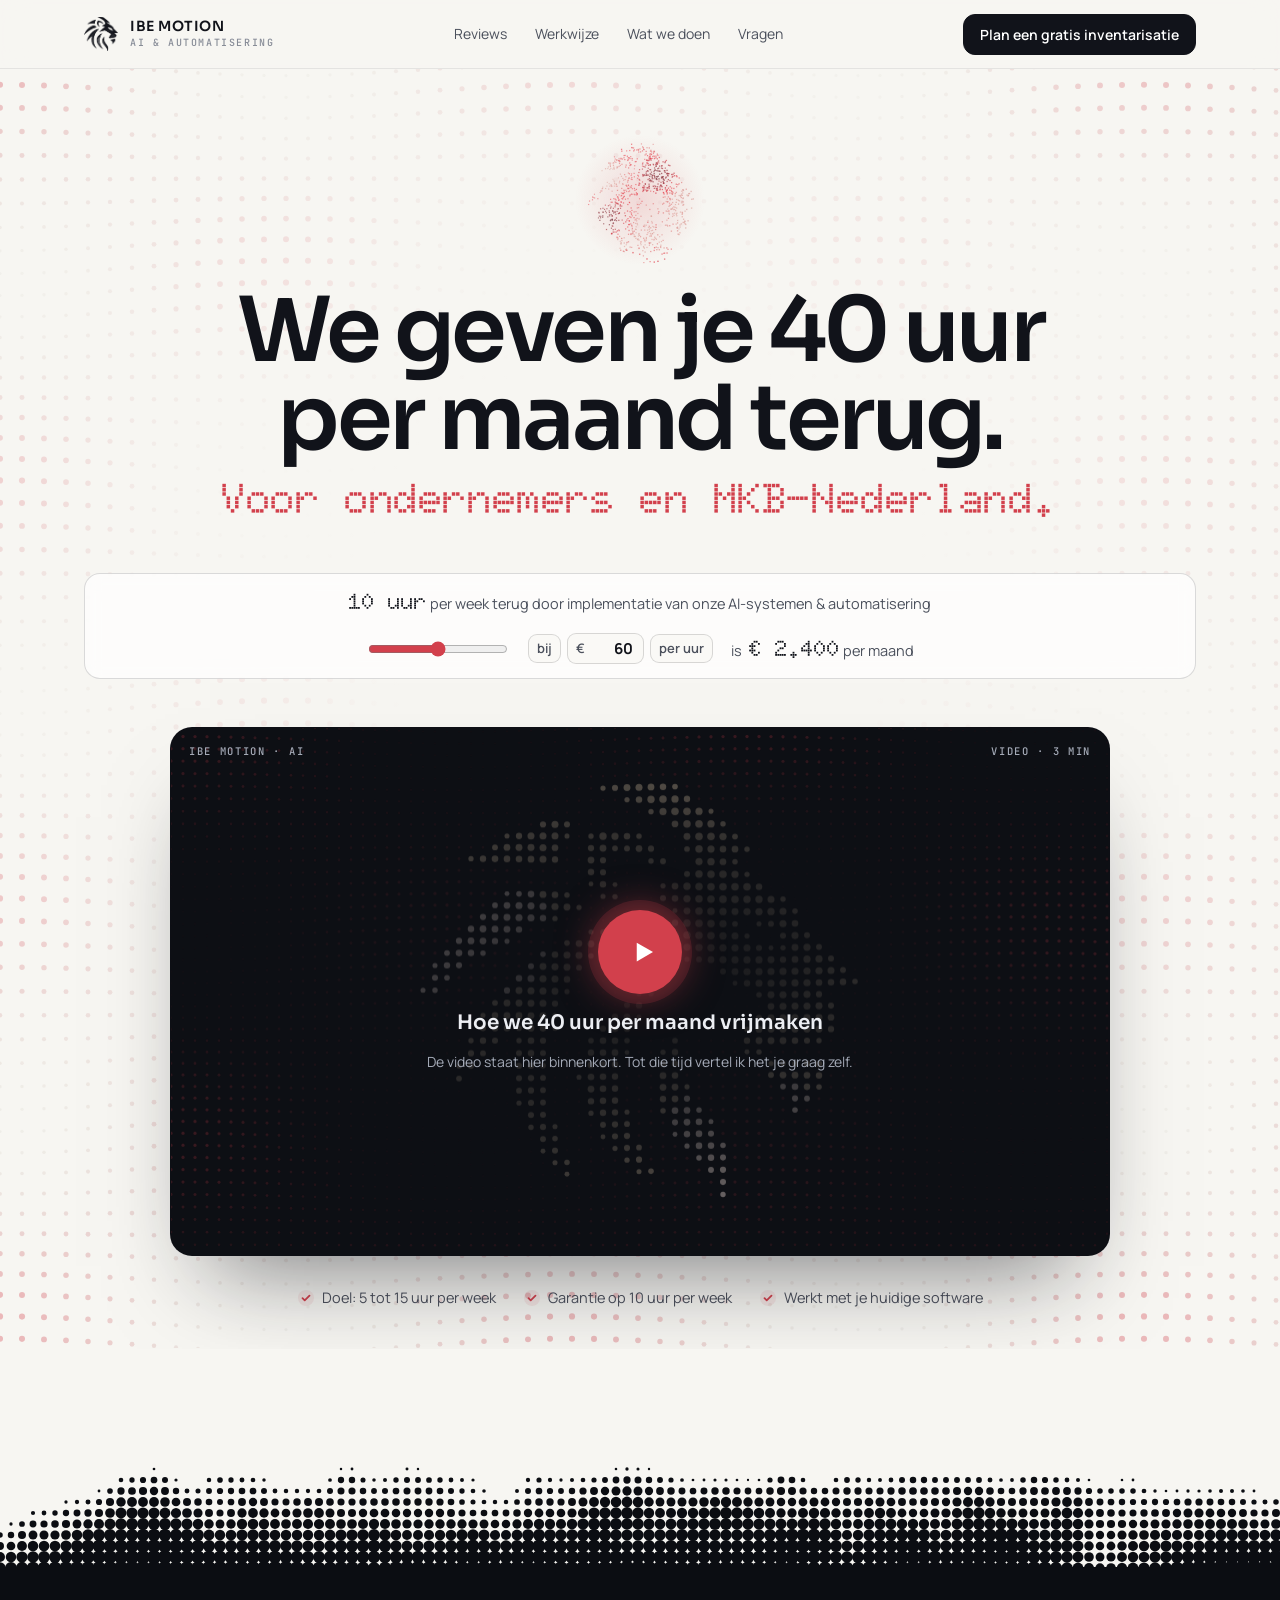
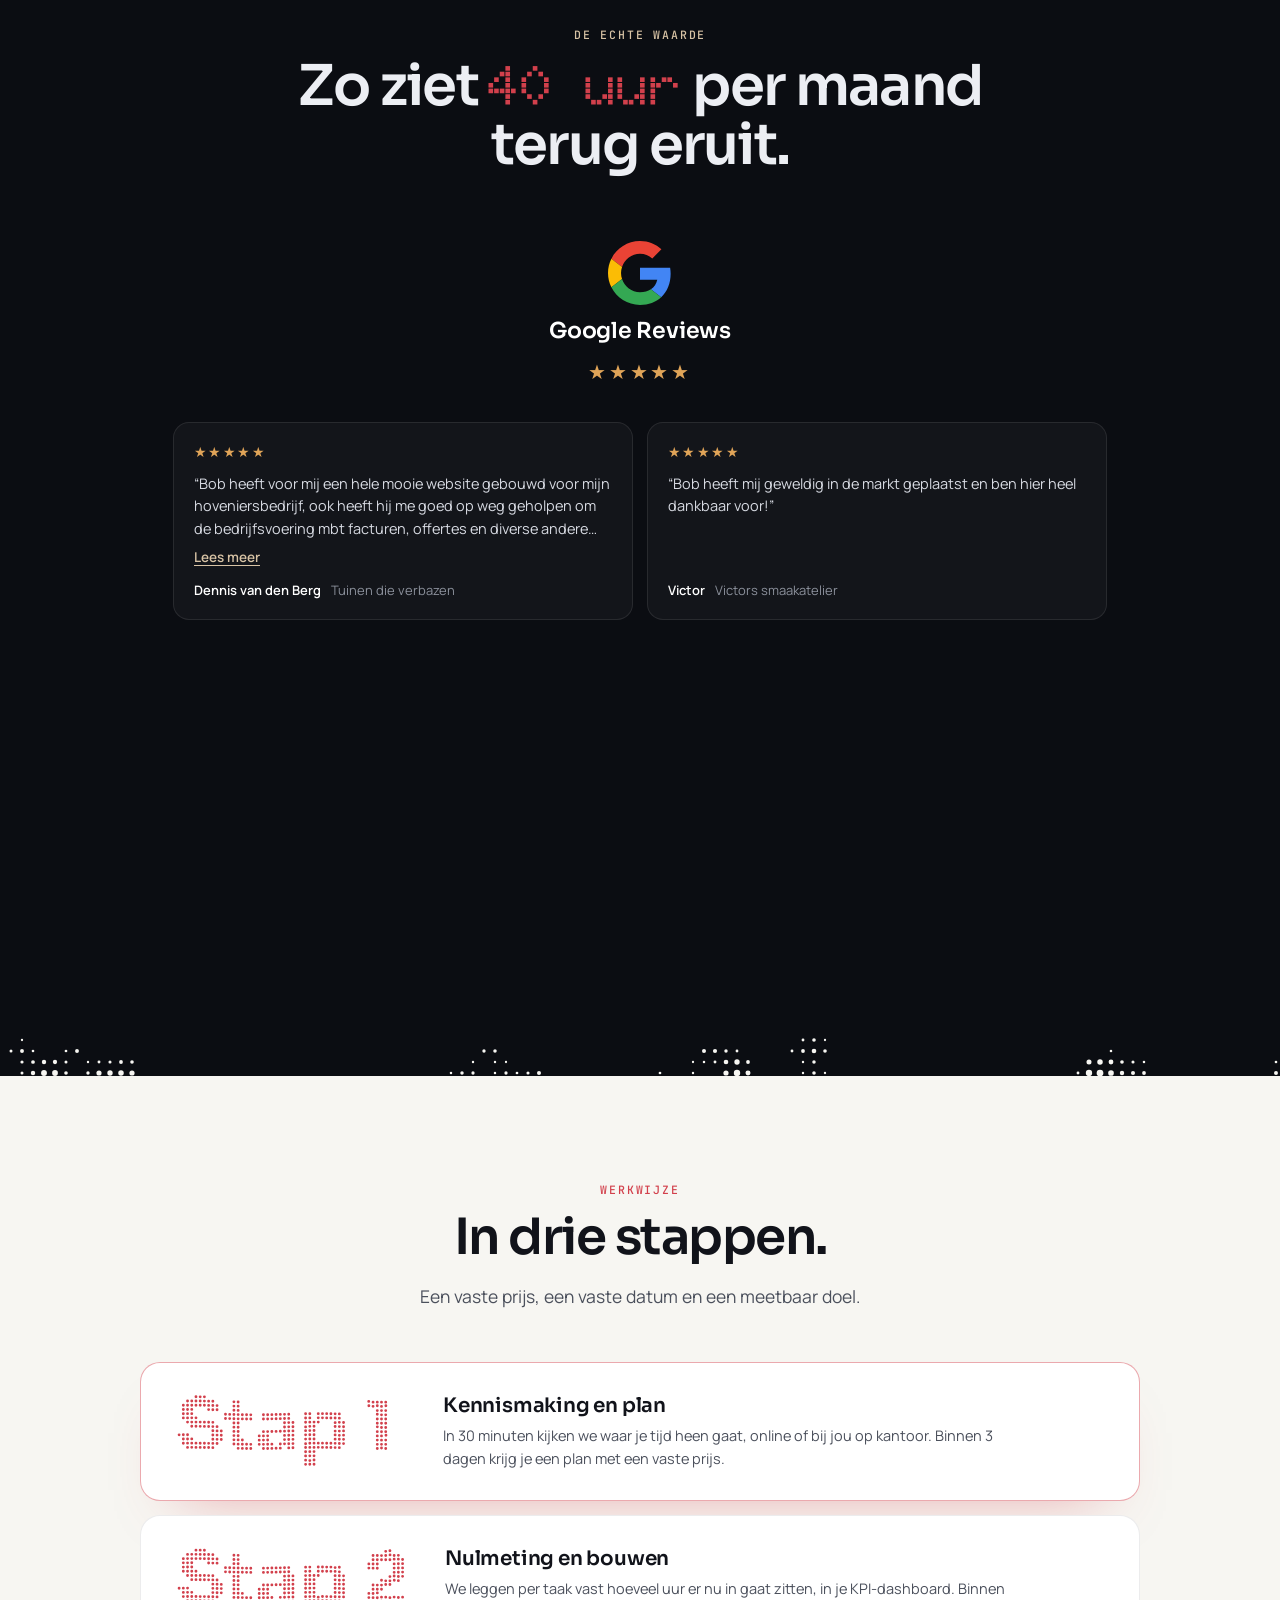
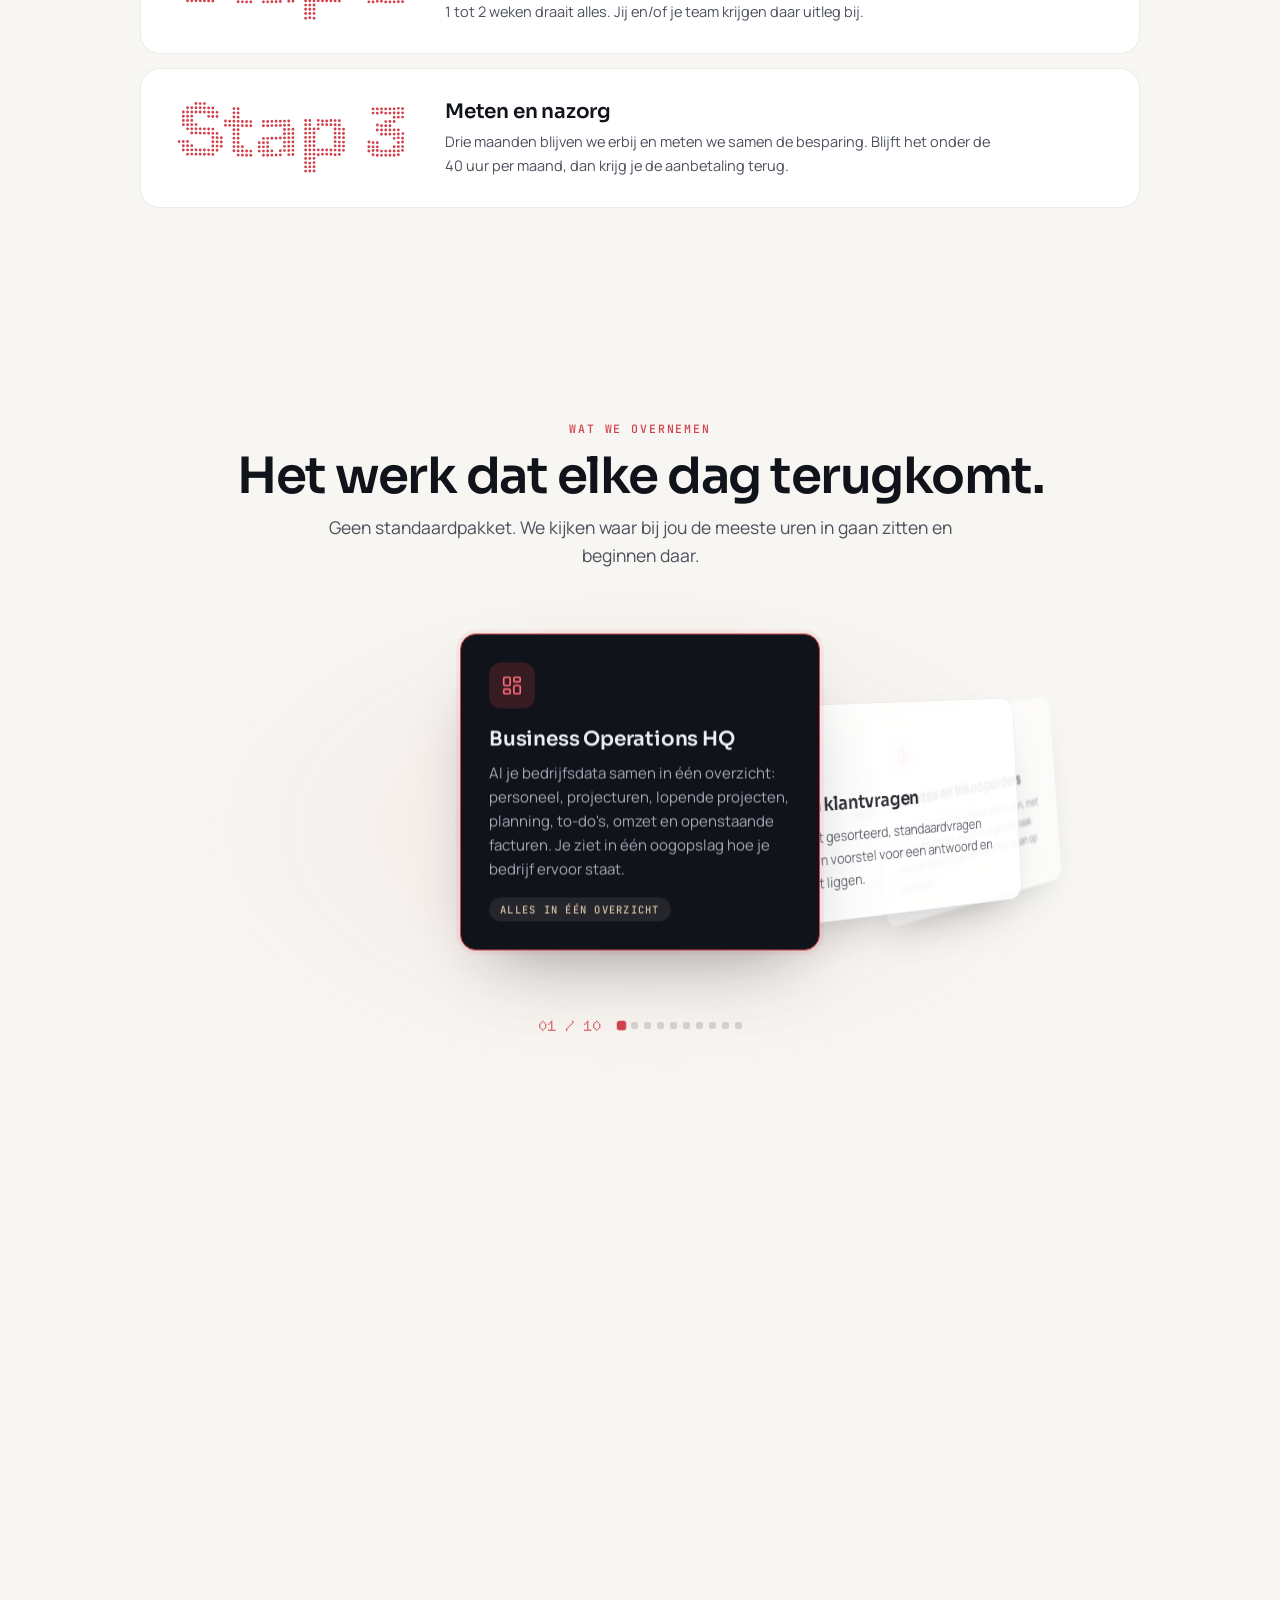
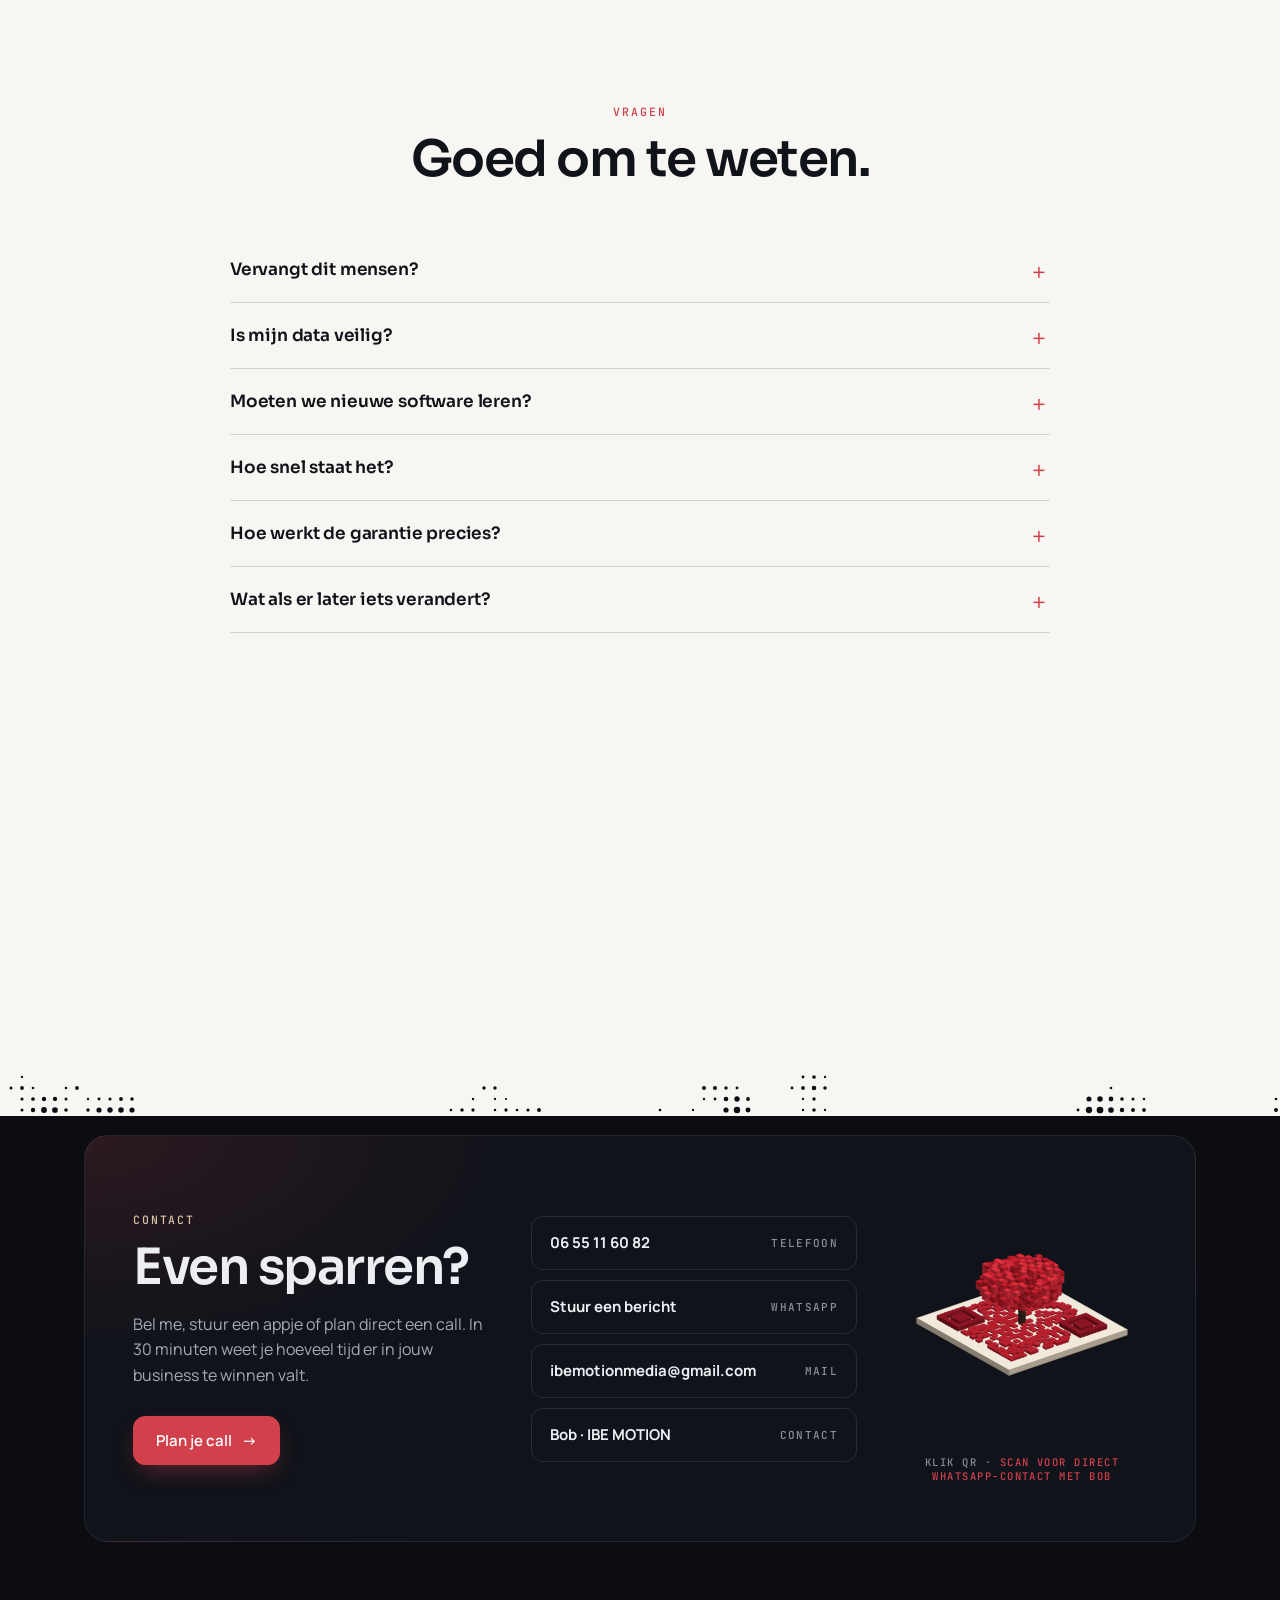
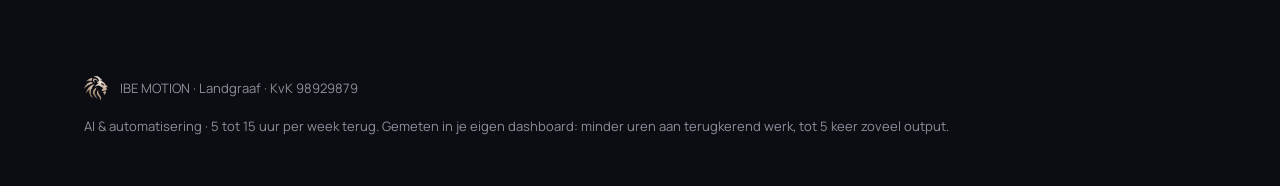
==== ai-implementatie/index.html @ 6519a3da "AI-site: uurtarief kan niet meer negatief, verouderde uitleg in de code bijgewerkt" ====
<!doctype html>
<html lang="nl">
<head>
  <meta charset="utf-8">
  <meta name="viewport" content="width=device-width, initial-scale=1">
  <title data-i="t.title">AI &amp; automatisering · IBE MOTION</title>
  <meta name="description" data-i-attr="content:t.desc" content="We geven je 5 tot 15 uur per week terug, anders betaal je ons niks. IBE MOTION neemt het terugkerende werk op de computer over voor ondernemers en MKB-Nederland.">
  <link rel="icon" type="image/png" href="assets/favicon.png">
  <link rel="apple-touch-icon" href="assets/apple-touch-icon.png">
  <link rel="preconnect" href="https://fonts.googleapis.com">
  <link rel="preconnect" href="https://fonts.gstatic.com" crossorigin>
  <link href="https://fonts.googleapis.com/css2?family=Sora:wght@400;500;600;700&family=Manrope:wght@400;500;600;700&family=Doto:wght@600;800;900&family=JetBrains+Mono:wght@500;600&display=swap" rel="stylesheet">
  <link rel="stylesheet" href="css/ai.css?v=20261108f">
  <link rel="stylesheet" href="css/ibe-form.css?v=20261108f">
  <link rel="stylesheet" href="css/ibe-fx.css?v=20261108f">
</head>
<body>

<nav class="nav">
  <div class="wrap">
    <a class="brand" href="#top" data-land><img src="assets/lion-ink.png" alt=""><span><b>IBE MOTION</b><small data-i="nav.sub">AI &amp; automatisering</small></span></a>
    <div class="nav-links">
      <a href="#waarde">Reviews</a><a href="#werkwijze">Werkwijze</a><a href="#wat">Wat we doen</a><a href="#faq">Vragen</a>
    </div>
    <div class="nav-r">
      <a class="btn primary cta-pulse" href="#contact" id="nav-cta" data-land data-i="nav.cta">Plan een gratis inventarisatie</a>
    </div>
  </div>
</nav>

<header class="hero" id="top">
  <canvas id="hero-dots" aria-hidden="true"></canvas>
  <div class="wrap">
    <div class="ibe-morph hero-morph" id="hero-morph" title="Klik voor de volgende vorm" data-i-attr="title:hero.morph" aria-hidden="true"></div>
    <h1 data-i="hero.h1">We geven je <span class="hl">40 uur</span> per maand terug.</h1>
    <span class="h1b" data-i="hero.h1b">Voor ondernemers en <span style="white-space:nowrap">MKB-Nederland.</span></span>
    <div class="worth" data-land>
      <span class="w-l" data-i="hero.worthL"><b id="w-h">10 uur</b> per week terug door implementatie van onze AI-systemen &amp; automatisering</span>
      <input type="range" min="5" max="15" value="10" id="w-r" aria-label="Uren per week" data-i-attr="aria-label:hero.worthAria" autocomplete="off">
      <label class="w-rate"><span data-i="hero.at">bij</span> <span>€ <input type="number" id="w-rate" value="60" min="0" step="1" inputmode="decimal" autocomplete="off" aria-label="Uurloon in euro" data-i-attr="aria-label:hero.rateAria"></span> <span data-i="hero.perHour">per uur</span></label>
      <span class="w-v" data-i="hero.worthV">is <b id="w-v">€ 2.400</b> per maand</span>
    </div>
    <div class="vsl" id="vsl" data-land>
      <canvas id="vsl-dots" aria-hidden="true"></canvas>
      <span class="corner">IBE MOTION · AI</span><span class="corner r" id="vsl-len">Video · 3 min</span>
      <div class="vsl-in">
        <button class="play" id="vsl-play" aria-label="Video afspelen" data-i-attr="aria-label:vsl.aria"><svg width="30" height="30" viewBox="0 0 24 24" fill="#fff"><path d="M7 4.5v15l13-7.5z"/></svg></button>
        <b data-i="vsl.title">Hoe we 40 uur per maand vrijmaken</b>
        <small id="vsl-sub" data-i="vsl.sub">De video staat hier binnenkort. Tot die tijd vertel ik het je graag zelf.</small>
      </div>
    </div>
    <div class="trust">
      <span data-i="trust.1">Doel: 5 tot 15 uur per week</span><span data-i="trust.2">Garantie op 10 uur per week</span><span data-i="trust.3">Werkt met je huidige software</span>
    </div>
  </div>
</header>

<canvas class="fx-dither" data-top="#f7f6f2" data-bottom="#0b0d12" aria-hidden="true"></canvas>
<section class="dark reviews-sec" id="waarde">
  <div class="wrap">
    <div class="head center rv">
      <p class="kicker" data-i="wk.kicker">De echte waarde</p>
      <h2 class="wk-title" data-i="wk.title">Zo ziet <span class="hl"><em>40 uur</em></span> per maand terug eruit.</h2>
    </div>
  </div>
  <!-- Drie rijen reviews die langzaam langsschuiven (links, rechts, links). Inhoud uit js/config.js (reviews), anders voorbeelden. -->
  <div class="reviews" id="reviews" aria-label="Reviews van klanten" data-i-attr="aria-label:rv.aria"></div>
</section>
<canvas class="fx-dither rise" data-mode="rise" data-top="#0b0d12" data-bottom="#f7f6f2" aria-hidden="true"></canvas>

<!-- Variant 2: drie stappen. "Stap 1/2/3" staat als tekst in de HTML en wordt met beweging aan door rode dots gevormd -->
<section id="werkwijze">
  <div class="wrap">
    <div class="head center rv">
      <p class="kicker">Werkwijze</p>
      <h2>In drie stappen.</h2>
      <p class="sub">Een vaste prijs, een vaste datum en een meetbaar doel.</p>
    </div>
    <div class="tiers simple" id="tiers">
      <canvas class="tiers-cv" aria-hidden="true"></canvas>
      <div class="tiers-rail" aria-hidden="true"><i></i></div>
      <div class="tier now">
        <span class="t-node" aria-hidden="true">1</span>
        <div class="t-price"><b class="t-amt">Stap 1</b></div>
        <div class="t-info">
          <h3>Kennismaking en plan</h3>
          <p class="t-d">In 30 minuten kijken we waar je tijd heen gaat, online of bij jou op kantoor. Binnen 3 dagen krijg je een plan met een vaste prijs.</p>
        </div>
      </div>
      <div class="tier">
        <span class="t-node" aria-hidden="true">2</span>
        <div class="t-price"><b class="t-amt">Stap 2</b></div>
        <div class="t-info">
          <h3>Nulmeting en bouwen</h3>
          <p class="t-d">We leggen per taak vast hoeveel uur er nu in gaat zitten, in je KPI-dashboard. Binnen 1 tot 2 weken draait alles. Jij en/of je team krijgen daar uitleg bij.</p>
        </div>
      </div>
      <div class="tier">
        <span class="t-node" aria-hidden="true">3</span>
        <div class="t-price"><b class="t-amt">Stap 3</b></div>
        <div class="t-info">
          <h3>Meten en nazorg</h3>
          <p class="t-d">Drie maanden blijven we erbij en meten we samen de besparing. Blijft het onder de 40 uur per maand, dan krijg je de aanbetaling terug.</p>
        </div>
      </div>
    </div>
  </div>
</section>

<!-- Wat we overnemen: zonder JS (of met minder beweging) een gewoon raster, anders een draaiende ring die met het scrollen meedraait -->
<section id="wat" class="ring-sec">
  <div class="ring-pin">
    <div class="wrap">
      <div class="head center rv">
        <p class="kicker" data-i="wat.kicker">Wat we overnemen</p>
        <h2 data-i="wat.title">Het werk dat elke dag terugkomt.</h2>
        <p class="sub" data-i="wat.sub">Geen standaardpakket. We kijken waar bij jou de meeste uren in gaan zitten en beginnen daar.</p>
      </div>
      <div class="ring" id="ring">
        <div class="grid g3 ring-cards">
          <div class="card hq rv"><div class="ico"><svg viewBox="0 0 24 24" fill="none" stroke="currentColor" stroke-width="1.8"><rect x="3" y="3" width="7" height="9" rx="1.5"/><rect x="14" y="3" width="7" height="5" rx="1.5"/><rect x="14" y="12" width="7" height="9" rx="1.5"/><rect x="3" y="16" width="7" height="5" rx="1.5"/></svg></div><h3>Business Operations HQ</h3><p data-i="wat.hq">Al je bedrijfsdata samen in één overzicht: personeel, projecturen, lopende projecten, planning, to-do's, omzet en openstaande facturen. Je ziet in één oogopslag hoe je bedrijf ervoor staat.</p><span class="tag" data-i="wat.hqTag">Alles in één overzicht</span></div>
          <div class="card rv"><div class="ico"><svg viewBox="0 0 24 24" fill="none" stroke="currentColor" stroke-width="1.8"><rect x="3" y="5" width="18" height="14" rx="2"/><path d="m3 7 9 6 9-6"/></svg></div><h3 data-i="wat.mailT">Mail en klantvragen</h3><p data-i="wat.mail">Mail wordt gesorteerd, standaardvragen krijgen een voorstel voor een antwoord en niets blijft liggen.</p></div>
          <div class="card rv"><div class="ico"><svg viewBox="0 0 24 24" fill="none" stroke="currentColor" stroke-width="1.8"><path d="M14 3H6a2 2 0 0 0-2 2v14a2 2 0 0 0 2 2h12a2 2 0 0 0 2-2V9z"/><path d="M14 3v6h6M8 13h8M8 17h5"/></svg></div><h3 data-i="wat.offT">Offertes en inkooporders</h3><p data-i="wat.off">Van aanvraag naar offerte in minuten, met de juiste prijzen en jullie eigen opmaak. Inkooporders bij je leveranciers staan op tijd klaar.</p></div>
          <div class="card rv"><div class="ico"><svg viewBox="0 0 24 24" fill="none" stroke="currentColor" stroke-width="1.8"><path d="M4 19V5M4 19h16M8 15l3-4 3 2 5-6"/></svg></div><h3 data-i="wat.admT">Administratie en facturen</h3><p data-i="wat.adm">Bonnetjes, facturen en betalingen worden verwerkt en klaargezet in je boekhouding.</p></div>
          <div class="card rv"><div class="ico"><svg viewBox="0 0 24 24" fill="none" stroke="currentColor" stroke-width="1.8"><rect x="3" y="4" width="18" height="17" rx="2"/><path d="M3 9h18M8 2v4M16 2v4"/></svg></div><h3 data-i="wat.planT">Planning en afspraken</h3><p data-i="wat.plan">Afspraken, herinneringen en roosters die zichzelf bijwerken, zonder heen en weer mailen.</p></div>
          <div class="card rv"><div class="ico"><svg viewBox="0 0 24 24" fill="none" stroke="currentColor" stroke-width="1.8"><path d="M3 3v18h18"/><rect x="7" y="11" width="3" height="6"/><rect x="12" y="7" width="3" height="10"/><rect x="17" y="13" width="3" height="4"/></svg></div><h3 data-i="wat.repT">Rapportages en overzichten</h3><p data-i="wat.rep">De cijfers die je elke week bij elkaar zoekt, staan elke maandag vanzelf klaar.</p></div>
          <div class="card rv"><div class="ico"><svg viewBox="0 0 24 24" fill="none" stroke="currentColor" stroke-width="1.8"><circle cx="6" cy="12" r="3"/><circle cx="18" cy="6" r="3"/><circle cx="18" cy="18" r="3"/><path d="m8.6 10.6 6.8-3.2M8.6 13.4l6.8 3.2"/></svg></div><h3 data-i="wat.kopT">Koppelingen</h3><p data-i="wat.kop">Je systemen praten met elkaar. Geen overtypen meer van het ene programma in het andere.</p><span class="tag" data-i="wat.kopTag">Werkt met wat je al hebt</span></div>
          <div class="card rv"><div class="ico"><svg viewBox="0 0 24 24" fill="none" stroke="currentColor" stroke-width="1.8"><path d="M12 3l2.4 4.9 5.4.8-3.9 3.8.9 5.4-4.8-2.5-4.8 2.5.9-5.4L4.2 8.7l5.4-.8z"/></svg></div><h3 data-i="wat.cusT">Maatwerk</h3><p data-i="wat.cus">We kijken wat voor jouw bedrijf het meeste waard is en bouwen precies dat. Een eigen klantportaal, een tool voor je werkvloer of iets wat nog niemand heeft.</p><span class="tag" data-i="wat.cusTag">Custom werk</span></div>
          <div class="card rv"><div class="ico"><svg viewBox="0 0 24 24" fill="none" stroke="currentColor" stroke-width="1.8"><rect x="3" y="4" width="18" height="13" rx="2"/><path d="M8 21h8M12 17v4M9 9.5h6M9 12.5h4"/></svg></div><h3 data-i="wat.swT">Eigen software in plaats van abonnementen</h3><p data-i="wat.sw">Betaal je elke maand voor software waar je maar een deel van gebruikt? Wij bouwen het na, precies zoals jullie werken. Zo bespaar je op de abonnementskosten.</p><span class="tag" data-i="wat.swTag">Bespaart abonnementskosten</span></div>
          <div class="card rv"><div class="ico"><svg viewBox="0 0 24 24" fill="none" stroke="currentColor" stroke-width="1.8"><rect x="5" y="8" width="14" height="11" rx="3"/><path d="M12 8V4M9.5 13h.01M14.5 13h.01M9.5 16h5M3 12v3M21 12v3"/><circle cx="12" cy="3.5" r="1"/></svg></div><h3 data-i="wat.agT">AI-agents die zelf werken</h3><p data-i="wat.ag">Digitale collega's die taken echt uit handen nemen. Ze lezen mee, beslissen binnen jouw regels en voeren het werk zelf uit, ook buiten kantooruren.</p><span class="tag" data-i="wat.agTag">Werkt autonoom</span></div>
        </div>
      </div>
      <div class="ring-meta" aria-hidden="true"><span class="ring-n" id="ring-n">01 / 09</span><div class="ring-dots" id="ring-dots"></div></div>
    </div>
  </div>
</section>

<section id="faq" style="padding-top:20px">
  <div class="wrap">
    <div class="head center rv"><p class="kicker" data-i="fq.kicker">Vragen</p><h2 data-i="fq.title">Goed om te weten.</h2></div>
    <div class="faq rv">
      <details><summary data-i="fq.1q">Vervangt dit mensen?</summary><p data-i="fq.1a">Het werk verschuift. We nemen taken over, geen banen: je team houdt tijd over voor werk waar ze echt verschil maken, zoals klanten, kwaliteit en nieuwe ideeën. Hoe je die uren inzet, bepaal jij. Dat bespreken we eerlijk in de kennismaking.</p></details>
      <details><summary data-i="fq.2q">Is mijn data veilig?</summary><p data-i="fq.2a">We werken in jullie eigen accounts en systemen, met alleen de toegang die nodig is. Na de oplevering kun je die toegang intrekken. Gevoelige gegevens bespreken we vooraf in de onboarding.</p></details>
      <details><summary data-i="fq.3q">Moeten we nieuwe software leren?</summary><p data-i="fq.3a">Een beetje, en dat gaat sneller dan je denkt. We bouwen op wat jullie al gebruiken, zoals je mail, je boekhouding en je planning. Wel leren we je team werken met de AI-systemen die we neerzetten. Dat doen we heel interactief, samen achter de computer, en met mijn hulp heb je het snel onder de knie.</p></details>
      <details><summary data-i="fq.4q">Hoe snel staat het?</summary><p data-i="fq.4a">Na de onboarding prikken we een vaste datum. Alle systemen lopen binnen een tot twee weken. Daarna lopen nazorg en client success nog 3 maanden door, zodat alles blijft werken zoals bedoeld en je team er echt mee uit de voeten kan.</p></details>
      <details><summary data-i="fq.5q">Hoe werkt de garantie precies?</summary><p data-i="fq.5a">We leggen vooraf een nulmeting vast per taak. Na de oplevering meten we samen in je KPI-dashboard. Blijft de besparing onder de 40 uur per maand, dan krijg je je aanbetaling terug.</p></details>
      <details><summary data-i="fq.6q">Wat als er later iets verandert?</summary><p data-i="fq.6a">Dan passen we het aan. Je kunt me altijd bereiken voor vragen en kleine wijzigingen, en grotere uitbreidingen spreken we vooraf met een vaste prijs af. De ontwikkelingen rond deze technologie gaan hard. We houden contact en houden jullie op de hoogte van wat er nieuw is. Verandert er iets wat invloed heeft op de systemen die we voor jullie gebouwd hebben, dan hoor je dat van ons.</p></details>
    </div>
  </div>
</section>

<canvas class="fx-dither rise" data-mode="rise" data-top="#f7f6f2" data-bottom="#0b0d12" aria-hidden="true"></canvas>
<div class="end-band dark">
<section id="contact" style="padding-top:20px">
  <div class="wrap">
    <div class="contact has-qr rv" data-land>
      <div>
        <p class="kicker">Contact</p>
        <h2 data-i="ct.title">Even sparren?</h2>
        <p class="dim" data-i="ct.sub">Bel me, stuur een appje of plan direct een call. In 30 minuten weet je hoeveel tijd er in jouw business te winnen valt.</p>
        <a class="btn red" href="#" data-call style="margin-top:12px"><span data-i="ct.call">Plan je call</span> <span class="arr">→</span></a>
      </div>
      <div class="contact-list">
        <a data-c="tel" href="#"><b></b><span data-i="ct.tel">Telefoon</span></a>
        <a data-c="wa" href="#" target="_blank" rel="noopener"><b data-i="ct.wa">Stuur een bericht</b><span>WhatsApp</span></a>
        <a data-c="mail" href="#"><b></b><span>Mail</span></a>
        <div><b>Bob · IBE MOTION</b><span>Contact</span></div>
      </div>
      <div class="qr-tree" id="qr-tree" data-hint="kort"><canvas aria-label="QR-code naar WhatsApp"></canvas><p class="qr-hint" data-i="ct.qr">Klik QR · <b>scan voor direct WhatsApp-contact met Bob</b></p></div>
    </div>
  </div>
</section>

<footer>
  <div class="wrap">
    <span style="display:flex;align-items:center;gap:12px"><img src="assets/lion-gold.png" alt="">IBE MOTION · Landgraaf · KvK 98929879</span>
    <span data-i="ft.line">AI &amp; automatisering · 5 tot 15 uur per week terug. Gemeten in je eigen dashboard: minder uren aan terugkerend werk, tot 5 keer zoveel output.</span>
  </div>
</footer>
</div>

<script src="js/config.js?v=20261108f"></script>
<script src="js/en.js?v=20261108f"></script>
<script src="js/i18n.js?v=20261108f"></script>
<script src="js/lion-mask.js?v=20261108f"></script>
<script src="js/ibe-dots.js?v=20261108f"></script>
<script src="js/ibe-fx.js?v=20261108f"></script>
<script src="js/ibe-qr.js?v=20261108f"></script>
<script src="js/jspdf.umd.min.js?v=20261108f"></script>
<script src="js/ibe-form.js?v=20261108f"></script>
<script>
const T = IBEI18n.t; // T('Nederlands', 'English')


window.__formData = null; // de intake staat niet meer op deze pagina; onboarding.html heeft zijn eigen formulier
</script>
<script src="js/ai.js?v=20261108f"></script>
</body>
</html>
---- ai-implementatie/css/ai.css ----
/* IBE MOTION · AI-implementatie (licht: papier, inkt, leeuwrood en zand) */
:root {
  --bg: #f7f6f2;
  --bg-2: #efede6;
  --paper: #ffffff;
  --panel: #ffffff;
  --panel-2: #f3f1eb;
  --field: #faf9f6;
  --line: rgba(17, 19, 26, 0.08);
  --line-2: rgba(17, 19, 26, 0.15);
  --text: #11131a;
  --text-2: #4b505c;
  --muted: #868b96;
  --ink: #11131a;
  --accent: #d2404c;
  --accent-rgb: 210, 64, 76;
  --accent-2: #9c7c55;
  --sand: #d8c3a5;
  --accent-soft: rgba(210, 64, 76, 0.09);
  --green: #1f9d5c;
  --radius: 16px;
  --font: 'Manrope', -apple-system, BlinkMacSystemFont, 'Segoe UI', sans-serif;
  --font-display: 'Sora', 'Manrope', sans-serif;
  --font-mono: 'JetBrains Mono', ui-monospace, 'SF Mono', Menlo, monospace;
  --font-num: 'Doto', 'JetBrains Mono', monospace; /* letters van dots, net als de leeuw: alleen voor grote cijfers en het accentwoord */
  --max: 1160px;
  --shadow: 0 30px 60px -36px rgba(17, 19, 26, 0.28);
}
* { box-sizing: border-box; }
html { scroll-behavior: smooth; }
body { margin: 0; background: var(--bg); color: var(--text); font: 16px/1.6 var(--font); -webkit-font-smoothing: antialiased; }
::selection { background: rgba(var(--accent-rgb), 0.2); }
img, video { max-width: 100%; display: block; }
a { color: inherit; }
.wrap { max-width: var(--max); margin: 0 auto; padding: 0 24px; }

.btn { display: inline-flex; align-items: center; justify-content: center; gap: 10px; padding: 13px 22px; border-radius: 12px; border: 1px solid var(--line-2); background: var(--paper); color: var(--text); font: 600 15px var(--font); text-decoration: none; cursor: pointer; transition: transform .15s, background .2s, border-color .2s, box-shadow .2s; }
.btn:hover { border-color: rgba(17,19,26,0.3); transform: translateY(-1px); }
.btn.primary { background: var(--ink); border-color: var(--ink); color: #fff; }
.btn.primary:hover { background: #262a35; }
.btn.red { background: var(--accent); border-color: var(--accent); color: #fff; box-shadow: 0 10px 26px -10px rgba(var(--accent-rgb), 0.6); }
.btn.red:hover { background: #bd3542; }
.btn.ghost { background: none; border-color: transparent; color: var(--text-2); }
.btn.ghost:hover { color: var(--text); background: var(--panel-2); }
.btn .arr { transition: transform .2s; }
.btn:hover .arr { transform: translateX(3px); }

.nav { position: sticky; top: 0; z-index: 50; background: rgba(247,246,242,0.82); backdrop-filter: blur(14px); -webkit-backdrop-filter: blur(14px); border-bottom: 1px solid var(--line); }
.nav .wrap { display: flex; align-items: center; justify-content: space-between; height: 68px; gap: 20px; }
.brand { display: flex; align-items: center; gap: 12px; text-decoration: none; }
.brand img { width: 34px; height: 34px; object-fit: contain; }
.brand b { display: block; font: 600 14px/1.1 var(--font-display); letter-spacing: .04em; }
.brand small { display: block; font: 500 10px/1.2 var(--font-mono); color: var(--muted); letter-spacing: .16em; text-transform: uppercase; margin-top: 3px; }
.nav-links { display: flex; gap: 4px; }
.nav-links a { color: var(--text-2); text-decoration: none; font-size: 14px; padding: 8px 12px; border-radius: 9px; }
.nav-links a:hover { color: var(--text); background: var(--panel-2); }
.nav .btn { padding: 10px 16px; font-size: 14px; }

.hero { position: relative; overflow: hidden; padding: 70px 0 40px; }
.hero canvas { position: absolute; inset: 0; width: 100%; height: 100%; opacity: .9; }
.hero::after { content: ""; position: absolute; inset: 0; pointer-events: none; background: radial-gradient(70% 60% at 50% 40%, var(--bg) 30%, rgba(247,246,242,0.6) 60%, rgba(247,246,242,0) 100%); }
.hero .wrap { position: relative; z-index: 2; text-align: center; }
.eyebrow { display: inline-flex; align-items: center; gap: 10px; font: 500 11.5px var(--font-mono); letter-spacing: .16em; text-transform: uppercase; color: var(--accent-2); margin-bottom: 22px; border: 1px solid var(--line-2); border-radius: 99px; padding: 7px 14px; background: rgba(255,255,255,0.7); }
.eyebrow::before { content: ""; width: 7px; height: 7px; border-radius: 50%; background: var(--accent); }
.hero h1 { font: 600 clamp(44px, 7vw, 92px)/0.98 var(--font-display); letter-spacing: -.04em; margin: 0 auto 12px; max-width: 900px; }
.hero .h1b { display: block; font: 800 clamp(24px, 3.3vw, 44px)/1.15 var(--font-num); letter-spacing: -.01em; color: var(--accent); margin-bottom: 24px; }
.hero .hero-morph { width: 170px; margin: -24px auto 2px; }
.worth { display: inline-flex; align-items: center; gap: 18px; flex-wrap: wrap; justify-content: center; margin: 26px auto 0; padding: 14px 20px; border: 1px solid var(--line-2); border-radius: 16px; background: rgba(255,255,255,.7); backdrop-filter: blur(8px); -webkit-backdrop-filter: blur(8px); font-size: 14.5px; color: var(--text-2); }
.worth b { font: 800 22px var(--font-num); color: var(--text); }
.w-rate { display: inline-flex; align-items: center; gap: 6px; color: var(--muted); font-size: 13px; }
.w-rate span { display: inline-flex; align-items: center; gap: 4px; border: 1px solid var(--line-2); border-radius: 9px; padding: 3px 8px; background: var(--field); color: var(--text-2); font-weight: 600; }
.w-rate input { width: 46px; border: 0; background: none; outline: none; font: 700 15px var(--font); color: var(--text); text-align: right; -moz-appearance: textfield; }
.w-rate input::-webkit-inner-spin-button, .w-rate input::-webkit-outer-spin-button { -webkit-appearance: none; margin: 0; }
.w-rate span:focus-within { border-color: var(--accent); }
.hero .eyebrow { font: 800 14px/1.2 var(--font-num); letter-spacing: .04em; color: var(--accent); }
.hero .eyebrow::before { display: none; }
.worth input[type=range] { width: 140px; }
.worth .w-l { flex-basis: 100%; text-align: center; } /* zin bovenaan, schuif + uurloon + waarde eronder */
.worth .w-v b { margin-left: 4px; }
.worth a { color: var(--accent); font-weight: 700; text-decoration: none; white-space: nowrap; }
.worth a:hover { text-decoration: underline; }
.hero .lead { font-size: clamp(17px, 1.6vw, 19.5px); color: var(--text-2); max-width: 640px; margin: 0 auto 12px; }
.hero .lead-note { margin: 0 auto 30px; max-width: 640px; font-size: clamp(17px, 1.6vw, 19.5px); color: var(--text-2); } /* zelfde opmaak als de tekst erboven */
.hero .cta { display: flex; gap: 12px; flex-wrap: wrap; justify-content: center; }

/* VSL */
.vsl { position: relative; max-width: 940px; margin: 48px auto 0; aspect-ratio: 16 / 9; border-radius: 22px; overflow: hidden; background: #0d0f14; box-shadow: 0 50px 90px -40px rgba(17,19,26,0.55); border: 1px solid rgba(17,19,26,0.2); }
.vsl canvas { position: absolute; inset: 0; width: 100%; height: 100%; opacity: .55; }
.vsl .vsl-in { position: absolute; inset: 0; background: radial-gradient(closest-side, rgba(13,15,20,0.88), rgba(13,15,20,0.55) 60%, rgba(13,15,20,0)); display: flex; flex-direction: column; align-items: center; justify-content: center; gap: 16px; color: #eceef3; text-align: center; padding: 20px; }
.vsl .play { width: 84px; height: 84px; border-radius: 50%; border: 0; background: var(--accent); display: grid; place-items: center; cursor: pointer; box-shadow: 0 0 0 10px rgba(var(--accent-rgb), 0.18), 0 0 40px rgba(var(--accent-rgb), 0.6); transition: transform .2s; }
.vsl .play:hover { transform: scale(1.06); }
.vsl .play svg { margin-left: 5px; }
.vsl b { font: 600 20px var(--font-display); }
.vsl small { color: #a4aab7; font-size: 14px; }
.vsl .corner { position: absolute; top: 16px; left: 18px; font: 500 10.5px var(--font-mono); letter-spacing: .16em; color: #a4aab7; text-transform: uppercase; }
.vsl .corner.r { left: auto; right: 18px; }
.vsl video, .vsl iframe { position: absolute; inset: 0; width: 100%; height: 100%; border: 0; background: #000; }
.trust { display: flex; justify-content: center; gap: 28px; flex-wrap: wrap; margin-top: 30px; color: var(--text-2); font-size: 14.5px; }
.trust span { display: flex; align-items: center; gap: 8px; }
.trust span::before { content: ""; width: 16px; height: 16px; border-radius: 50%; background: var(--accent-soft) url("data:image/svg+xml,%3Csvg xmlns='http://www.w3.org/2000/svg' viewBox='0 0 16 16'%3E%3Cpath d='M4.5 8.2l2.2 2.2 4.8-4.8' fill='none' stroke='%23d2404c' stroke-width='1.8' stroke-linecap='round' stroke-linejoin='round'/%3E%3C/svg%3E") center/16px no-repeat; }

section { padding: 104px 0; position: relative; }
.kicker { font: 500 11.5px var(--font-mono); letter-spacing: .16em; text-transform: uppercase; color: var(--accent); margin: 0 0 14px; }
h2 { font: 600 clamp(30px, 4vw, 50px)/1.05 var(--font-display); letter-spacing: -.03em; margin: 0 0 18px; }
h3 { font: 600 20px/1.25 var(--font-display); letter-spacing: -.01em; margin: 0 0 10px; }
.sub { color: var(--text-2); font-size: 17.5px; max-width: 640px; margin: 0; }
.head { margin-bottom: 52px; }
.head.center { text-align: center; }
.head.center .sub { margin: 0 auto; }
.dim { color: var(--text-2); }
.muted { color: var(--muted); }
.dark { background: #0b0d12; color: #eceef3; }
.dark .sub, .dark .dim { color: #a4aab7; }
.dark .kicker { color: var(--sand); }

/* tijd is vormbaar */
.shape { display: grid; grid-template-columns: 1fr 1.15fr; gap: 64px; align-items: center; }
.shape .big { font: 600 clamp(34px, 4.6vw, 60px)/1.02 var(--font-display); letter-spacing: -.035em; margin: 0 0 22px; }
.shape .big em { font-style: normal; color: var(--sand); }
.mold { background: rgba(255,255,255,0.03); border: 1px solid rgba(255,255,255,0.08); border-radius: 22px; padding: 28px; }
.mold-top { display: flex; justify-content: space-between; align-items: baseline; margin-bottom: 18px; }
.mold-top b { font: 600 42px/1 var(--font-display); letter-spacing: -.03em; }
.mold-top span { color: #a4aab7; font-size: 14px; }
.mold-bar { display: flex; height: 54px; border-radius: 12px; overflow: hidden; gap: 3px; margin-bottom: 22px; }
.mold-bar i { display: flex; align-items: center; justify-content: center; font: 600 12px var(--font-mono); color: #fff; transition: flex-grow .35s ease; min-width: 0; overflow: hidden; white-space: nowrap; }
.mold-row { display: grid; grid-template-columns: 14px 120px 1fr 52px; gap: 12px; align-items: center; padding: 8px 0; color: #d7dae2; font-size: 14.5px; }
.mold-row .dot { width: 12px; height: 12px; border-radius: 4px; }
.mold-row input { width: 100%; }
.mold-row b { font: 600 14px var(--font-mono); text-align: right; color: #fff; }
.mold-out { margin-top: 18px; padding-top: 16px; border-top: 1px solid rgba(255,255,255,0.08); color: #a4aab7; font-size: 14.5px; min-height: 48px; }
.mold-out b { color: #fff; }
.c-groei { background: #d2404c; } .c-fam { background: #c49a6c; } .c-zelf { background: #5f7a6b; }
input[type=range] { accent-color: var(--accent); }

/* rekensom */
.calc { background: var(--paper); border: 1px solid var(--line); border-radius: 24px; padding: 40px; box-shadow: var(--shadow); display: grid; grid-template-columns: 1fr 1fr; gap: 44px; }
.calc label.l { display: block; font-weight: 600; margin-bottom: 10px; }
.calc .ctrl { margin-bottom: 28px; }
.stepper { display: inline-flex; align-items: center; border: 1px solid var(--line-2); border-radius: 12px; overflow: hidden; }
.stepper button { width: 44px; height: 44px; border: 0; background: var(--field); font-size: 20px; cursor: pointer; color: var(--text); }
.stepper button:hover { background: var(--panel-2); }
.stepper output { min-width: 120px; text-align: center; font: 600 16px var(--font-display); }
.money { display: inline-flex; align-items: center; gap: 6px; border: 1px solid var(--line-2); border-radius: 12px; padding: 0 14px; height: 44px; background: var(--field); font-weight: 600; color: var(--muted); }
.money input { width: 64px; border: 0; background: none; font: 600 17px var(--font-display); color: var(--text); outline: none; text-align: right; }
.calc .rng { display: flex; justify-content: space-between; align-items: baseline; }
.calc .rng b { font: 600 18px var(--font-display); }
.calc input[type=range] { width: 100%; margin: 10px 0 2px; }
.calc .scale { display: flex; justify-content: space-between; color: var(--muted); font-size: 12px; }
.result { background: #0b0d12; color: #eceef3; border-radius: 18px; padding: 30px; display: flex; flex-direction: column; justify-content: center; position: relative; overflow: hidden; }
.result .rl { font: 500 11px var(--font-mono); letter-spacing: .16em; text-transform: uppercase; color: var(--sand); }
.result .rbig { font: 800 clamp(58px, 7.6vw, 100px)/1 var(--font-num); letter-spacing: -.02em; margin: 10px 0 6px; }
.result .rsub { color: #a4aab7; font-size: 15px; }
.result .chips { display: grid; grid-template-columns: repeat(3, 1fr); gap: 10px; margin-top: 26px; position: relative; }
.result .chip { border: 1px solid rgba(255,255,255,0.1); border-radius: 12px; padding: 12px 14px; }
.result .chip small { display: block; font: 500 10px var(--font-mono); letter-spacing: .12em; text-transform: uppercase; color: #8b909b; }
.result .chip b { font: 600 19px var(--font-display); }
.result .means { margin-top: 18px; font-size: 14.5px; color: #d7dae2; position: relative; }
.calc-note { grid-column: 1 / -1; display: block; background: none; border: 1.5px dashed rgba(var(--accent-rgb), .45); border-radius: 14px; padding: 16px 18px; font-size: 14.5px; color: var(--text-2); margin-top: -10px; }
.calc-note b { color: var(--text); }

/* rekensom groter uitgelicht */
.calc-band { background: var(--bg-2); border-bottom: 1px solid var(--line); } /* geen lijn bovenaan: daar loopt de overgang in */
h2.xl { font-size: clamp(38px, 6vw, 76px); letter-spacing: -.04em; }
@media (max-width: 440px) { h2.xl { font-size: 32px; } }
.calc-band .calc { grid-template-columns: 0.85fr 1.15fr; }
.payback { position: relative; display: grid; grid-template-columns: auto 1fr; gap: 22px; align-items: center; margin-top: 22px; padding: 18px; border-radius: 14px; background: rgba(var(--accent-rgb), .14); border: 1px solid rgba(var(--accent-rgb), .35); }
.payback small { display: block; font: 500 10px var(--font-mono); letter-spacing: .14em; text-transform: uppercase; color: var(--sand); }
.payback > div > b { font: 800 34px/1.1 var(--font-num); color: #fff; white-space: nowrap; }
.pb-bars { display: grid; gap: 8px; }
.pb-bars div { display: grid; grid-template-columns: 118px 1fr auto; gap: 10px; align-items: center; font-size: 12.5px; color: #a4aab7; }
.pb-bars i { height: 8px; border-radius: 99px; transition: width .5s cubic-bezier(.2,.7,.2,1); min-width: 3px; }
.pb-bars .pb-in { background: #8b909b; }
.pb-bars .pb-out { background: linear-gradient(90deg, var(--accent), #ff7d86); box-shadow: 0 0 14px rgba(var(--accent-rgb), .5); }
.pb-bars em { font: 600 12.5px var(--font-mono); font-style: normal; color: #eceef3; }

/* je week, voor en na */
.week-head { display: grid; grid-template-columns: 1.1fr 1fr; gap: 40px; align-items: end; margin-bottom: 30px; }
.wk-title { font-size: clamp(32px, 4.4vw, 58px); margin: 0; }
.wk-title em { font-style: normal; font-family: var(--font-num); font-weight: 800; color: var(--accent); }
.week { --use: #c49a6c; border: 1px solid rgba(255,255,255,.08); border-radius: 22px; padding: 24px; background: rgba(255,255,255,.025); }
.wk-ctrl { display: grid; grid-template-columns: auto 1fr auto auto; gap: 14px; align-items: center; margin-bottom: 22px; }
.wk-lbl { font: 500 11px var(--font-mono); letter-spacing: .14em; text-transform: uppercase; color: #8b909b; }
.wk-ctrl input { width: 100%; }
.wk-out { text-align: right; min-width: 210px; }
.wk-out b { display: block; font: 800 30px/1 var(--font-num); color: #fff; }
.wk-out span { font-size: 13px; color: #a4aab7; }
.wk-grid { display: grid; grid-template-columns: repeat(5, 1fr) 44px; gap: 8px; }
.wk-day { display: flex; flex-direction: column; gap: 6px; min-width: 0; }
.wk-d { font: 600 11px var(--font-mono); letter-spacing: .14em; color: #8b909b; text-transform: uppercase; }
.wk-col { display: flex; flex-direction: column; gap: 3px; height: 400px; }
.wk-b { display: flex; flex-direction: column; gap: 3px; min-height: 0; border-radius: 8px; }
.wk-b.k { background: rgba(255,255,255,.045); border: 1px solid rgba(255,255,255,.06); padding: 6px 8px; font-size: 11.5px; color: #6c7280; overflow: hidden; }
.wk-b.a { transition: flex-grow .25s ease, opacity .25s; }
.wk-b.a i { display: flex; flex: 1; align-items: flex-start; min-height: 0; overflow: hidden; border-radius: 8px; font-style: normal; font-size: 11.5px; line-height: 1.25; }
.wk-b.a .wk-red { background: linear-gradient(180deg, rgba(var(--accent-rgb), .92), rgba(var(--accent-rgb), .7)); color: #fff; padding: 0 8px; }
.wk-b.a .wk-red span { padding-top: 6px; }
.wk-b.a.gone { opacity: .35; }
/* de vrijgekomen uren van een dag, samen in één blok onderaan */
.wk-b.sum { align-items: center; justify-content: center; gap: 2px; overflow: hidden; background: color-mix(in srgb, var(--use) 20%, transparent); border: 1.5px dashed var(--use); color: var(--use); transition: flex-grow .25s ease, border-color .3s, background .3s; }
.wk-b.sum > * { opacity: 0; transition: opacity .3s; }
.wk-b.sum.on > * { opacity: 1; }
.wk-b.sum b { font: 800 clamp(16px, 1.8vw, 24px)/1 var(--font-num); color: #fff; white-space: nowrap; }
.wk-b.sum .sum-l { font: 600 11px var(--font); letter-spacing: .04em; text-transform: uppercase; }
.wk-hours { display: flex; flex-direction: column; justify-content: space-between; padding: 22px 0 0; font: 500 10px var(--font-mono); color: #6c7280; }
.wk-auto, .wk-use { display: flex; gap: 14px; align-items: center; flex-wrap: wrap; margin-top: 18px; padding-top: 16px; border-top: 1px solid rgba(255,255,255,.08); }
.wk-auto-t { font: 500 10.5px var(--font-mono); letter-spacing: .14em; text-transform: uppercase; color: var(--sand); min-width: 150px; }
#wk-auto { display: flex; gap: 8px; flex-wrap: wrap; }
.wk-a { font-size: 12.5px; padding: 6px 11px; border-radius: 99px; border: 1px solid rgba(255,255,255,.1); color: #6c7280; transition: color .3s, border-color .3s, background .3s; }
.wk-a::before { content: "○ "; }
.wk-a.on { color: #eceef3; border-color: rgba(111,227,161,.5); background: rgba(111,227,161,.08); }
.wk-a.on::before { content: "✓ "; color: #6fe3a1; }
.wk-chips { display: flex; gap: 8px; flex-wrap: wrap; }
.wk-chips button { all: unset; cursor: pointer; font: 600 13px var(--font); padding: 7px 13px; border-radius: 99px; border: 1px solid rgba(255,255,255,.14); color: #a4aab7; }
.wk-chips button::before { content: ""; display: inline-block; width: 8px; height: 8px; border-radius: 50%; background: var(--c); margin-right: 8px; }
.wk-chips button.on { color: #fff; border-color: var(--c); background: color-mix(in srgb, var(--c) 18%, transparent); }
/* pixelmannetjes aan het werk in de blokken met klantwerk */
.wk-b.k { position: relative; }
.wk-b.k canvas.wk-px { position: absolute; left: 50%; bottom: 6px; transform: translateX(-50%); width: min(44px, calc(100% - 8px)); aspect-ratio: 4 / 3; image-rendering: pixelated; image-rendering: crisp-edges; pointer-events: none; }
.wk-quote { margin: 68px auto 4px; max-width: 720px; text-align: center; font: 500 clamp(17px, 1.9vw, 21px)/1.55 var(--font); color: #fff; }
#wk-year { margin: 0; color: #a4aab7; font-size: 14.5px; flex: 1 1 260px; }
#wk-year b { color: #fff; }

/* branches */
.br-tabs { display: flex; gap: 8px; flex-wrap: wrap; justify-content: center; margin-bottom: 26px; }
.br-tabs button { all: unset; cursor: pointer; font: 600 14.5px var(--font); padding: 11px 18px; border-radius: 99px; border: 1px solid var(--line-2); background: var(--paper); color: var(--text-2); transition: background .2s, color .2s, border-color .2s, transform .2s; }
.br-tabs button:hover { transform: translateY(-1px); border-color: rgba(17,19,26,.3); }
.br-tabs button.on { background: var(--ink); border-color: var(--ink); color: #fff; }
.br-body { display: grid; grid-template-columns: 1fr 1.08fr; gap: 26px; align-items: start; }
.br-info { background: var(--paper); border: 1px solid var(--line); border-radius: 22px; padding: 28px; }
.br-intro { margin: 0 0 18px; color: var(--text-2); font-size: 15.5px; }
.br-table { border: 1px solid var(--line); border-radius: 14px; overflow: hidden; }
.br-row { display: grid; grid-template-columns: 1fr 64px 86px; gap: 10px; padding: 10px 14px; font-size: 14px; border-top: 1px solid var(--line); }
.br-row:first-child { border-top: 0; }
.br-row span:nth-child(n+2) { text-align: right; font: 600 13px var(--font-mono); color: var(--text-2); }
.br-row .z { color: var(--green) !important; }
.br-row.h { background: var(--panel-2); font: 500 10px var(--font-mono); letter-spacing: .1em; text-transform: uppercase; color: var(--muted); }
.br-row.h span { font: inherit !important; color: inherit !important; }
.br-row.t { background: var(--accent-soft); font-weight: 700; }
.br-row.t span:last-child { font: 800 18px var(--font-num) !important; color: var(--accent) !important; white-space: nowrap; }
.br-k { font: 500 10.5px var(--font-mono); letter-spacing: .14em; text-transform: uppercase; color: var(--accent); margin: 22px 0 10px; }
.br-build { list-style: none; margin: 0; padding: 0; display: grid; gap: 8px; }
.br-build li { display: grid; grid-template-columns: 16px 1fr; gap: 10px; font-size: 14.5px; color: var(--text-2); }
.br-build li::before { content: ""; width: 7px; height: 7px; border-radius: 2px; background: var(--accent); margin-top: 8px; }
.br-sys { display: flex; gap: 6px; flex-wrap: wrap; }
.br-sys span { font-size: 12.5px; padding: 5px 10px; border-radius: 8px; background: var(--panel-2); color: var(--text); border: 1px solid var(--line); }
#br-dash { position: sticky; top: 96px; }
.kd-chart i { height: 0; transition: height .7s cubic-bezier(.2,.7,.2,1) var(--d, 0ms); }
#br-dash.grow .kd-chart i { height: var(--h); }
.kd-chart .goal.g5 { border-top-color: rgba(111,227,161,.55); }
.kd-chart .goal.g5 span { color: #6fe3a1; left: 0; right: auto; }
.kd-list { display: grid; gap: 6px; margin-top: 18px; }
.kd-list div { display: flex; justify-content: space-between; gap: 12px; padding: 9px 12px; border-radius: 10px; background: rgba(255,255,255,.03); border: 1px solid rgba(255,255,255,.06); font-size: 13px; color: #d7dae2; }
.kd-list b { font: 600 12.5px var(--font-mono); color: #6fe3a1; white-space: nowrap; }
.contact.has-qr { grid-template-columns: 1.1fr 1fr 250px; }

/* kaarten */
.grid { display: grid; gap: 16px; }
.g3 { grid-template-columns: repeat(3, 1fr); }
.g2 { grid-template-columns: repeat(2, 1fr); }
.card { background: var(--paper); border: 1px solid var(--line); border-radius: var(--radius); padding: 28px; transition: transform .2s, box-shadow .2s; }
.card:hover { transform: translateY(-3px); box-shadow: var(--shadow); }
.card .ico { width: 46px; height: 46px; border-radius: 12px; display: grid; place-items: center; background: var(--accent-soft); color: var(--accent); margin-bottom: 18px; }
.card .ico svg { width: 22px; height: 22px; }
.card p { color: var(--text-2); margin: 0; font-size: 15px; }
.card .tag { display: inline-block; margin-top: 16px; font: 500 10.5px var(--font-mono); letter-spacing: .12em; text-transform: uppercase; color: var(--accent-2); background: var(--panel-2); border-radius: 99px; padding: 5px 11px; }

/* garantie */
.guarantee { display: grid; grid-template-columns: auto 1fr auto; gap: 30px; align-items: center; background: var(--ink); color: #eceef3; border-radius: 24px; padding: 36px 40px; position: relative; overflow: hidden; }
.guarantee .seal { width: 96px; height: 96px; border-radius: 50%; border: 1px solid rgba(255,255,255,0.45); display: grid; place-items: center; text-align: center; font: 600 11px/1.2 var(--font-mono); letter-spacing: .1em; color: #fff; }
.guarantee .seal b { display: block; font: 800 34px/1 var(--font-num); color: #fff; }
.guarantee h3 { font-size: clamp(22px, 2.6vw, 30px); margin: 0 0 8px; }
.guarantee p { margin: 0; color: #a4aab7; }

/* route */
.route { display: grid; gap: 0; counter-reset: r; max-width: 920px; margin: 0 auto; }
.rs { display: grid; grid-template-columns: 64px 1fr auto; gap: 22px; padding: 24px 0; border-top: 1px solid var(--line); align-items: start; position: relative; }
.rs:last-child { border-bottom: 1px solid var(--line); }
.rs::before { counter-increment: r; content: counter(r, decimal-leading-zero); width: 52px; height: 52px; border-radius: 50%; border: 1px solid var(--line-2); display: grid; place-items: center; font: 600 13px var(--font-mono); background: var(--paper); }
.rs.pay::before { background: var(--ink); color: #fff; border-color: var(--ink); }
.rs h3 { margin: 4px 0 6px; font-size: 19px; }
.rs p { margin: 0; color: var(--text-2); font-size: 15px; max-width: 560px; }
.rs .when { font: 500 10.5px var(--font-mono); letter-spacing: .12em; text-transform: uppercase; color: var(--accent-2); padding-top: 10px; white-space: nowrap; }
.rs .pill { display: inline-block; margin-top: 10px; font: 500 10.5px var(--font-mono); letter-spacing: .1em; text-transform: uppercase; border-radius: 99px; padding: 4px 10px; background: var(--accent-soft); color: var(--accent); }

/* KPI-voorbeeld */
.kpi-demo { background: #0b0d12; border-radius: 24px; padding: 28px; color: #eceef3; border: 1px solid rgba(255,255,255,0.08); box-shadow: 0 50px 90px -50px rgba(17,19,26,0.6); }
.kd-head { display: flex; justify-content: space-between; align-items: center; margin-bottom: 20px; gap: 12px; flex-wrap: wrap; }
.kd-head b { font: 600 16px var(--font-display); }
.kd-head span { font: 500 10.5px var(--font-mono); letter-spacing: .14em; color: #8b909b; text-transform: uppercase; }
.kd-tiles { display: grid; grid-template-columns: repeat(4, 1fr); gap: 10px; }
.kd-tile { border: 1px solid rgba(255,255,255,0.08); border-radius: 14px; padding: 14px 16px; background: rgba(255,255,255,0.02); }
.kd-tile small { display: block; font: 500 10px var(--font-mono); letter-spacing: .12em; text-transform: uppercase; color: #8b909b; }
.kd-tile b { font: 600 clamp(19px, 1.9vw, 26px)/1.2 var(--font-display); letter-spacing: -.02em; white-space: nowrap; }
.kd-tile b i { font-style: normal; font-size: 14px; color: #8b909b; margin-left: 3px; }
.kd-tile.hl b { color: #6fe3a1; }
.kd-chart { display: flex; align-items: flex-end; gap: 8px; height: 150px; margin-top: 22px; padding: 0 4px; border-bottom: 1px solid rgba(255,255,255,0.1); position: relative; }
.kd-chart i { flex: 1; border-radius: 6px 6px 0 0; background: linear-gradient(180deg, #d2404c, rgba(210,64,76,0.4)); }
.kd-chart .goal { position: absolute; left: 0; right: 0; border-top: 1px dashed rgba(216,195,165,0.7); }
.kd-chart .goal span { position: absolute; right: 0; top: -20px; font: 500 10px var(--font-mono); color: var(--sand); letter-spacing: .1em; }
.kd-x { display: flex; gap: 8px; padding: 6px 4px 0; font: 500 10px var(--font-mono); color: #6c7280; }
.kd-x span { flex: 1; text-align: center; }
.kpi-split { display: grid; grid-template-columns: 1fr 1.25fr; gap: 56px; align-items: center; }
.ticks { list-style: none; padding: 0; margin: 24px 0 0; display: grid; gap: 12px; }
.ticks li { display: grid; grid-template-columns: 24px 1fr; gap: 10px; color: var(--text-2); }
.ticks li::before { content: ""; width: 20px; height: 20px; margin-top: 2px; border-radius: 50%; background: var(--accent-soft) url("data:image/svg+xml,%3Csvg xmlns='http://www.w3.org/2000/svg' viewBox='0 0 16 16'%3E%3Cpath d='M4.5 8.2l2.2 2.2 4.8-4.8' fill='none' stroke='%23d2404c' stroke-width='1.8' stroke-linecap='round' stroke-linejoin='round'/%3E%3C/svg%3E") center/18px no-repeat; }
.ticks b { color: var(--text); }

/* prijs */
.price { display: grid; grid-template-columns: 1fr auto; gap: 30px; align-items: center; border: 1px solid var(--line-2); border-radius: 22px; padding: 34px 38px; background: var(--paper); }
.price .p-big { font: 600 clamp(36px, 4.4vw, 52px)/1 var(--font-display); letter-spacing: -.03em; }
.price .p-big span { color: var(--muted); font-size: .45em; letter-spacing: 0; font-weight: 500; }

/* intake */
.start-grid { display: grid; grid-template-columns: 330px 1fr; gap: 40px; align-items: start; }
.start-side { position: sticky; top: 96px; }
.start-side ol { list-style: none; padding: 0; margin: 26px 0 0; display: grid; gap: 14px; }
.start-side li { display: grid; grid-template-columns: 30px 1fr; gap: 12px; color: var(--text-2); font-size: 14.5px; }
.start-side li b { color: var(--text); display: block; }
.start-side li span.num { width: 30px; height: 30px; border-radius: 50%; border: 1px solid var(--line-2); display: grid; place-items: center; font: 600 11px var(--font-mono); color: var(--accent); background: var(--paper); }
.start-side .alt { margin-top: 26px; padding: 16px 18px; border: 1px solid var(--line); border-radius: 14px; font-size: 14px; color: var(--text-2); background: var(--paper); }
.wizard { box-shadow: var(--shadow); }

/* faq */
.faq { max-width: 820px; margin: 0 auto; }
.faq details { border-bottom: 1px solid var(--line-2); padding: 4px 0; }
.faq summary { list-style: none; cursor: pointer; padding: 18px 40px 18px 0; position: relative; font: 600 17px var(--font-display); letter-spacing: -.01em; }
.faq summary::-webkit-details-marker { display: none; }
.faq summary::after { content: "+"; position: absolute; right: 4px; top: 14px; font: 400 24px var(--font); color: var(--accent); transition: transform .2s; }
.faq details[open] summary::after { transform: rotate(45deg); }
.faq details p { color: var(--text-2); margin: 0 0 20px; max-width: 700px; }

.contact { display: grid; grid-template-columns: 1.1fr 1fr; gap: 40px; align-items: center; border-radius: 24px; padding: 48px; background: var(--ink); color: #eceef3; }
.contact .dim { color: #a4aab7; }
.contact .kicker { color: var(--sand); }
.contact-list { display: grid; gap: 10px; }
.contact-list a, .contact-list div { display: flex; justify-content: space-between; gap: 16px; padding: 14px 18px; border: 1px solid rgba(255,255,255,0.1); border-radius: 12px; text-decoration: none; color: #eceef3; font-size: 15px; transition: border-color .2s; }
.contact-list a:hover { border-color: var(--accent); }
.contact-list span { color: #8b909b; font: 500 11px var(--font-mono); letter-spacing: .12em; text-transform: uppercase; align-self: center; }
footer { border-top: 1px solid var(--line); padding: 30px 0 40px; color: var(--muted); font-size: 13px; }
footer .wrap { display: flex; justify-content: space-between; gap: 16px; flex-wrap: wrap; align-items: center; }
footer img { width: 24px; }

.rv { opacity: 0; transform: translateY(18px); transition: opacity .7s ease, transform .7s cubic-bezier(.2,.7,.2,1); }
.rv.in { opacity: 1; transform: none; }
@media (prefers-reduced-motion: reduce) { .rv { opacity: 1; transform: none; transition: none; } html { scroll-behavior: auto; } }

@media (max-width: 1000px) {
  .start-grid, .kpi-split, .br-body, .calc-band .calc { grid-template-columns: 1fr; }
  #br-dash { position: static; }
  .contact.has-qr { grid-template-columns: 1fr 1fr; }
  .contact.has-qr .qr-tree { grid-column: 1 / -1; }
  .start-side { position: static; }
  .nav-links { display: none; }
  .kd-tiles { grid-template-columns: 1fr 1fr; }
}
@media (max-width: 820px) {
  section { padding: 76px 0; }
  .shape, .calc, .contact, .contact.has-qr, .week-head { grid-template-columns: 1fr; gap: 28px; }
  .week-head { gap: 14px; }
  .week { padding: 16px; }
  .wk-ctrl { grid-template-columns: auto 1fr auto; }
  .wk-out { grid-column: 1 / -1; text-align: left; }
  .wk-grid { grid-template-columns: repeat(5, 1fr); gap: 4px; }
  .wk-hours { display: none; }
  .wk-col { height: 330px; }
  .wk-b.k, .wk-b.a i { font-size: 9.5px; padding-left: 4px; padding-right: 4px; }
  .wk-b.sum b { font-size: 11px; } /* telefoon: het aantal uren past in de smalle kolom */
  .wk-b.sum .sum-l { font-size: 9px; }
  .payback { grid-template-columns: 1fr; }
  .pb-bars div { grid-template-columns: 96px 1fr auto; }
  .worth { gap: 10px; }
  .calc, .contact { padding: 26px; }
  .g3, .g2 { grid-template-columns: 1fr; }
  .guarantee { grid-template-columns: 1fr; padding: 28px; }
  .price { grid-template-columns: 1fr; padding: 26px; }
  .rs { grid-template-columns: 52px 1fr; }
  .rs .when { grid-column: 2; padding-top: 0; }
}
@media (max-width: 560px) {
  .wrap { padding: 0 16px; }
  .nav .btn { padding: 9px 12px; font-size: 13px; }
  .brand small { display: none; }
  .hero { padding-top: 44px; }
  .result .chips { grid-template-columns: 1fr; }
  .mold-row { grid-template-columns: 12px 90px 1fr 44px; font-size: 13.5px; }
  .vsl { border-radius: 14px; }
}

/* einde van de pagina: donker vlak dat van onder opkomt */
.end-band.dark { background: #0b0d12; color: #eceef3; }
.end-band.dark .contact { background: radial-gradient(600px 300px at 0% 0%, rgba(var(--accent-rgb), 0.14), transparent 70%), #11131a; border: 1px solid rgba(255,255,255,.08); }
.end-band.dark footer { border-top: 0; color: #8b909b; } /* geen lichte streep boven de footer op het donkere vlak */

/* telefoon: niets breder dan het scherm */
.br-body > *, .calc > *, .kpi-split > *, .contact > * { min-width: 0; }
@media (max-width: 560px) {
  .br-info { padding: 20px; }
  .kpi-demo { padding: 18px; }
  .kd-tile b { font-size: 18px; }
  .br-row { grid-template-columns: 1fr 58px 64px; font-size: 13px; padding: 9px 10px; }
  .br-row span:nth-child(n+2) { white-space: nowrap; }
  .wk-b.k, .wk-b.a i { hyphens: auto; -webkit-hyphens: auto; overflow-wrap: anywhere; }
  .wk-b.k:has(.wk-px) > span { display: none; }
  .wk-b.k canvas.wk-px { bottom: 50%; transform: translate(-50%, 50%); }
  .worth { padding: 12px 14px; }
  .worth input[type=range] { width: 100%; }
  .wk-quote { font-size: 16px; }
}

/* ---------- 27 okt: taalknop, ring, HQ, prijsopbouw ---------- */
.nav-r { display: flex; align-items: center; gap: 10px; }

/* wat we overnemen: Business Operations HQ als donkere kaart */
.card.hq { background: var(--ink); border-color: var(--ink); color: #eceef3; }
.card.hq p { color: #a4aab7; }
.card.hq .ico { background: rgba(var(--accent-rgb), .2); color: #ff6b76; }
.card.hq .tag { background: rgba(255,255,255,.08); color: var(--sand); }

/* de ring: de sectie blijft staan en de kaarten draaien mee met het scrollen (JS zet de hoogte) */
.ring-meta { display: none; }
.ring-sec.ring-on { padding: 0; }
.ring-on .ring-pin { position: sticky; top: 68px; height: calc(100svh - 68px); display: flex; flex-direction: column; justify-content: center; overflow: hidden;
  background: radial-gradient(640px 360px at 50% 62%, rgba(var(--accent-rgb), .07), transparent 70%); }
.ring-on .ring-pin > .wrap { width: 100%; }
.ring-on .head { margin-bottom: 8px; }
.ring-on .head h2 { margin-bottom: 10px; }
.ring-on .ring { height: clamp(290px, calc(100svh - 68px - 290px), 430px); }
.ring-on .ring-cards { display: block; position: relative; height: 100%; perspective: 1100px; }
.ring-on .ring-cards .card { position: absolute; left: 50%; top: 50%; width: min(360px, 82vw); transition: none; will-change: transform, opacity, filter; box-shadow: 0 24px 50px -30px rgba(17,19,26,.35); }
.ring-on .ring-cards .card.front { border-color: rgba(var(--accent-rgb), .45); box-shadow: 0 34px 70px -34px rgba(17,19,26,.45), 0 0 0 4px rgba(var(--accent-rgb), .06); }
.ring-on .ring-cards .card.hq.front { border-color: var(--accent); }
.ring-on .ring-cards .card:hover { transform: none; }
.ring-on .ring-meta { display: flex; align-items: center; justify-content: center; gap: 16px; margin-top: 10px; }
.ring-n { font: 800 15px var(--font-num); color: var(--accent); min-width: 64px; text-align: right; }
.ring-dots { display: flex; gap: 6px; }
.ring-dots i { width: 7px; height: 7px; border-radius: 2px; background: var(--line-2); cursor: pointer; transition: background .25s, transform .25s; }
.ring-dots i.on { background: var(--accent); transform: scale(1.35); }

/* branches: HQ-blok */
.br-hq { display: grid; grid-template-columns: 38px 1fr; gap: 14px; margin-top: 18px; padding: 16px 18px; border-radius: 14px; background: var(--ink); color: #eceef3; }
.br-hq b { display: block; font: 600 15px var(--font-display); margin-bottom: 4px; }
.br-hq p { margin: 0; font-size: 13.5px; color: #a4aab7; line-height: 1.55; }
.br-hq-ico { display: grid; grid-template-columns: 1fr 1fr; gap: 3px; width: 38px; height: 38px; padding: 7px; border-radius: 10px; background: rgba(var(--accent-rgb), .2); }
.br-hq-ico i { border-radius: 2px; background: #ff6b76; }
.br-hq-ico i:nth-child(2), .br-hq-ico i:nth-child(3) { opacity: .5; }

/* prijsopbouw: vier treden onder elkaar, de prijzen gevormd door dots */
.tiers-wrap { margin-top: 90px; }
.tiers-head { text-align: center; margin-bottom: 30px; }
.tiers-head .sub { margin: 0 auto; }
.tiers-val { display: flex; flex-direction: column; align-items: center; gap: 6px; text-align: center; margin: 0 auto 44px; max-width: 640px; color: var(--text-2); }
.tiers-val b { font: 900 clamp(44px, 7vw, 84px)/1 var(--font-num); color: var(--ink); letter-spacing: -.01em; }
.tiers-val b i { font: 600 .3em var(--font); font-style: normal; color: var(--text-2); letter-spacing: 0; }
.tiers-val small { font-size: 14px; color: var(--muted); }
.tiers { position: relative; display: grid; gap: 14px; max-width: 1000px; margin: 0 auto; }
.tiers-cv { position: absolute; left: 0; top: 0; pointer-events: none; z-index: 3; }
.tiers-rail { position: absolute; left: 49px; top: 40px; bottom: 40px; width: 2px; background: var(--line-2); z-index: 1; }
.tiers-rail i { display: block; width: 100%; height: 0; background: var(--accent); box-shadow: 0 0 10px rgba(var(--accent-rgb), .5); }
.tier { position: relative; display: grid; grid-template-columns: 52px 1fr auto; gap: 24px; align-items: center; padding: 26px 32px 26px 24px; border-radius: 20px; background: var(--paper); border: 1px solid var(--line); }
.tier.now { border-color: rgba(var(--accent-rgb), .45); box-shadow: 0 30px 60px -40px rgba(var(--accent-rgb), .5); }
.tier.ent { background: var(--ink); border-color: var(--ink); color: #eceef3; }
.t-node { position: relative; z-index: 2; width: 52px; height: 52px; border-radius: 50%; display: grid; place-items: center; font: 600 13px var(--font-mono); border: 1px solid var(--line-2); background: var(--paper); color: var(--muted); transition: background .4s, color .4s, border-color .4s; }
.tier.lit .t-node { background: var(--accent); border-color: var(--accent); color: #fff; }
.tier.ent .t-node { background: #1b1e27; border-color: rgba(255,255,255,.12); }
.tier.ent.lit .t-node { background: var(--accent); border-color: var(--accent); }
.t-k { margin: 0 0 6px; font: 500 10.5px var(--font-mono); letter-spacing: .14em; text-transform: uppercase; color: var(--accent); }
.tier.ent .t-k { color: var(--sand); }
.tier h3 { margin: 0 0 6px; }
.t-d { margin: 0; color: var(--text-2); font-size: 14.5px; max-width: 420px; }
.tier.ent .t-d { color: #a4aab7; }
.t-price { text-align: right; display: flex; flex-direction: column; align-items: flex-end; gap: 6px; }
.t-amt { display: inline-block; font: 700 clamp(40px, 5.6vw, 72px)/1.05 var(--font-display); letter-spacing: 0; color: var(--ink); white-space: nowrap; transition: color .3s; }
.tier.ent .t-amt { color: #fff; }
.tiers.dots-on .t-amt { color: transparent; }
.t-x { font: 500 11px var(--font-mono); letter-spacing: .08em; text-transform: uppercase; color: var(--muted); }
.tier.ent .t-x { color: #8b909b; }
.t-spots { display: flex; align-items: center; gap: 12px; flex-wrap: wrap; font-size: 14px; color: var(--text-2); }
.t-spots b { color: var(--accent); }
.t-spots .sq { display: inline-flex; gap: 5px; }
.t-spots .sq i { width: 14px; height: 14px; border-radius: 3px; border: 1.5px solid rgba(var(--accent-rgb), .55); }
.t-spots .sq i.on { background: var(--accent); border-color: var(--accent); }

@media (max-width: 820px) {
  .nav-r { gap: 8px; }
  .tier { grid-template-columns: 40px 1fr; gap: 14px 16px; padding: 22px 20px 22px 16px; }
  .t-node { width: 40px; height: 40px; font-size: 12px; }
  .tiers-rail { left: 36px; }
  .t-price { grid-column: 2; align-items: flex-start; text-align: left; }
}
@media (max-width: 560px) {
    .nav-r .btn { display: none; } /* past niet naast de taalknop; de hero heeft zelf knoppen */
  .ring-on .head .sub { display: none; }
}

/* branches: contentdistributie */
.br-hq { margin-top: 12px; }
.tiers-val .hl { color: var(--ink); font-weight: 700; }
.br-build li b { color: var(--text); }
.br-sys span.more { background: none; border-style: dashed; color: var(--accent); }

/* telefoon: laatste afwerking */
@media (max-width: 560px) {
  .hero .eyebrow { font-size: 12px; letter-spacing: .02em; padding: 0 6px; border: 0; background: none; line-height: 1.5; }
  .vsl .corner { display: none; }
  .vsl .vsl-in { gap: 10px; padding: 14px; }
  .vsl .play { width: 58px; height: 58px; box-shadow: 0 0 0 7px rgba(var(--accent-rgb), 0.18), 0 0 30px rgba(var(--accent-rgb), 0.6); }
  .vsl .play svg { width: 22px; height: 22px; margin-left: 3px; }
  .vsl b { font-size: 16px; }
  .vsl small { font-size: 12.5px; }
  .calc, .contact { padding: 20px; }
  .calc .rng { gap: 12px; }
  .calc .rng b { white-space: nowrap; }
  .result { padding: 22px 18px; }
  .payback { padding: 14px; }
  .pb-bars div { grid-template-columns: 82px 1fr auto; }
  .br-row.t span:nth-child(2) { display: none; }
  .br-row.t span:last-child { grid-column: 2 / -1; font-size: 16px !important; }
}

/* 3 nov: de knop in de nav vraagt elke 6,7 seconden even aandacht met een rode rand die naar buiten wegvloeit */
.btn.cta-pulse { animation: cta-ring 6.67s ease-out infinite; }
@keyframes cta-ring {
  0% { box-shadow: 0 0 0 0 rgba(var(--accent-rgb), .9); }
  7% { box-shadow: 0 0 0 4px rgba(var(--accent-rgb), .75); }
  18% { box-shadow: 0 0 0 12px rgba(var(--accent-rgb), 0); }
  100% { box-shadow: 0 0 0 12px rgba(var(--accent-rgb), 0); }
}
@media (prefers-reduced-motion: reduce) { .btn.cta-pulse { animation: none; } }



/* 3 nov: reviews in drie rijen die langzaam langsschuiven (de tweede rij de andere kant op) */
.reviews-sec { padding: 60px 0 70px; overflow: hidden; }
.reviews-sec .head { margin-bottom: 36px; }
.reviews-sec .wk-title { margin: 0 auto; max-width: 820px; }
.reviews { display: grid; gap: 14px; mask-image: linear-gradient(90deg, transparent, #000 8%, #000 92%, transparent); -webkit-mask-image: linear-gradient(90deg, transparent, #000 8%, #000 92%, transparent); }
.rv-row { overflow: hidden; }
.rv-track { display: flex; gap: 14px; width: max-content; animation: rv-slide calc(var(--n) * 14s) linear infinite; }
.rv-row.rev .rv-track { animation-direction: reverse; }
.rv-row:nth-child(3) .rv-track { animation-duration: calc(var(--n) * 16s); }
.rv-row:hover .rv-track { animation-play-state: paused; }
@keyframes rv-slide { to { transform: translateX(-50%); } }
.rv-card { width: 340px; flex: 0 0 auto; background: rgba(255,255,255,.035); border: 1px solid rgba(255,255,255,.09); border-radius: 16px; padding: 18px 20px; color: #d7dae2; }
.rv-top { display: flex; justify-content: space-between; align-items: center; margin-bottom: 10px; }
.rv-stars { color: #e0a458; letter-spacing: .1em; font-size: 14px; }
.rv-card p { margin: 0 0 14px; font-size: 14.5px; line-height: 1.55; }
.rv-card footer { display: flex; gap: 10px; align-items: baseline; flex-wrap: wrap; font-size: 13px; color: #8b909b; }
.rv-card footer b { color: #fff; font-weight: 600; }
.rv-card footer i { margin-left: auto; font: 500 10px var(--font-mono); letter-spacing: .14em; text-transform: uppercase; color: var(--sand); font-style: normal; }
.rv-card.ex { border-style: dashed; }
@media (prefers-reduced-motion: reduce) { .rv-track { animation: none; } }
@media (max-width: 560px) { .rv-card { width: 270px; padding: 14px 16px; } .rv-card p { font-size: 13.5px; } .reviews { gap: 10px; } }

/* reviews: alleen het Google-logo zolang er geen reviews zijn */
.reviews.empty { display: flex; flex-direction: column; align-items: center; gap: 34px; justify-content: center; mask-image: none; -webkit-mask-image: none; padding: 30px 0 10px; }
.rv-logo { display: flex; flex-direction: column; align-items: center; gap: 12px; }
.rv-logo svg { width: 64px; height: 64px; }
.rv-logo b { font: 600 22px var(--font-display); color: #fff; letter-spacing: -.01em; }
.rv-logo .rv-stars { font-size: 20px; letter-spacing: .14em; }

/* kennismaking: tekst links, donkere kaart met de Calendly-knop rechts (variant A) */
.kn-grid { display: grid; grid-template-columns: 1fr 1fr; gap: 48px; align-items: center; }
.kn-text { font-size: 17px; max-width: 460px; margin: 0; }
.kn-card { background: var(--ink); color: #eceef3; border-radius: 24px; padding: 40px; }
.kn-card ul { list-style: none; padding: 0; margin: 0 0 26px; display: grid; gap: 12px; }
.kn-card li { display: flex; gap: 12px; align-items: center; color: #d7dae2; font-size: 15px; }
.kn-card li::before { content: ""; width: 18px; height: 18px; border-radius: 50%; flex: none; background: rgba(var(--accent-rgb), .25) url("data:image/svg+xml,%3Csvg xmlns='http://www.w3.org/2000/svg' viewBox='0 0 16 16'%3E%3Cpath d='M4.5 8.2l2.2 2.2 4.8-4.8' fill='none' stroke='%23ff6b76' stroke-width='1.8' stroke-linecap='round' stroke-linejoin='round'/%3E%3C/svg%3E") center/16px no-repeat; }
.kn-card .btn { width: 100%; font-size: 16px; padding: 16px 22px; }
.kn-card small { display: block; margin-top: 16px; color: #8b909b; font-size: 13.5px; }
.kn-card small a { color: #fff; }
@media (max-width: 820px) { .kn-grid { grid-template-columns: 1fr; gap: 24px; } .kn-card { padding: 26px 22px; } }

/* Variant 2: drie stappen, zonder bolletjes en lijn. Links "Stap 1" in dots, rechts de uitleg */
.tiers.simple .t-node, .tiers.simple .tiers-rail { display: none; }
.tiers.simple .tier { grid-template-columns: minmax(230px, auto) 1fr; gap: 36px; padding: 30px 36px; }
.tiers.simple .t-price { align-items: flex-start; text-align: left; }
.tiers.simple .t-d { margin: 0; max-width: 560px; }
@media (max-width: 760px) {
  .tiers.simple .tier { grid-template-columns: 1fr; gap: 8px; padding: 22px 20px; }
  .tiers.simple .t-price { grid-column: 1; }
}

/* Telefoon: grotere tikvlakken voor de duim en geen inzoomen bij het typen van het uurtarief */
@media (pointer: coarse) {
  .worth input[type=range] { height: 40px; }
  .w-rate span { padding: 8px 10px; }
  .w-rate input { font-size: 16px; width: 52px; }
  .nav .brand { min-height: 44px; }
}
/* Kleine telefoon (320 breed): contactregels passen binnen het blok, het mailadres mag afbreken */
@media (max-width: 380px) {
  .contact { padding-left: 16px; padding-right: 16px; }
  .contact-list a, .contact-list div { min-width: 0; padding: 12px 14px; gap: 10px; }
  .contact-list b { min-width: 0; overflow-wrap: anywhere; }
}

/* Vaste reviewkaartjes onder het Google-logo: naast elkaar op desktop, onder elkaar op telefoon */
.rv-static { display: flex; justify-content: center; gap: 14px; width: 100%; max-width: 982px; margin: 0 auto; padding: 0 24px; }
.rv-static .rv-card { flex: 1 1 0; min-width: 0; width: auto; max-width: 460px; display: flex; flex-direction: column; }
.rv-static .rv-card footer { margin-top: auto; }
.rv-text { display: -webkit-box; -webkit-box-orient: vertical; -webkit-line-clamp: 3; line-clamp: 3; overflow: hidden; }
.rv-card.open .rv-text { display: block; overflow: visible; }
.rv-more { align-self: flex-start; margin: -6px 0 14px; padding: 0; background: none; border: 0; color: var(--sand); font: 600 13.5px var(--font); cursor: pointer; text-decoration: underline; text-underline-offset: 3px; }
.rv-more:hover { color: #fff; }
@media (pointer: coarse) { .rv-more { min-height: 40px; margin: -10px 0 6px; } }
.rv-card footer { padding: 0; margin: 0; border: 0; background: none; text-align: left; }
@media (max-width: 760px) { .rv-static { flex-direction: column; padding: 0 16px; } .rv-static .rv-card { flex: none; max-width: none; } }
---- ai-implementatie/css/ibe-form.css ----
/* IBE MOTION · vragenlijst (werkt op donker en licht via de kleurvariabelen van de site) */
.wizard { background: var(--panel); border: 1px solid var(--line); border-radius: 20px; overflow: hidden; }
.w-top { padding: 18px 22px 0; border-bottom: 1px solid var(--line); }
.w-steps { display: flex; gap: 6px; overflow-x: auto; padding-bottom: 14px; scrollbar-width: none; }
.w-steps::-webkit-scrollbar { display: none; }
.w-dot { display: flex; align-items: center; gap: 8px; flex: none; background: none; border: 1px solid transparent; border-radius: 999px; padding: 5px 12px 5px 5px; color: var(--muted); font: 500 12.5px var(--font); cursor: pointer; }
.w-dot span { width: 24px; height: 24px; border-radius: 50%; display: grid; place-items: center; font: 600 11px var(--font-mono); border: 1px solid var(--line-2); color: var(--text-2); }
.w-dot.done span { background: var(--accent-soft); border-color: transparent; color: var(--accent); }
.w-dot.on { border-color: var(--line-2); color: var(--text); background: var(--panel-2); }
.w-dot.on span { background: var(--accent); border-color: var(--accent); color: #fff; }
.w-dot em { font-style: normal; white-space: nowrap; }
.w-bar { height: 2px; background: var(--line); margin: 0 -22px; }
.w-bar i { display: block; height: 100%; background: var(--accent); transition: width .4s ease; }
.w-body { padding: 30px 30px 26px; }
.w-kicker { font: 500 11px var(--font-mono); letter-spacing: .16em; text-transform: uppercase; color: var(--accent-2); margin: 0 0 8px; }
.w-title { font: 600 clamp(22px, 2.6vw, 28px)/1.15 var(--font-display); letter-spacing: -.02em; margin: 0 0 8px; color: var(--text); }
.w-intro { color: var(--text-2); margin: 0 0 24px; max-width: 640px; }
.w-fields { display: grid; grid-template-columns: 1fr 1fr; gap: 22px 16px; }
.w-fields .f { grid-column: 1 / -1; min-width: 0; }
.w-fields .f.half { grid-column: auto; }
.f-label { display: block; font-weight: 600; color: var(--text); margin-bottom: 4px; font-size: 15px; }
.f-label i { color: var(--accent); font-style: normal; }
.f-help { color: var(--muted); font-size: 13px; margin: 0 0 10px; }
.f-in { width: 100%; background: var(--field); border: 1px solid var(--line-2); border-radius: 10px; color: var(--text); font: 15px/1.45 var(--font); padding: 12px 14px; transition: border-color .2s, background .2s; }
.f-in:focus { outline: none; border-color: var(--accent); }
.f-in::placeholder { color: var(--muted); opacity: .8; }
textarea.f-in { resize: vertical; min-height: 84px; }
.f-other { margin-top: 10px; }
.f-opts { display: flex; flex-wrap: wrap; gap: 8px; }
.f-opt { text-align: left; background: var(--field); border: 1px solid var(--line-2); border-radius: 999px; padding: 9px 15px; color: var(--text-2); font: 500 14px var(--font); cursor: pointer; transition: all .15s; }
.f-opt small { display: block; color: var(--muted); font-size: 12.5px; font-weight: 400; margin-top: 3px; }
.f-opt:hover { border-color: var(--accent); color: var(--text); }
.f-opt.on { background: var(--accent-soft); border-color: var(--accent); color: var(--text); }
.f-opts.cards { display: grid; grid-template-columns: repeat(auto-fill, minmax(190px, 1fr)); }
.f-opts.cards .f-opt { border-radius: 14px; padding: 14px 16px; }
.f-styles { display: grid; grid-template-columns: repeat(auto-fill, minmax(160px, 1fr)); gap: 10px; }
.f-style { text-align: left; background: var(--field); border: 1px solid var(--line-2); border-radius: 14px; padding: 12px; color: var(--text); font: 600 14px var(--font); cursor: pointer; transition: all .15s; }
.f-style .sw { display: flex; height: 46px; border-radius: 9px; overflow: hidden; margin-bottom: 10px; }
.f-style .sw i { flex: 1; }
.f-style small { display: block; color: var(--muted); font-weight: 400; font-size: 12.5px; margin-top: 3px; line-height: 1.4; }
.f-style:hover { border-color: var(--accent); }
.f-style.on { border-color: var(--accent); box-shadow: 0 0 0 1px var(--accent); background: var(--accent-soft); }
.f-range { display: flex; align-items: center; gap: 16px; }
.f-range input { flex: 1; accent-color: var(--accent); }
.f-range output { font: 600 18px var(--font-display); color: var(--text); min-width: 110px; text-align: right; }
.f-tasks { display: grid; gap: 8px; }
.t-head, .t-row { display: grid; grid-template-columns: 2.2fr 1.4fr 0.8fr 36px; gap: 8px; align-items: center; }
.t-head span { font: 500 10.5px var(--font-mono); letter-spacing: .12em; text-transform: uppercase; color: var(--muted); }
.t-del { width: 36px; height: 44px; border-radius: 10px; border: 1px solid var(--line-2); background: none; color: var(--muted); font-size: 18px; cursor: pointer; }
.t-del:hover { color: var(--accent); border-color: var(--accent); }
.t-foot { display: flex; justify-content: space-between; align-items: center; gap: 12px; flex-wrap: wrap; margin-top: 4px; color: var(--text-2); font-size: 14px; }
.t-foot b { color: var(--text); font: 600 16px var(--font-display); }
.f-add { background: none; border: 1px dashed var(--line-2); border-radius: 10px; color: var(--text-2); padding: 9px 14px; font: 500 13.5px var(--font); cursor: pointer; }
.f-add:hover { border-color: var(--accent); color: var(--text); }
.w-actions { display: flex; justify-content: space-between; gap: 10px; margin-top: 30px; flex-wrap: wrap; }
.w-actions.end { justify-content: flex-end; }
.w-err { color: var(--accent); font-size: 13.5px; margin: 12px 0 0; }
.w-note { color: var(--muted); font-size: 13px; margin: 16px 0 0; text-align: right; }
.w-note a { color: var(--text-2); }
.w-summary { display: grid; gap: 14px; }
.s-block { border: 1px solid var(--line); border-radius: 14px; padding: 16px 18px; background: var(--field); }
.s-block h4 { margin: 0 0 10px; font: 500 11px var(--font-mono); letter-spacing: .14em; text-transform: uppercase; color: var(--accent-2); }
.s-row { display: grid; grid-template-columns: minmax(140px, 1fr) 2fr; gap: 14px; padding: 7px 0; border-top: 1px solid var(--line); font-size: 14px; }
.s-row:first-of-type { border-top: 0; }
.s-row span { color: var(--muted); }
.s-row p { margin: 0; color: var(--text); }
@media (max-width: 640px) {
  .w-body { padding: 24px 18px 20px; }
  .w-top { padding: 14px 14px 0; }
  .w-bar { margin: 0 -14px; }
  .w-fields { grid-template-columns: 1fr; }
  .w-dot em { display: none; }
  .w-dot.on em { display: inline; }
  .t-head { display: none; }
  .t-row { grid-template-columns: 1fr 1fr; padding: 10px; border: 1px solid var(--line); border-radius: 12px; }
  .t-row [data-t=taak] { grid-column: 1 / -1; }
  .t-row .t-del { width: 100%; height: 40px; grid-column: 1 / -1; }
  .s-row { grid-template-columns: 1fr; gap: 2px; }
  .w-actions .btn { flex: 1 1 100%; }
  .w-note { text-align: left; }
}

/* openingsanimatie */
.ibe-intro { position: fixed; inset: 0; z-index: 1000; background-color: #06070a; cursor: pointer; transition: opacity .25s; }
.ibe-intro canvas { display: block; }
.ibe-intro.out { opacity: 0; }
html.ibe-intro-on { overflow: hidden; }
@keyframes ibeLandGlow {
  0% { box-shadow: 0 0 0 1px rgba(210,64,76,.6), 0 0 26px rgba(210,64,76,.22); }
  100% { box-shadow: 0 0 0 1px rgba(210,64,76,0), 0 0 26px rgba(210,64,76,0); }
}
body.ibe-intro-land [data-land] { animation: ibeLandGlow 1.1s ease-out; }
.wizard { scroll-margin-top: 90px; }

/* bedrag onder een schuif met uren (veld met worth) */
.f-worth { display: flex; flex-wrap: wrap; align-items: baseline; gap: 4px 10px; margin-top: 14px; }
.f-worth b { font: 900 clamp(30px, 4vw, 42px)/1 'Doto', 'JetBrains Mono', monospace; color: #11131a; letter-spacing: -.01em; }
.f-worth span { font-size: 14px; color: inherit; opacity: .75; }
.f-worth small { flex-basis: 100%; font-size: 12.5px; opacity: .6; }
---- ai-implementatie/css/ibe-fx.css ----
/* niets mag breder zijn dan het scherm: voorkomt zijwaarts schuiven op iPhone (ook bij de 3D-ring) */
html, body { overflow-x: clip; }

/* IBE MOTION · gedeelde effecten (zelfde bestand in beide mappen). Gebruikt de kleuren en fonts van de site. */

/* logo-morph */
.ibe-morph { position: relative; aspect-ratio: 1; width: 100%; cursor: pointer; -webkit-tap-highlight-color: transparent; }
.ibe-morph canvas { position: absolute; inset: 0; width: 100%; height: 100%; display: block; }
.ibe-morph::before { content: ""; position: absolute; inset: 12%; border-radius: 50%; background: radial-gradient(closest-side, rgba(var(--accent-rgb), .16), transparent); pointer-events: none; }
.ibe-morph-word { position: absolute; left: 50%; bottom: -6px; transform: translate(-50%, 6px); font: 500 11px var(--font-mono); letter-spacing: .2em; text-transform: uppercase; color: var(--accent); white-space: nowrap; opacity: 0; transition: opacity .35s ease, transform .45s cubic-bezier(.2,.7,.2,1); pointer-events: none; }
.ibe-morph-word.on { opacity: .9; transform: translate(-50%, 0); }
.ibe-morph-word::before, .ibe-morph-word::after { content: "·"; margin: 0 .7em; opacity: .5; }

/* loader */
.ibe-loader { display: block; flex: none; }
.fx-load { display: flex; align-items: center; justify-content: center; gap: 12px; min-height: 220px; color: var(--muted); font: 500 12px var(--font-mono); letter-spacing: .12em; text-transform: uppercase; }

/* dither-overgang */
.fx-dither { display: block; width: 100%; height: 220px; margin: 0; }
/* de div om de canvas heen geeft de donkere kleur (zie IBEDither) en overlapt 1px: geen naad met de secties erboven en eronder */
.fx-dither-wrap { margin: -1px 0; position: relative; } /* geen z-index: dan zet Safari de div met de canvas in een eigen laag en kleurt het zwart anders */
.fx-dither-wrap::after { content: ""; position: absolute; left: 0; right: 0; height: 3px; background-color: var(--edge); pointer-events: none; }
.fx-dither-wrap.edge-top::after { top: 0; }
.fx-dither-wrap.edge-bottom::after { bottom: 0; }
.fx-dither.rise { height: 380px; }
@media (max-width: 820px) { .fx-dither { height: 150px; } .fx-dither.rise { height: 260px; } }
.end-band { padding-bottom: 10px; }
.end-band > section:first-child { padding-top: 10px; }

/* koppen die woord voor woord binnenkomen */
.fx-words .fx-w { display: inline-block; opacity: 0; transform: translateY(.45em); filter: blur(6px); transition: opacity .6s ease, transform .7s cubic-bezier(.2,.7,.2,1), filter .6s ease; transition-delay: calc(var(--i) * 45ms); }
.fx-words.on .fx-w { opacity: 1; transform: none; filter: none; }

/* vaste knop op mobiel */
.fx-sticky { position: fixed; left: 16px; right: 16px; bottom: 14px; z-index: 60; display: none; align-items: center; justify-content: space-between; gap: 12px; padding: 15px 20px; border-radius: 14px; background: var(--accent); color: #fff; text-decoration: none; font: 600 15px var(--font); box-shadow: 0 18px 40px -14px rgba(var(--accent-rgb), .7); transform: translateY(140%); transition: transform .35s cubic-bezier(.2,.7,.2,1); }
.fx-sticky.on { transform: none; }
@media (max-width: 820px) { .fx-sticky { display: flex; } }

/* highlight van belangrijke woorden: canvas met dots achter de tekst */
.hl { position: relative; display: inline-block; isolation: isolate; white-space: nowrap; }
.hl > .hl-canvas { position: absolute; z-index: -1; pointer-events: none; opacity: 0; transition: opacity .9s ease; }
.hl > .hl-canvas.on { opacity: 1; }
.hl.wrap { white-space: normal; }

/* bronlabel bij een feit */
.src-tag { display: inline-flex; align-items: center; gap: 6px; font: 500 10.5px var(--font-mono); letter-spacing: .1em; text-transform: uppercase; color: var(--muted); text-decoration: none; border: 1px solid var(--line-2); border-radius: 99px; padding: 4px 10px; transition: color .2s, border-color .2s; }
.src-tag:hover { color: var(--accent); border-color: var(--accent); }
.src-tag::before { content: ""; width: 6px; height: 6px; border-radius: 50%; background: var(--accent); }

/* boom die een QR-code wordt */
.qr-tree { position: relative; display: flex; flex-direction: column; align-items: center; gap: 10px; }
.qr-tree canvas { width: 100%; max-width: 280px; aspect-ratio: 1; cursor: pointer; display: block; }
.qr-tree .qr-hint { font: 500 10.5px var(--font-mono); letter-spacing: .14em; text-transform: uppercase; color: var(--muted); text-align: center; }
.qr-tree .qr-hint b { color: var(--accent); font-weight: 500; }
.qr-note { position: absolute; top: -6px; right: 0; display: flex; flex-direction: column; align-items: flex-end; color: var(--accent); pointer-events: none; transition: opacity .5s, transform .5s; }
.qr-note span { font: 800 15px/1.2 var(--font-num); white-space: nowrap; }
.qr-note svg { width: 78px; height: 60px; margin-right: 18px; }
.qr-note { opacity: 0; transform: translateY(-6px); }
.qr-tree .qr-note.show { opacity: 1; transform: none; } /* alleen even na een klik op de boom */
@media (max-width: 820px) { .qr-note { right: 4%; } }

@media (prefers-reduced-motion: reduce) {
  .fx-words .fx-w { opacity: 1; transform: none; filter: none; transition: none; }
}
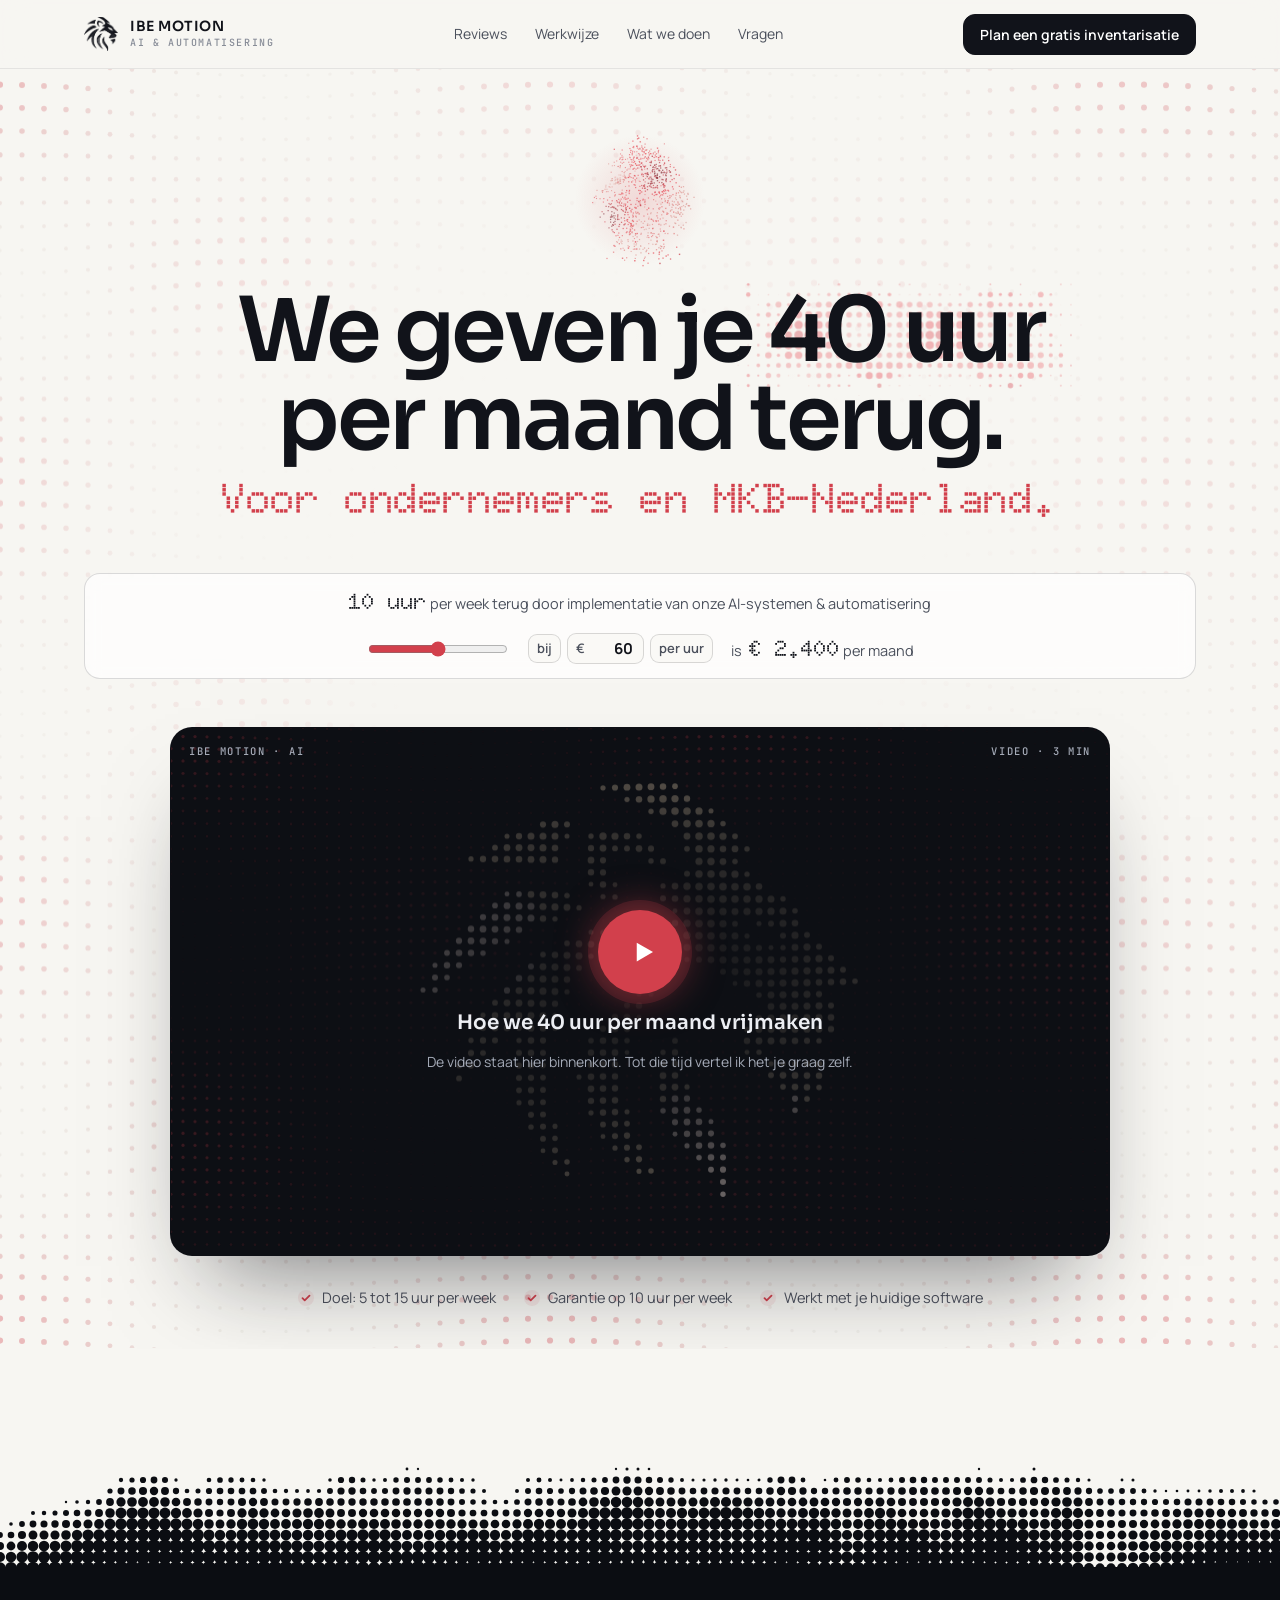
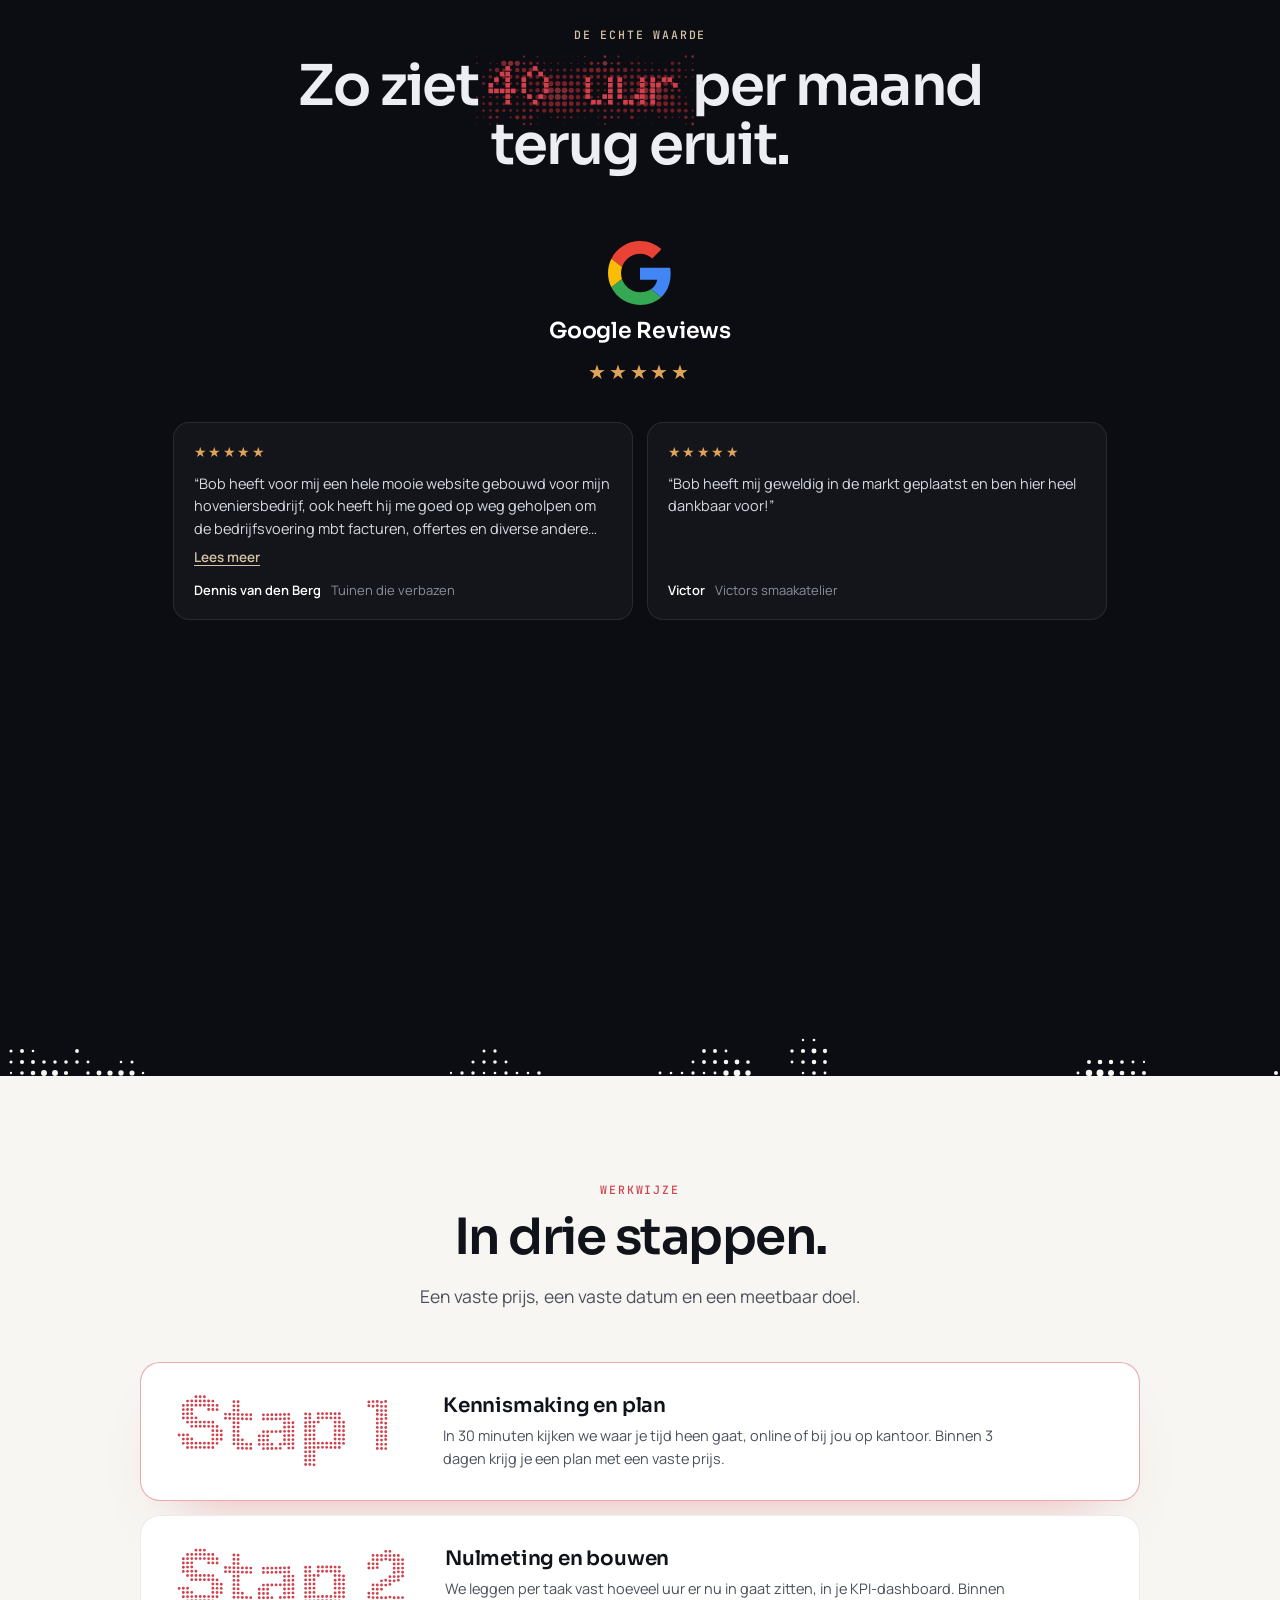
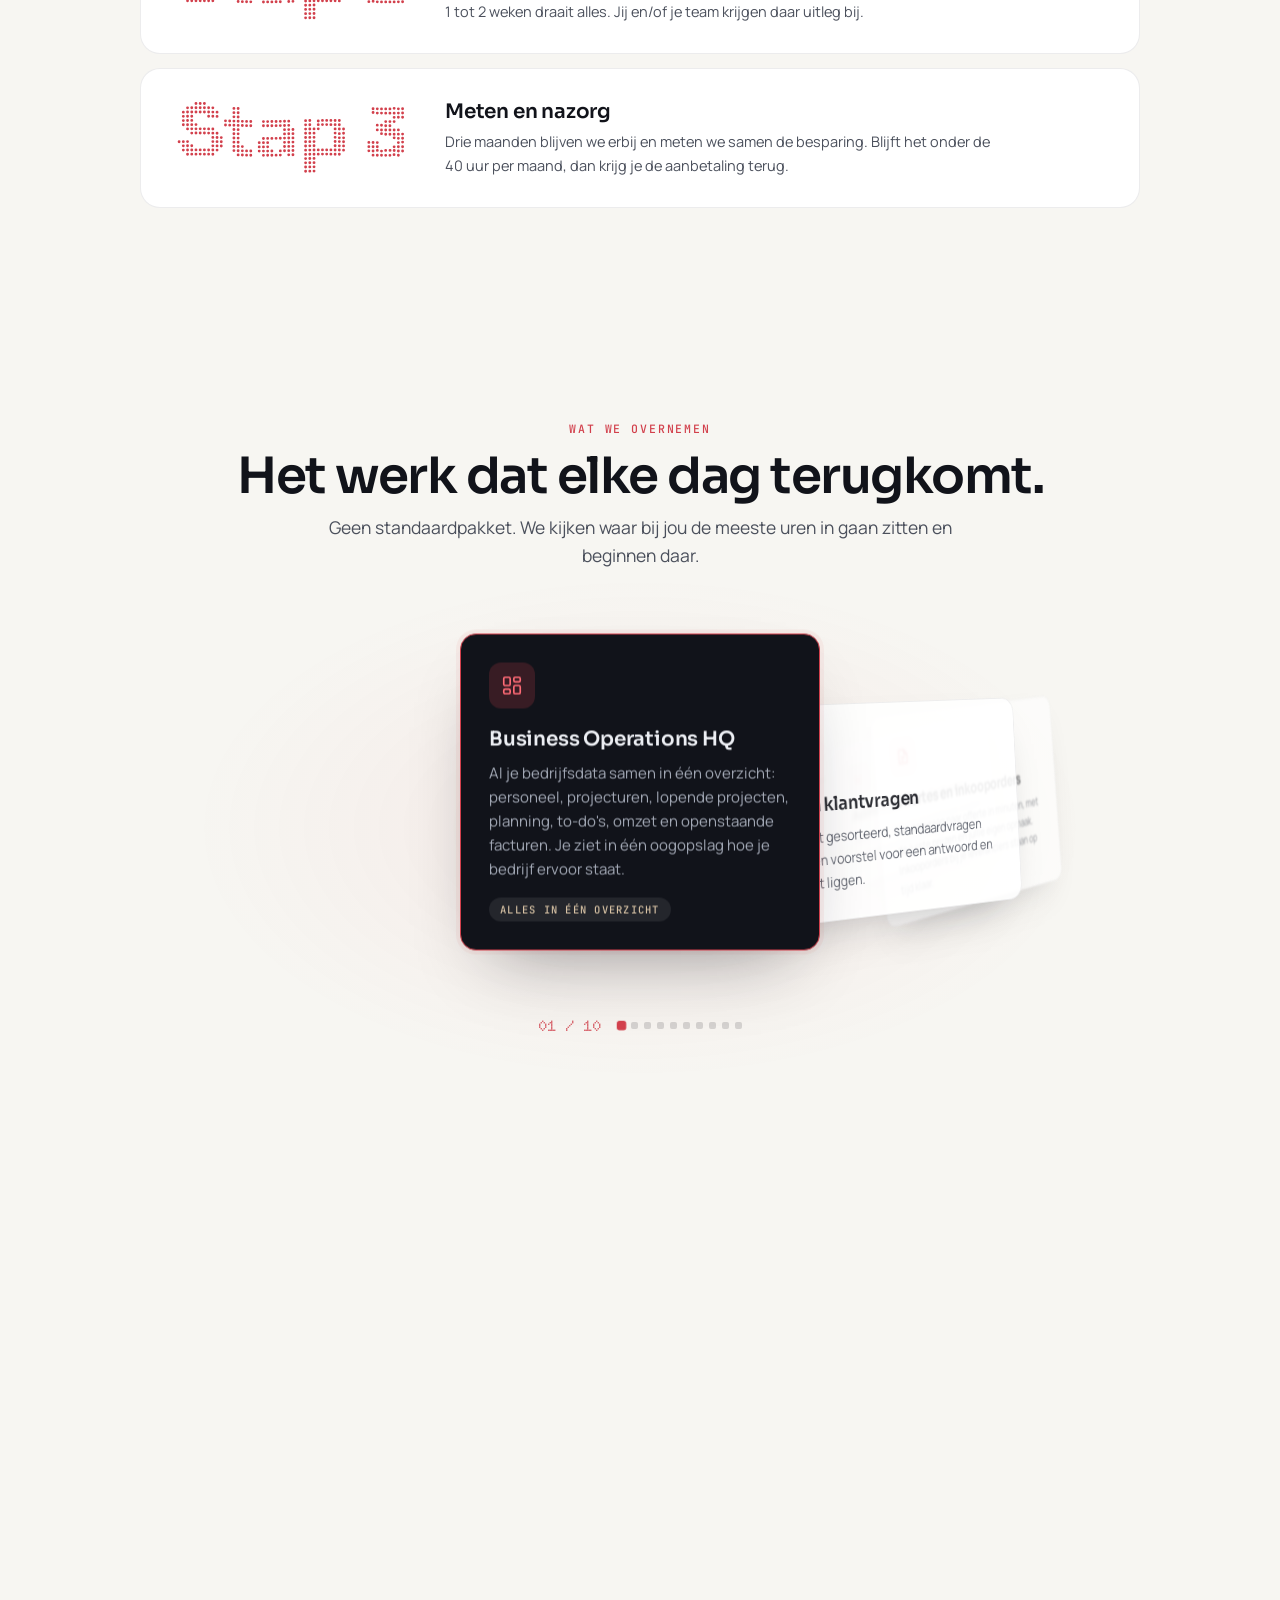
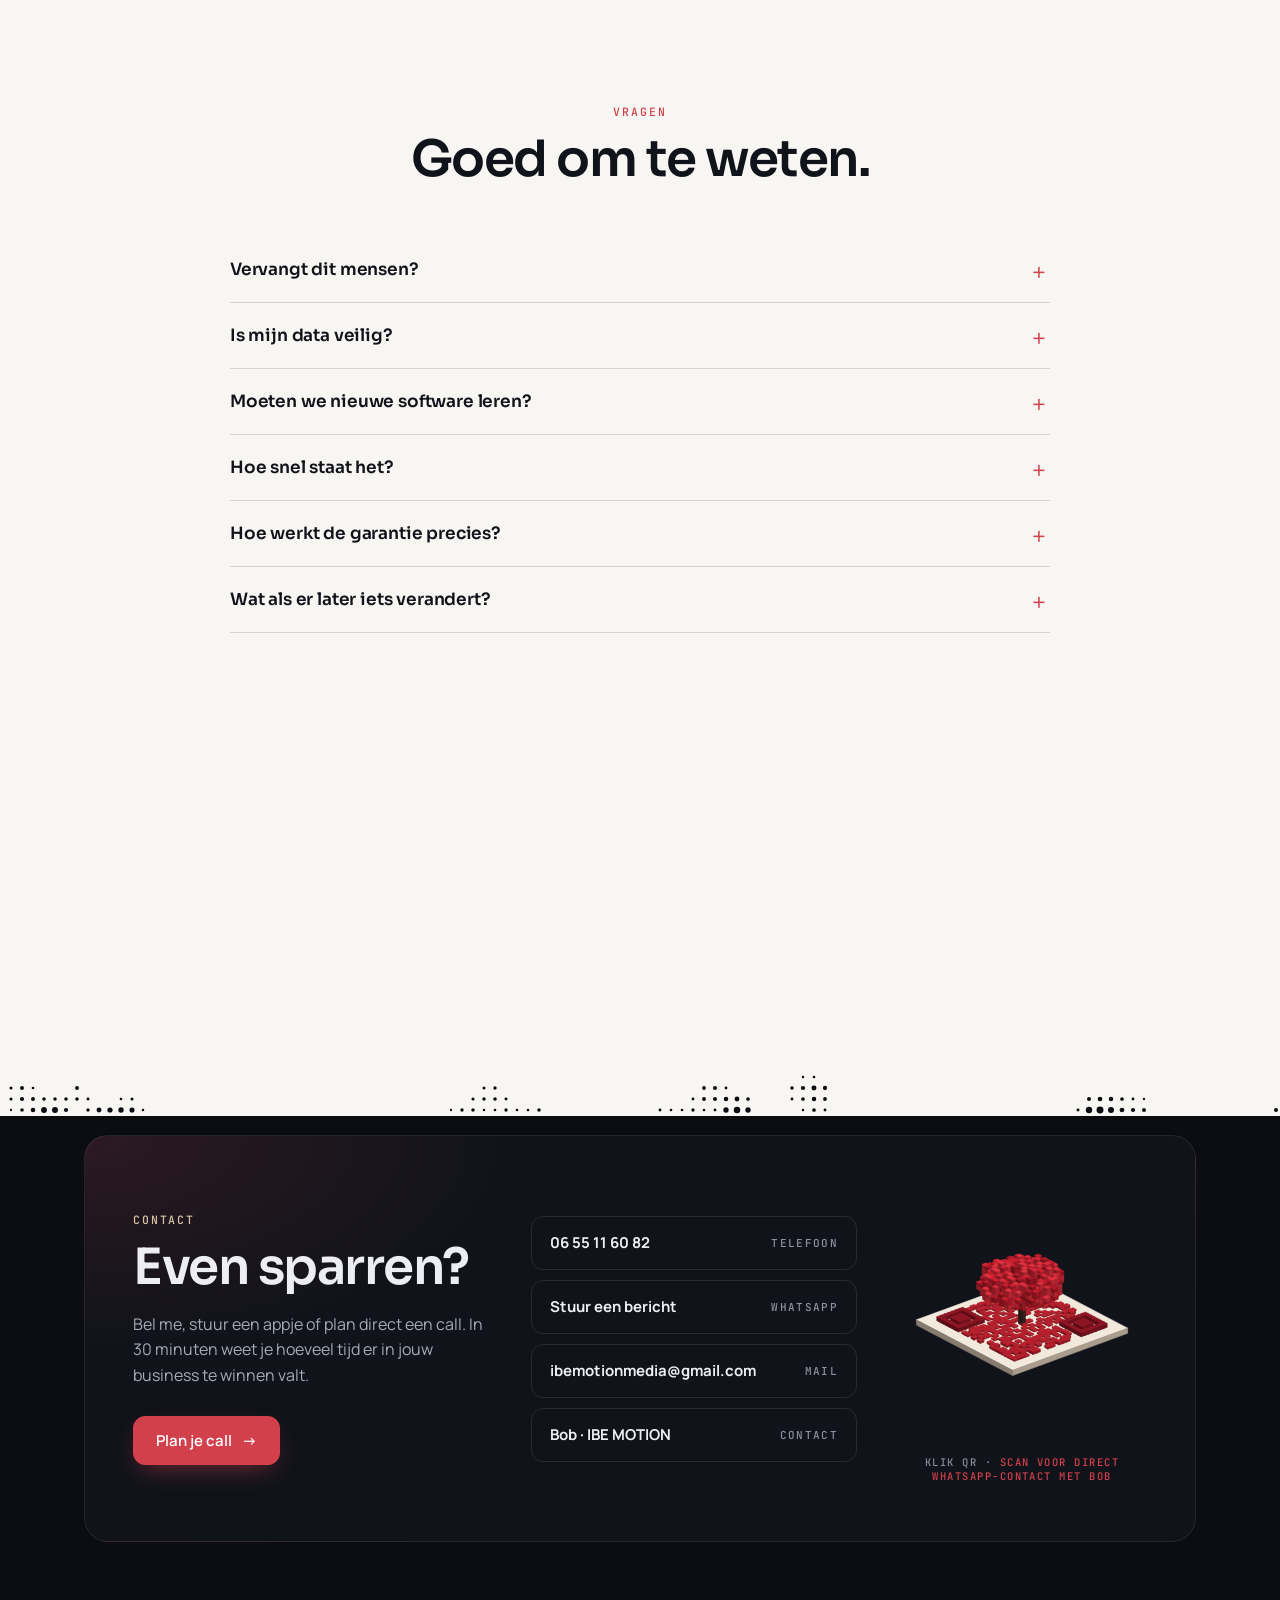
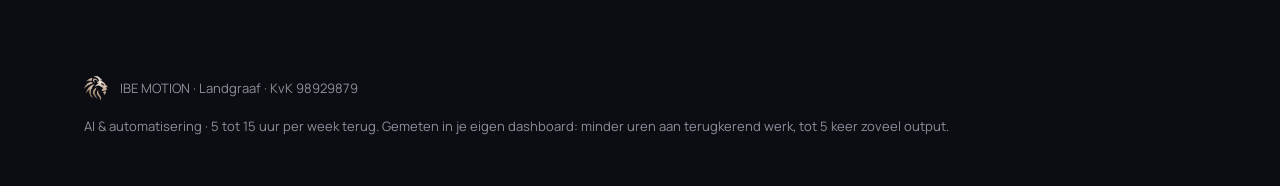
==== commit 87f573a5: "AI-site: vaste knop Inventarisatie rechtsonder op telefoon" ====
--- a/ai-implementatie/index.html
+++ b/ai-implementatie/index.html
@@ -10,9 +10,9 @@
   <link rel="preconnect" href="https://fonts.googleapis.com">
   <link rel="preconnect" href="https://fonts.gstatic.com" crossorigin>
   <link href="https://fonts.googleapis.com/css2?family=Sora:wght@400;500;600;700&family=Manrope:wght@400;500;600;700&family=Doto:wght@600;800;900&family=JetBrains+Mono:wght@500;600&display=swap" rel="stylesheet">
-  <link rel="stylesheet" href="css/ai.css?v=20261108f">
-  <link rel="stylesheet" href="css/ibe-form.css?v=20261108f">
-  <link rel="stylesheet" href="css/ibe-fx.css?v=20261108f">
+  <link rel="stylesheet" href="css/ai.css?v=20261108g">
+  <link rel="stylesheet" href="css/ibe-form.css?v=20261108g">
+  <link rel="stylesheet" href="css/ibe-fx.css?v=20261108g">
 </head>
 <body>
 
@@ -27,6 +27,7 @@
     </div>
   </div>
 </nav>
+<a class="btn primary cta-pulse cta-float" href="#contact" id="float-cta" data-i="nav.ctaShort">Inventarisatie</a>
 
 <header class="hero" id="top">
   <canvas id="hero-dots" aria-hidden="true"></canvas>
@@ -179,21 +180,21 @@
 </footer>
 </div>
 
-<script src="js/config.js?v=20261108f"></script>
-<script src="js/en.js?v=20261108f"></script>
-<script src="js/i18n.js?v=20261108f"></script>
-<script src="js/lion-mask.js?v=20261108f"></script>
-<script src="js/ibe-dots.js?v=20261108f"></script>
-<script src="js/ibe-fx.js?v=20261108f"></script>
-<script src="js/ibe-qr.js?v=20261108f"></script>
-<script src="js/jspdf.umd.min.js?v=20261108f"></script>
-<script src="js/ibe-form.js?v=20261108f"></script>
+<script src="js/config.js?v=20261108g"></script>
+<script src="js/en.js?v=20261108g"></script>
+<script src="js/i18n.js?v=20261108g"></script>
+<script src="js/lion-mask.js?v=20261108g"></script>
+<script src="js/ibe-dots.js?v=20261108g"></script>
+<script src="js/ibe-fx.js?v=20261108g"></script>
+<script src="js/ibe-qr.js?v=20261108g"></script>
+<script src="js/jspdf.umd.min.js?v=20261108g"></script>
+<script src="js/ibe-form.js?v=20261108g"></script>
 <script>
 const T = IBEI18n.t; // T('Nederlands', 'English')
 
 
 window.__formData = null; // de intake staat niet meer op deze pagina; onboarding.html heeft zijn eigen formulier
 </script>
-<script src="js/ai.js?v=20261108f"></script>
+<script src="js/ai.js?v=20261108g"></script>
 </body>
 </html>
--- a/ai-implementatie/css/ai.css
+++ b/ai-implementatie/css/ai.css
@@ -488,7 +488,7 @@
   .t-price { grid-column: 2; align-items: flex-start; text-align: left; }
 }
 @media (max-width: 560px) {
-    .nav-r .btn { display: none; } /* past niet naast de taalknop; de hero heeft zelf knoppen */
+    .nav-r .btn { display: none; } /* op telefoon staat de knop vast rechtsonder (.cta-float) */
   .ring-on .head .sub { display: none; }
 }
 
@@ -605,3 +605,10 @@
 @media (pointer: coarse) { .rv-more { min-height: 40px; margin: -10px 0 6px; } }
 .rv-card footer { padding: 0; margin: 0; border: 0; background: none; text-align: left; }
 @media (max-width: 760px) { .rv-static { flex-direction: column; padding: 0 16px; } .rv-static .rv-card { flex: none; max-width: none; } }
+
+/* Telefoon: de inventarisatie-knop staat vast rechtsonder, met dezelfde rode gloed als de knop in de nav */
+.cta-float { display: none; }
+@media (max-width: 560px) {
+  .btn.cta-float { display: inline-flex; position: fixed; right: 16px; bottom: calc(16px + env(safe-area-inset-bottom)); z-index: 200; border-color: rgba(255,255,255,.28); } /* lichte rand: blijft zichtbaar op de donkere vlakken */
+  footer { padding-bottom: calc(84px + env(safe-area-inset-bottom)); } /* de knop bedekt de laatste regels niet */
+}
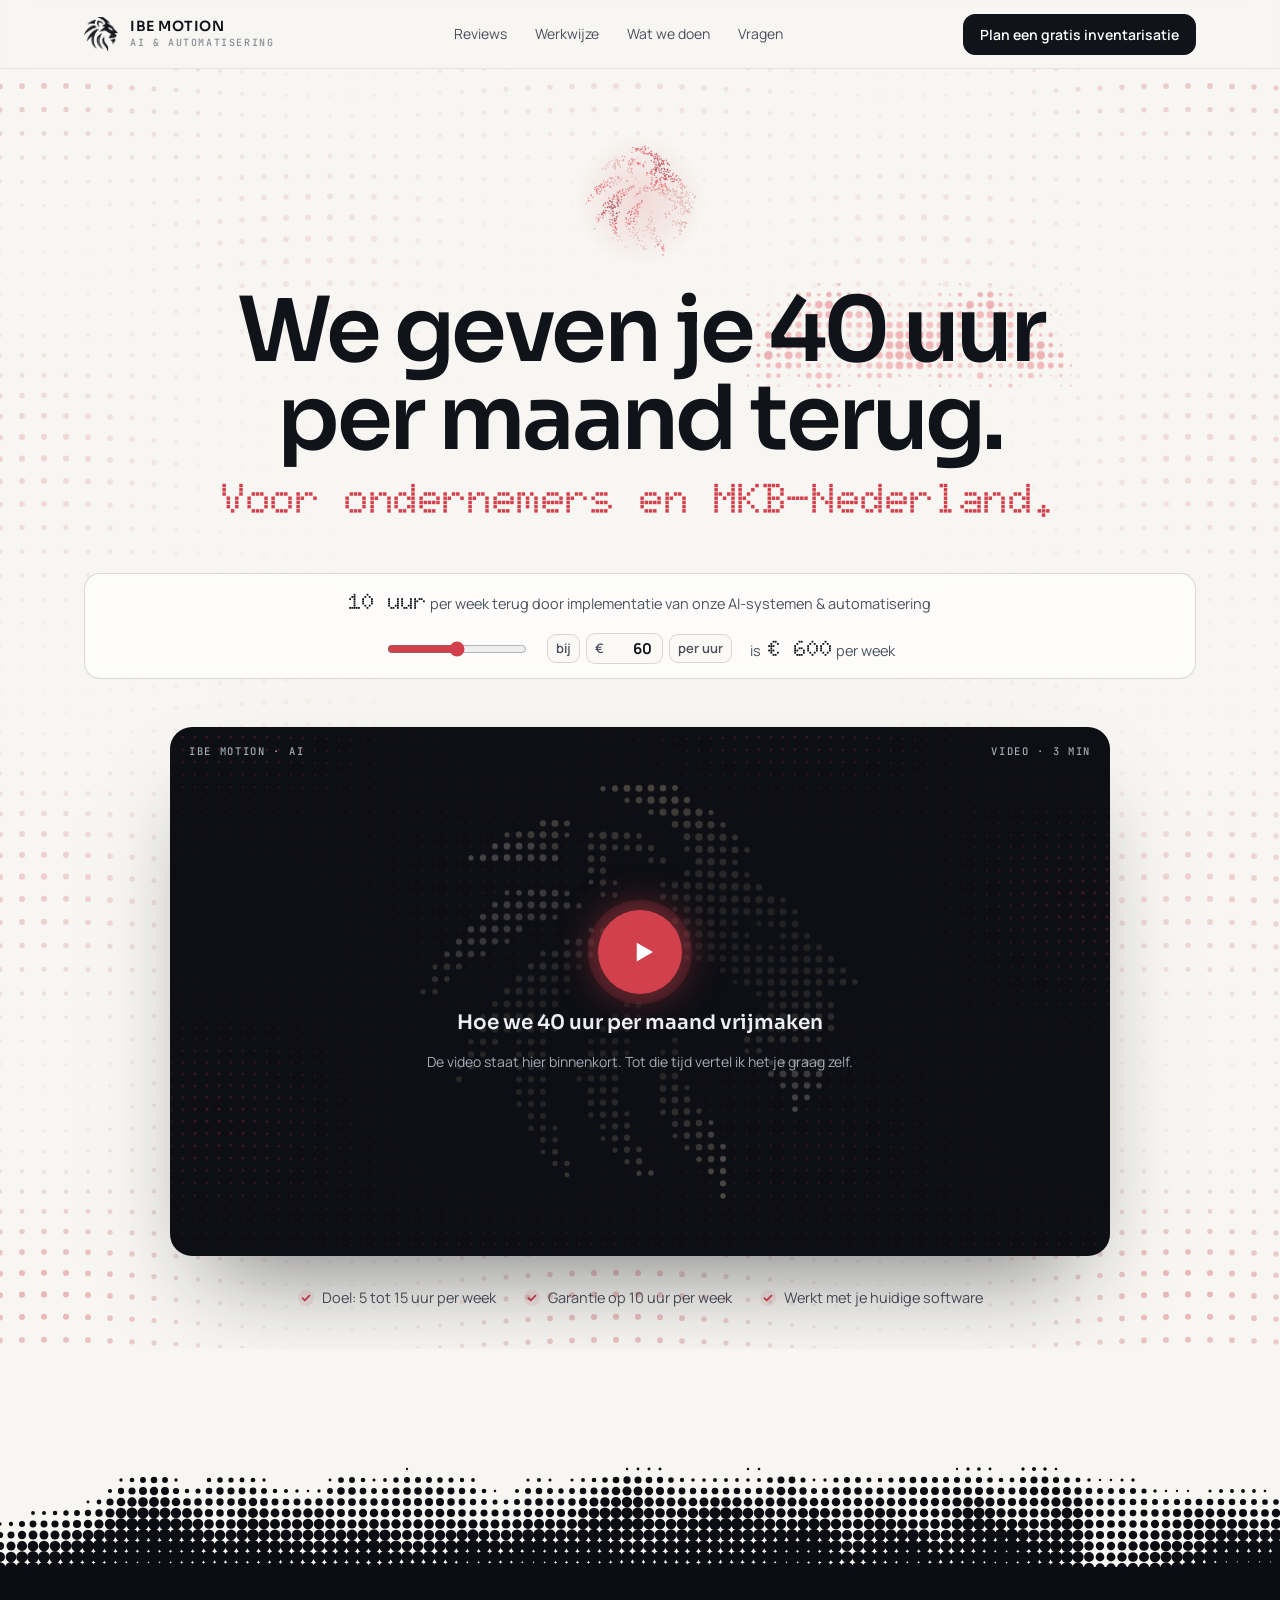
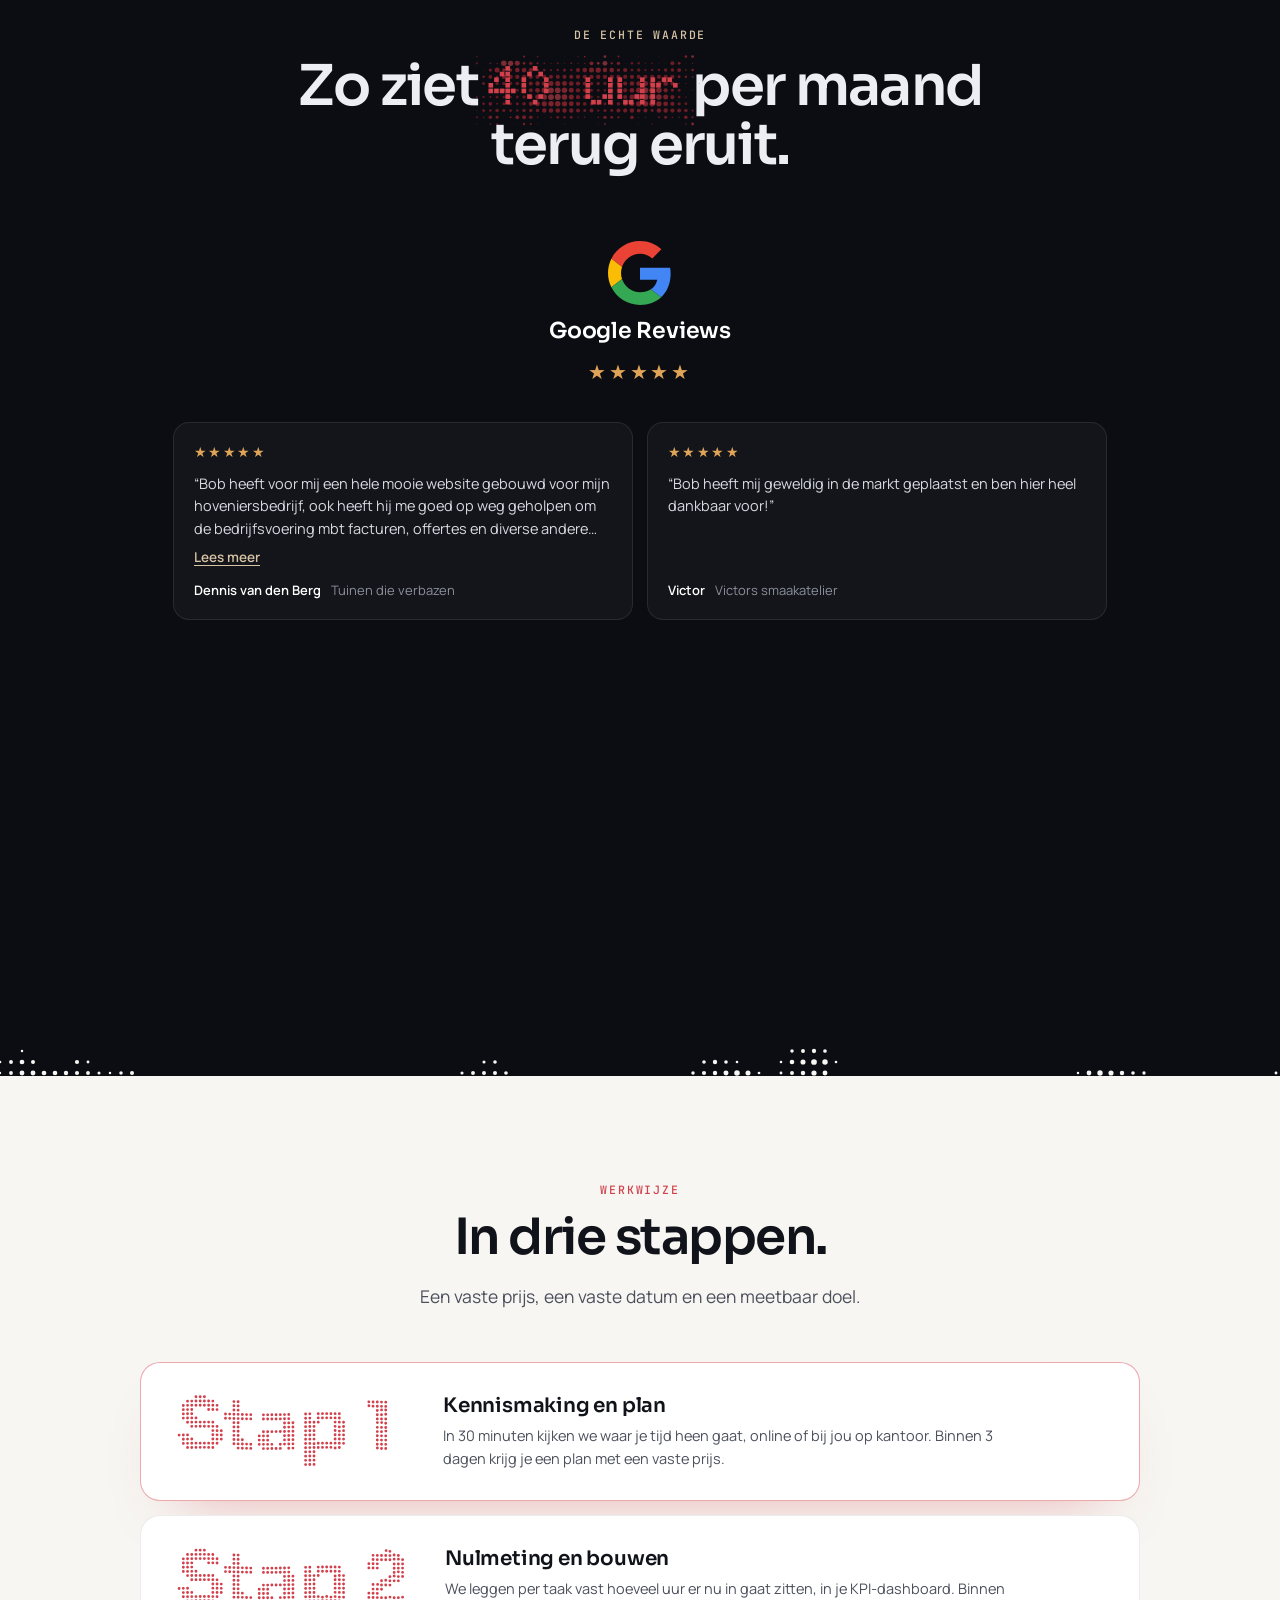
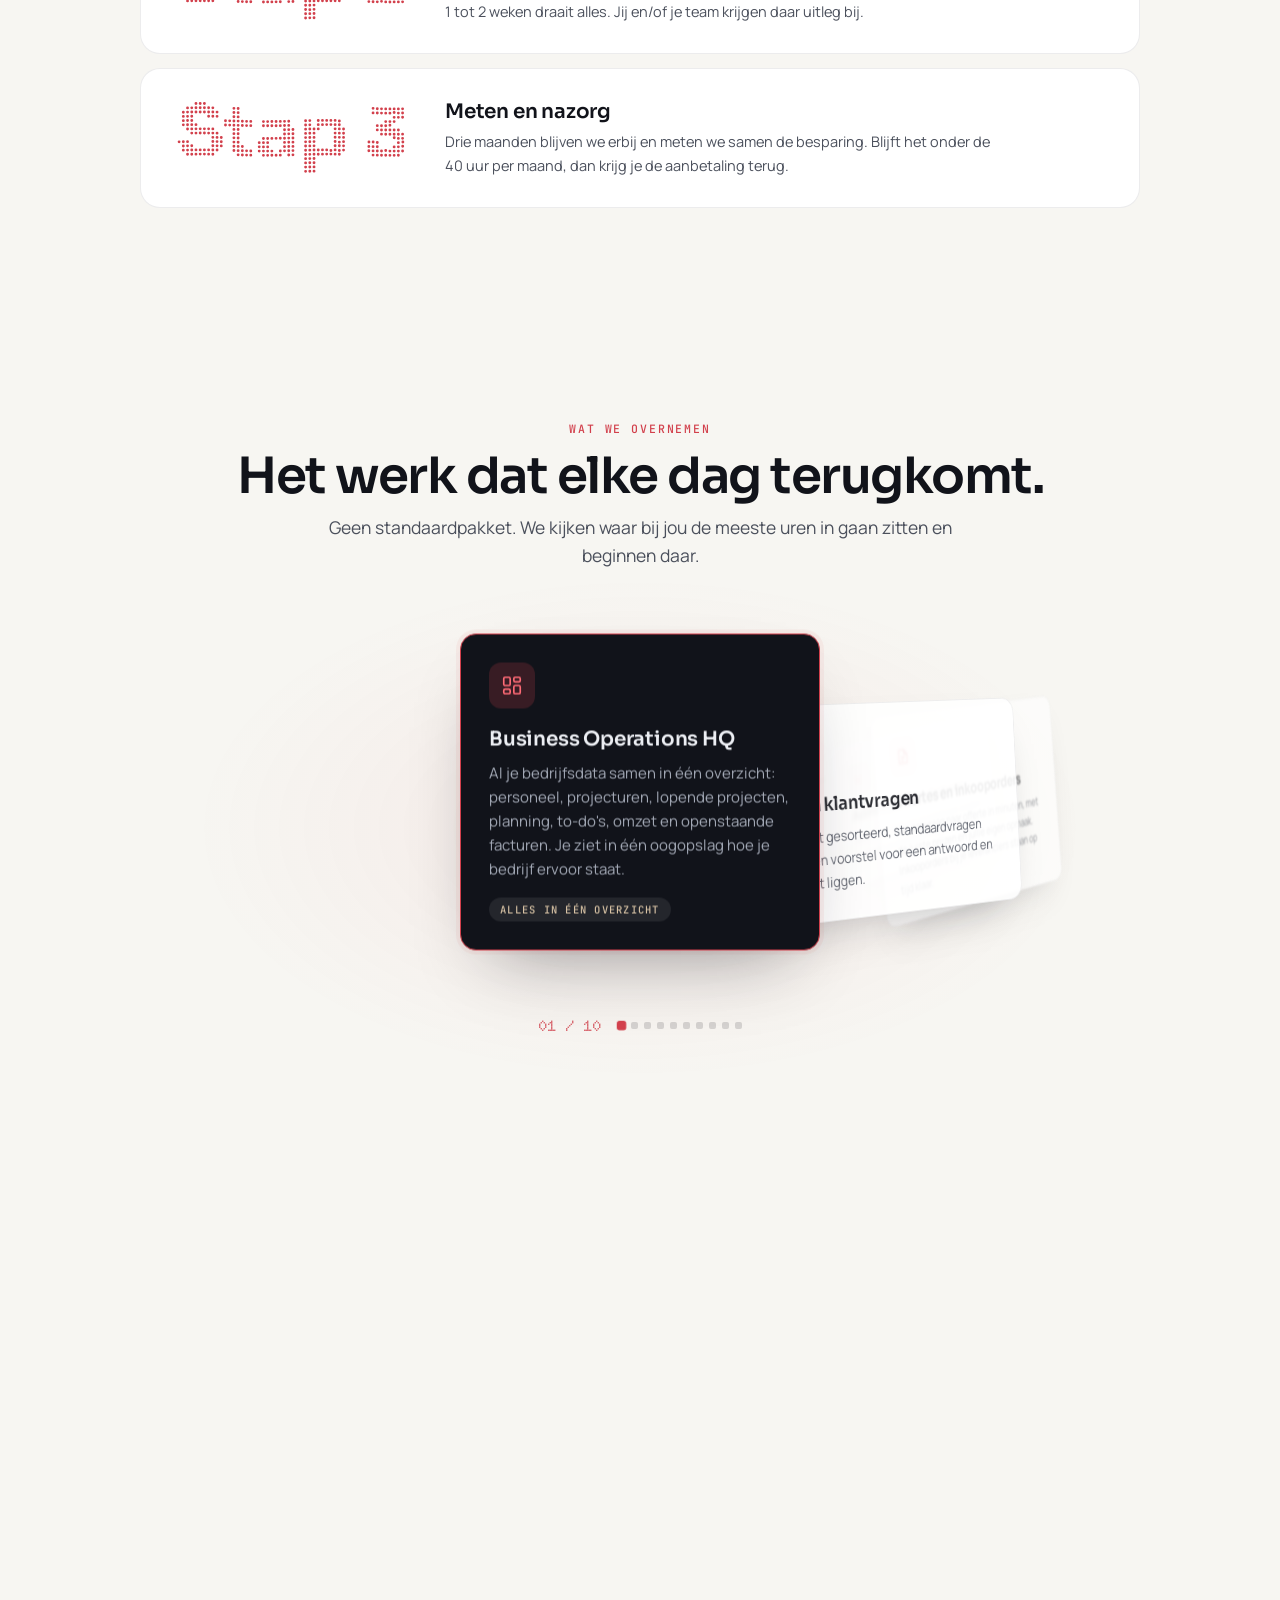
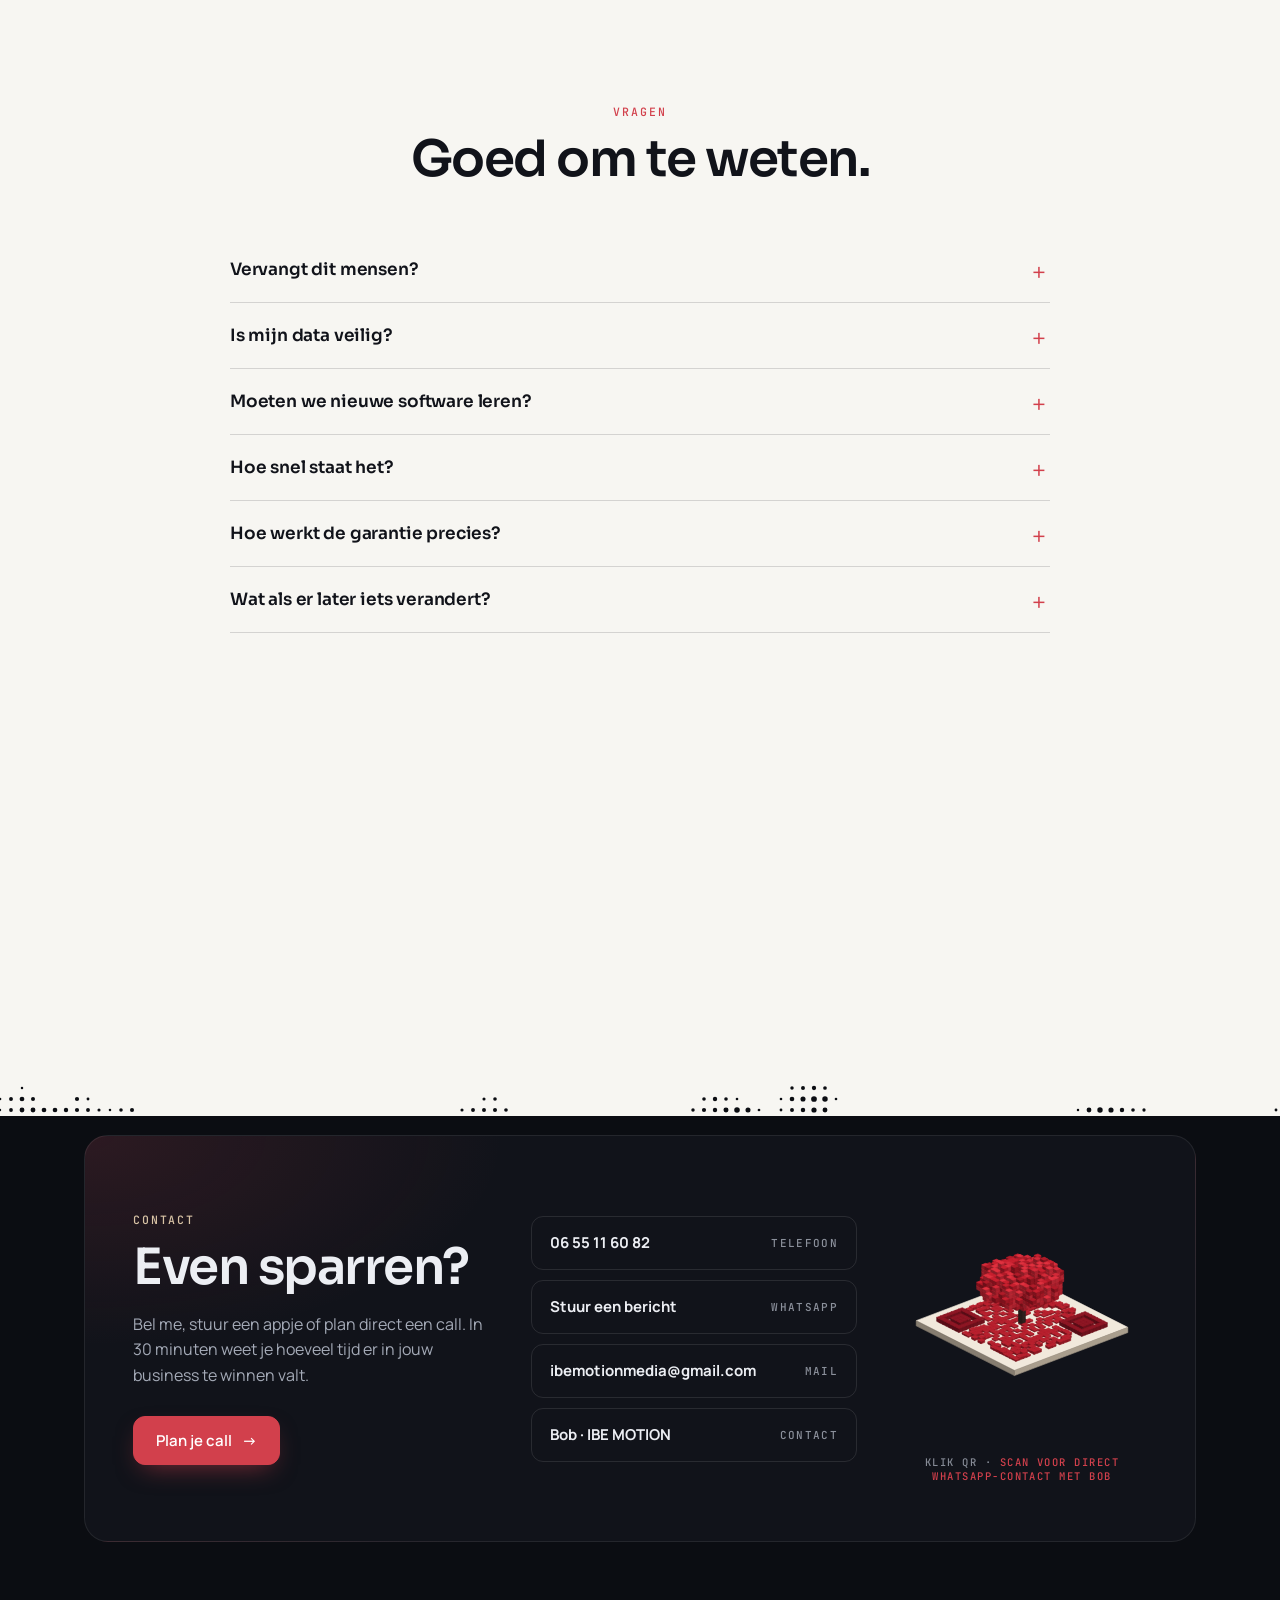
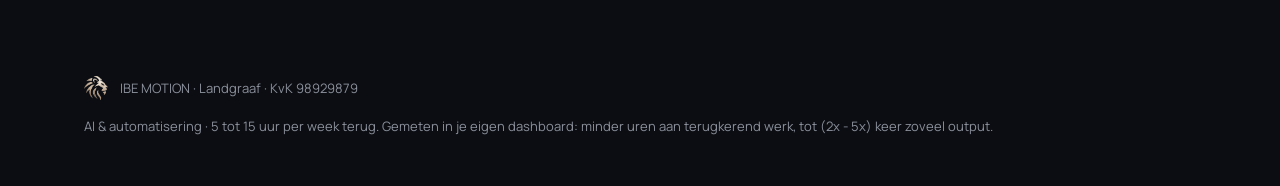
==== commit abfefa87: "AI-site: calculator per week, footer met (2x - 5x)" ====
--- a/ai-implementatie/index.html
+++ b/ai-implementatie/index.html
@@ -10,9 +10,9 @@
   <link rel="preconnect" href="https://fonts.googleapis.com">
   <link rel="preconnect" href="https://fonts.gstatic.com" crossorigin>
   <link href="https://fonts.googleapis.com/css2?family=Sora:wght@400;500;600;700&family=Manrope:wght@400;500;600;700&family=Doto:wght@600;800;900&family=JetBrains+Mono:wght@500;600&display=swap" rel="stylesheet">
-  <link rel="stylesheet" href="css/ai.css?v=20261108g">
-  <link rel="stylesheet" href="css/ibe-form.css?v=20261108g">
-  <link rel="stylesheet" href="css/ibe-fx.css?v=20261108g">
+  <link rel="stylesheet" href="css/ai.css?v=20261110b">
+  <link rel="stylesheet" href="css/ibe-form.css?v=20261110b">
+  <link rel="stylesheet" href="css/ibe-fx.css?v=20261110b">
 </head>
 <body>
 
@@ -39,7 +39,7 @@
       <span class="w-l" data-i="hero.worthL"><b id="w-h">10 uur</b> per week terug door implementatie van onze AI-systemen &amp; automatisering</span>
       <input type="range" min="5" max="15" value="10" id="w-r" aria-label="Uren per week" data-i-attr="aria-label:hero.worthAria" autocomplete="off">
       <label class="w-rate"><span data-i="hero.at">bij</span> <span>€ <input type="number" id="w-rate" value="60" min="0" step="1" inputmode="decimal" autocomplete="off" aria-label="Uurloon in euro" data-i-attr="aria-label:hero.rateAria"></span> <span data-i="hero.perHour">per uur</span></label>
-      <span class="w-v" data-i="hero.worthV">is <b id="w-v">€ 2.400</b> per maand</span>
+      <span class="w-v" data-i="hero.worthV">is <b id="w-v">€ 600</b> per week</span>
     </div>
     <div class="vsl" id="vsl" data-land>
       <canvas id="vsl-dots" aria-hidden="true"></canvas>
@@ -175,26 +175,26 @@
 <footer>
   <div class="wrap">
     <span style="display:flex;align-items:center;gap:12px"><img src="assets/lion-gold.png" alt="">IBE MOTION · Landgraaf · KvK 98929879</span>
-    <span data-i="ft.line">AI &amp; automatisering · 5 tot 15 uur per week terug. Gemeten in je eigen dashboard: minder uren aan terugkerend werk, tot 5 keer zoveel output.</span>
+    <span data-i="ft.line">AI &amp; automatisering · 5 tot 15 uur per week terug. Gemeten in je eigen dashboard: minder uren aan terugkerend werk, tot (2x - 5x) keer zoveel output.</span>
   </div>
 </footer>
 </div>
 
-<script src="js/config.js?v=20261108g"></script>
-<script src="js/en.js?v=20261108g"></script>
-<script src="js/i18n.js?v=20261108g"></script>
-<script src="js/lion-mask.js?v=20261108g"></script>
-<script src="js/ibe-dots.js?v=20261108g"></script>
-<script src="js/ibe-fx.js?v=20261108g"></script>
-<script src="js/ibe-qr.js?v=20261108g"></script>
-<script src="js/jspdf.umd.min.js?v=20261108g"></script>
-<script src="js/ibe-form.js?v=20261108g"></script>
+<script src="js/config.js?v=20261110b"></script>
+<script src="js/en.js?v=20261110b"></script>
+<script src="js/i18n.js?v=20261110b"></script>
+<script src="js/lion-mask.js?v=20261110b"></script>
+<script src="js/ibe-dots.js?v=20261110b"></script>
+<script src="js/ibe-fx.js?v=20261110b"></script>
+<script src="js/ibe-qr.js?v=20261110b"></script>
+<script src="js/jspdf.umd.min.js?v=20261110b"></script>
+<script src="js/ibe-form.js?v=20261110b"></script>
 <script>
 const T = IBEI18n.t; // T('Nederlands', 'English')
 
 
 window.__formData = null; // de intake staat niet meer op deze pagina; onboarding.html heeft zijn eigen formulier
 </script>
-<script src="js/ai.js?v=20261108g"></script>
+<script src="js/ai.js?v=20261110b"></script>
 </body>
 </html>
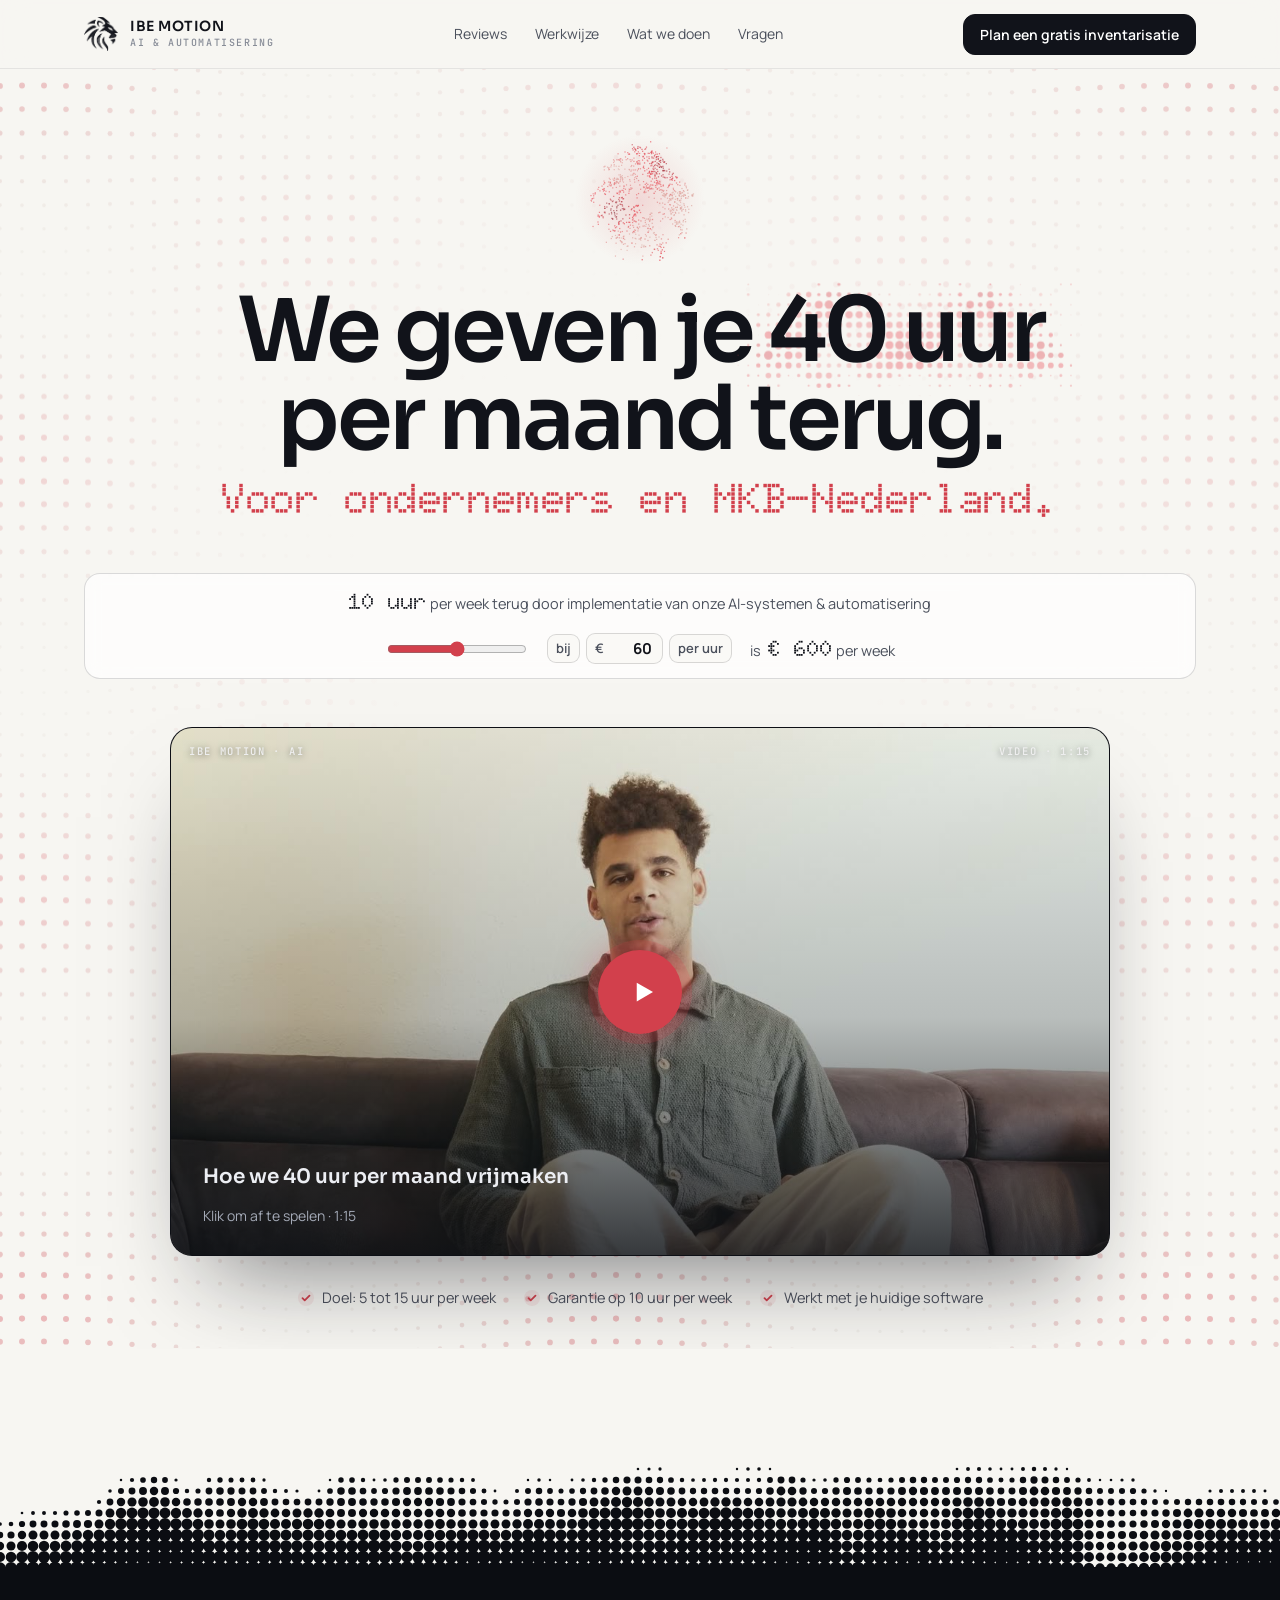
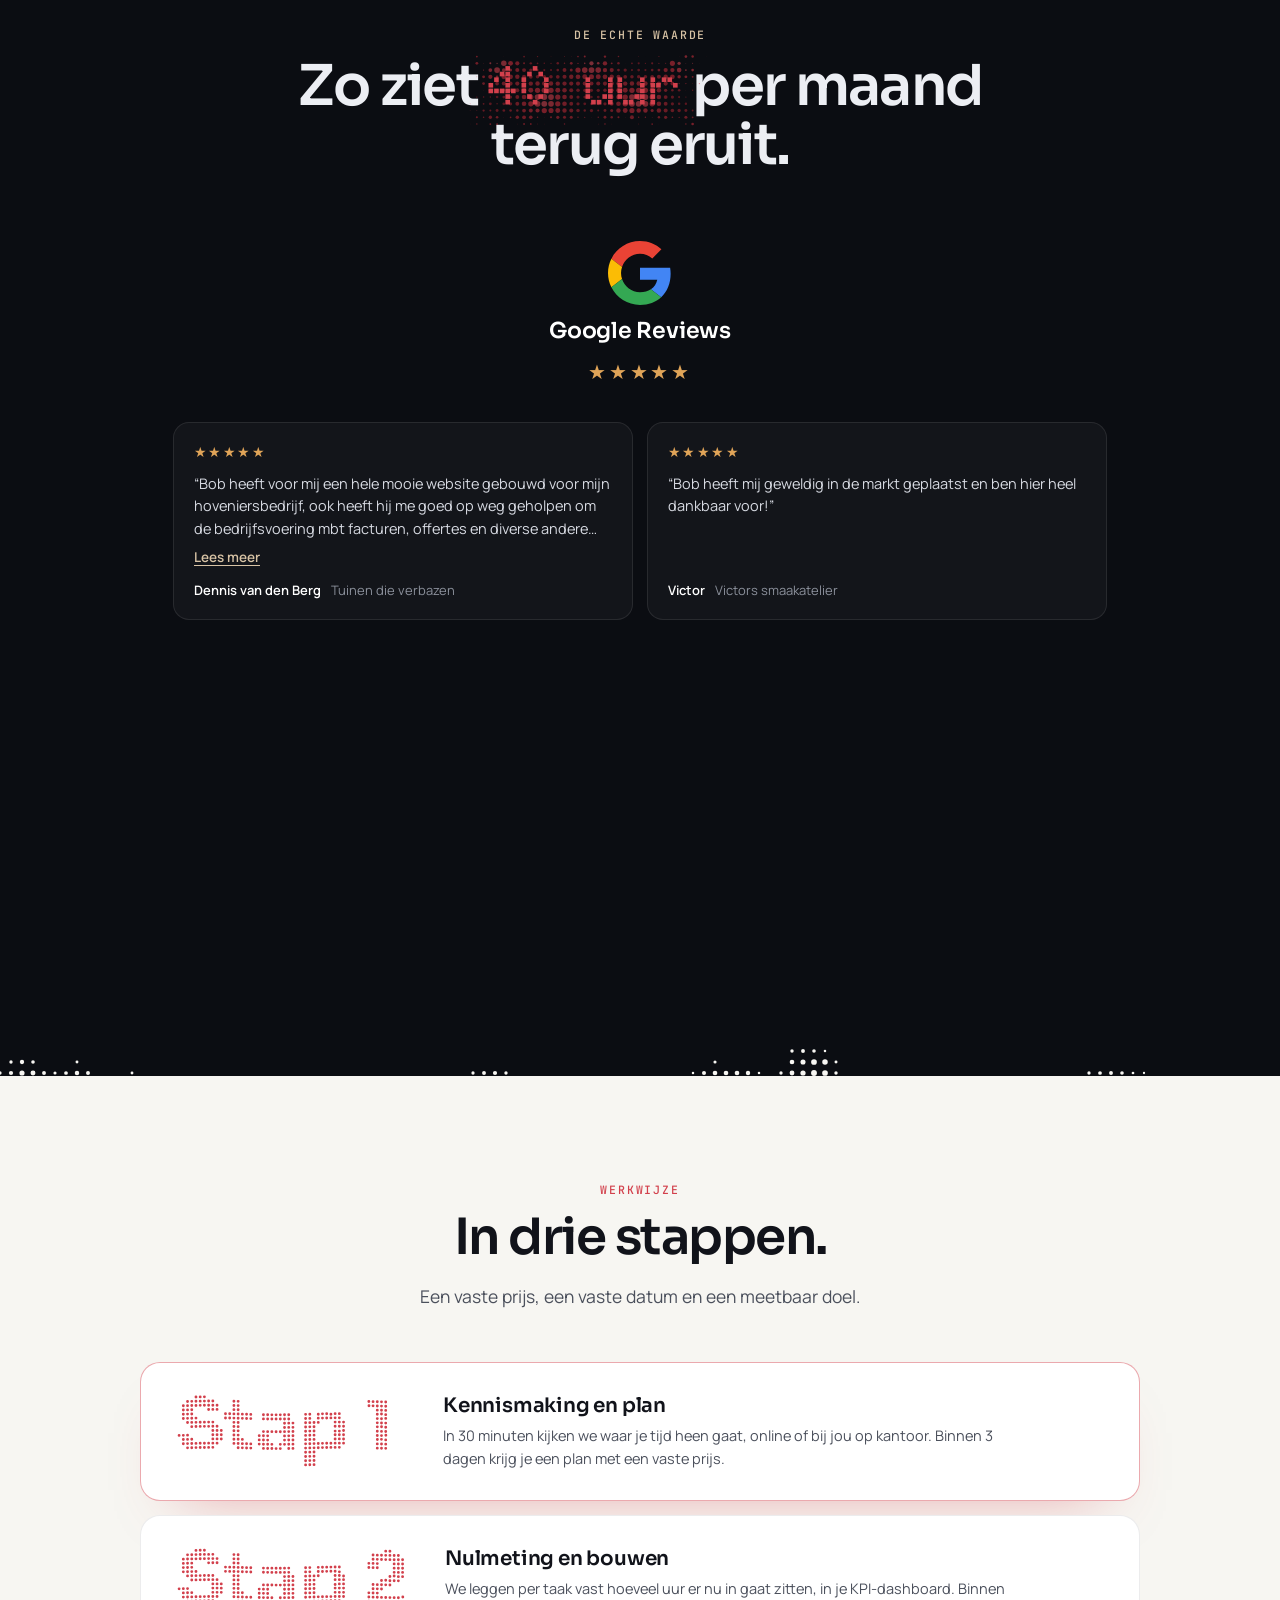
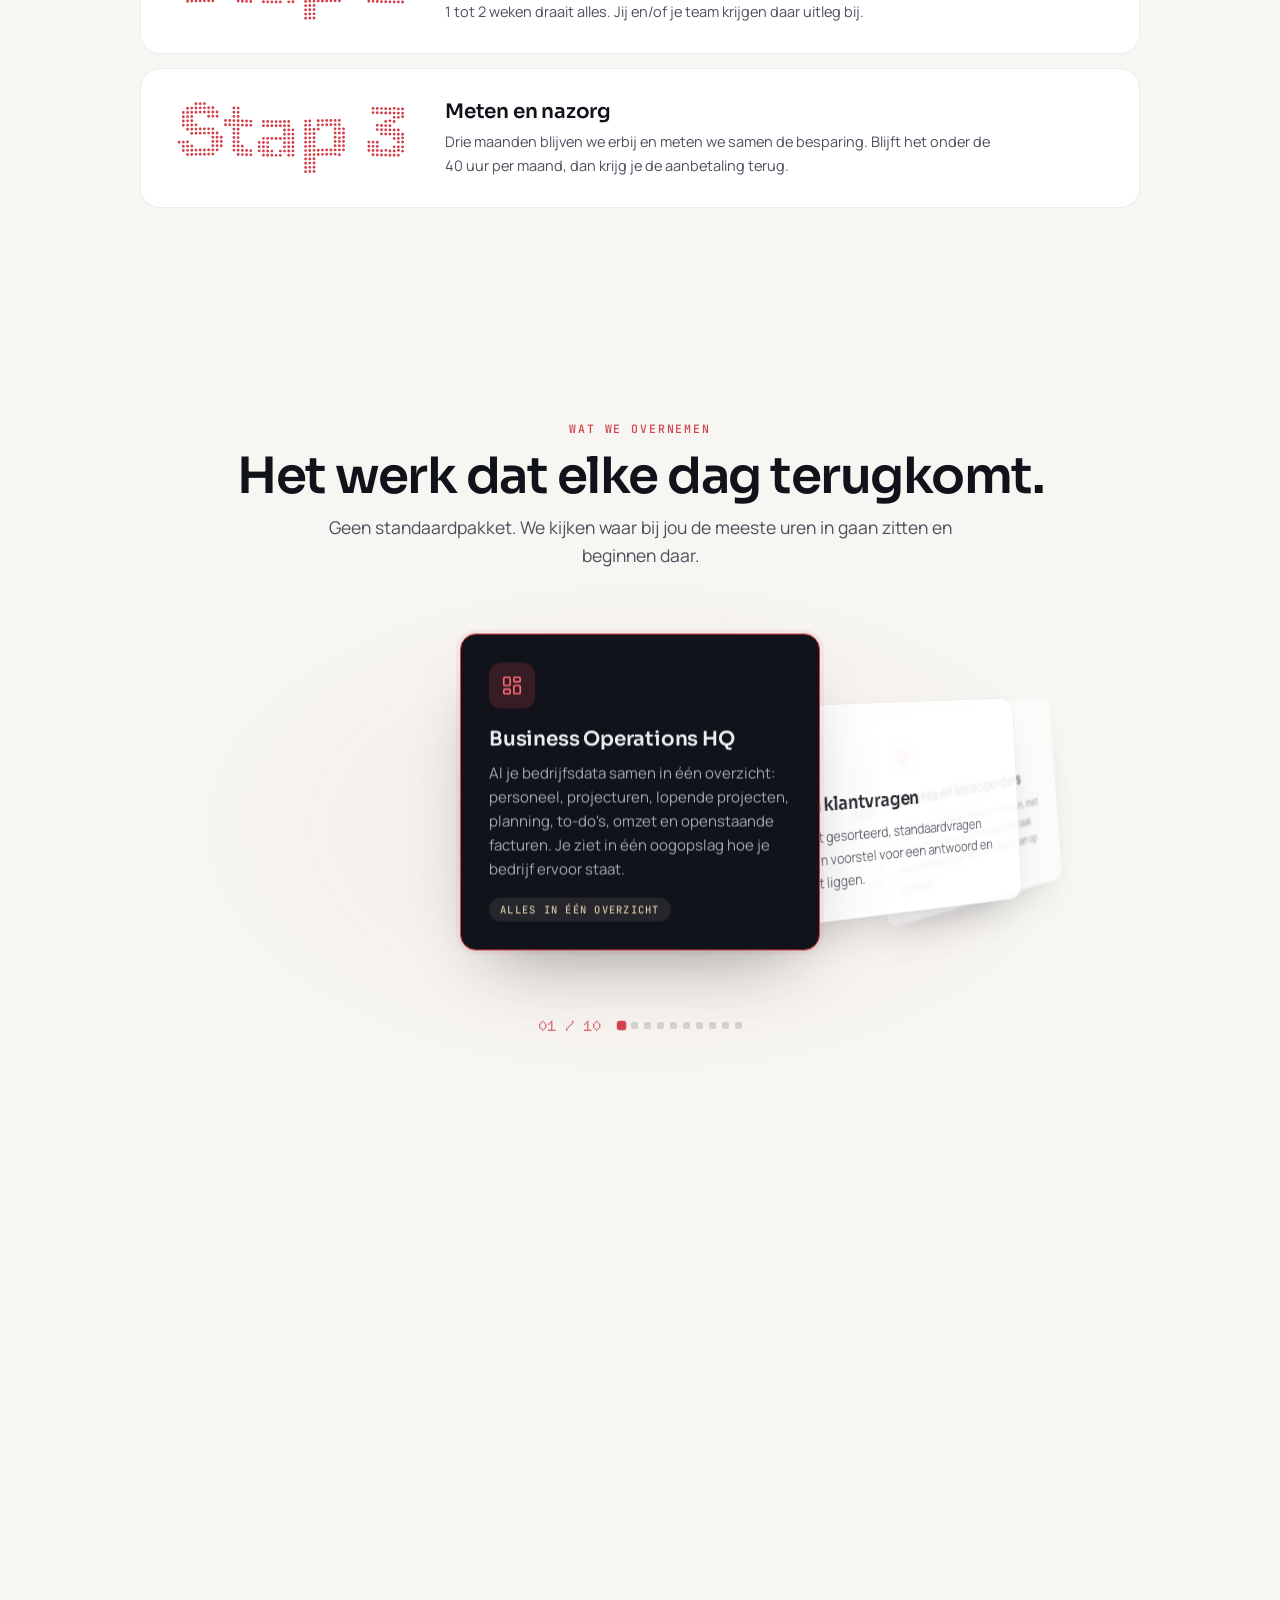
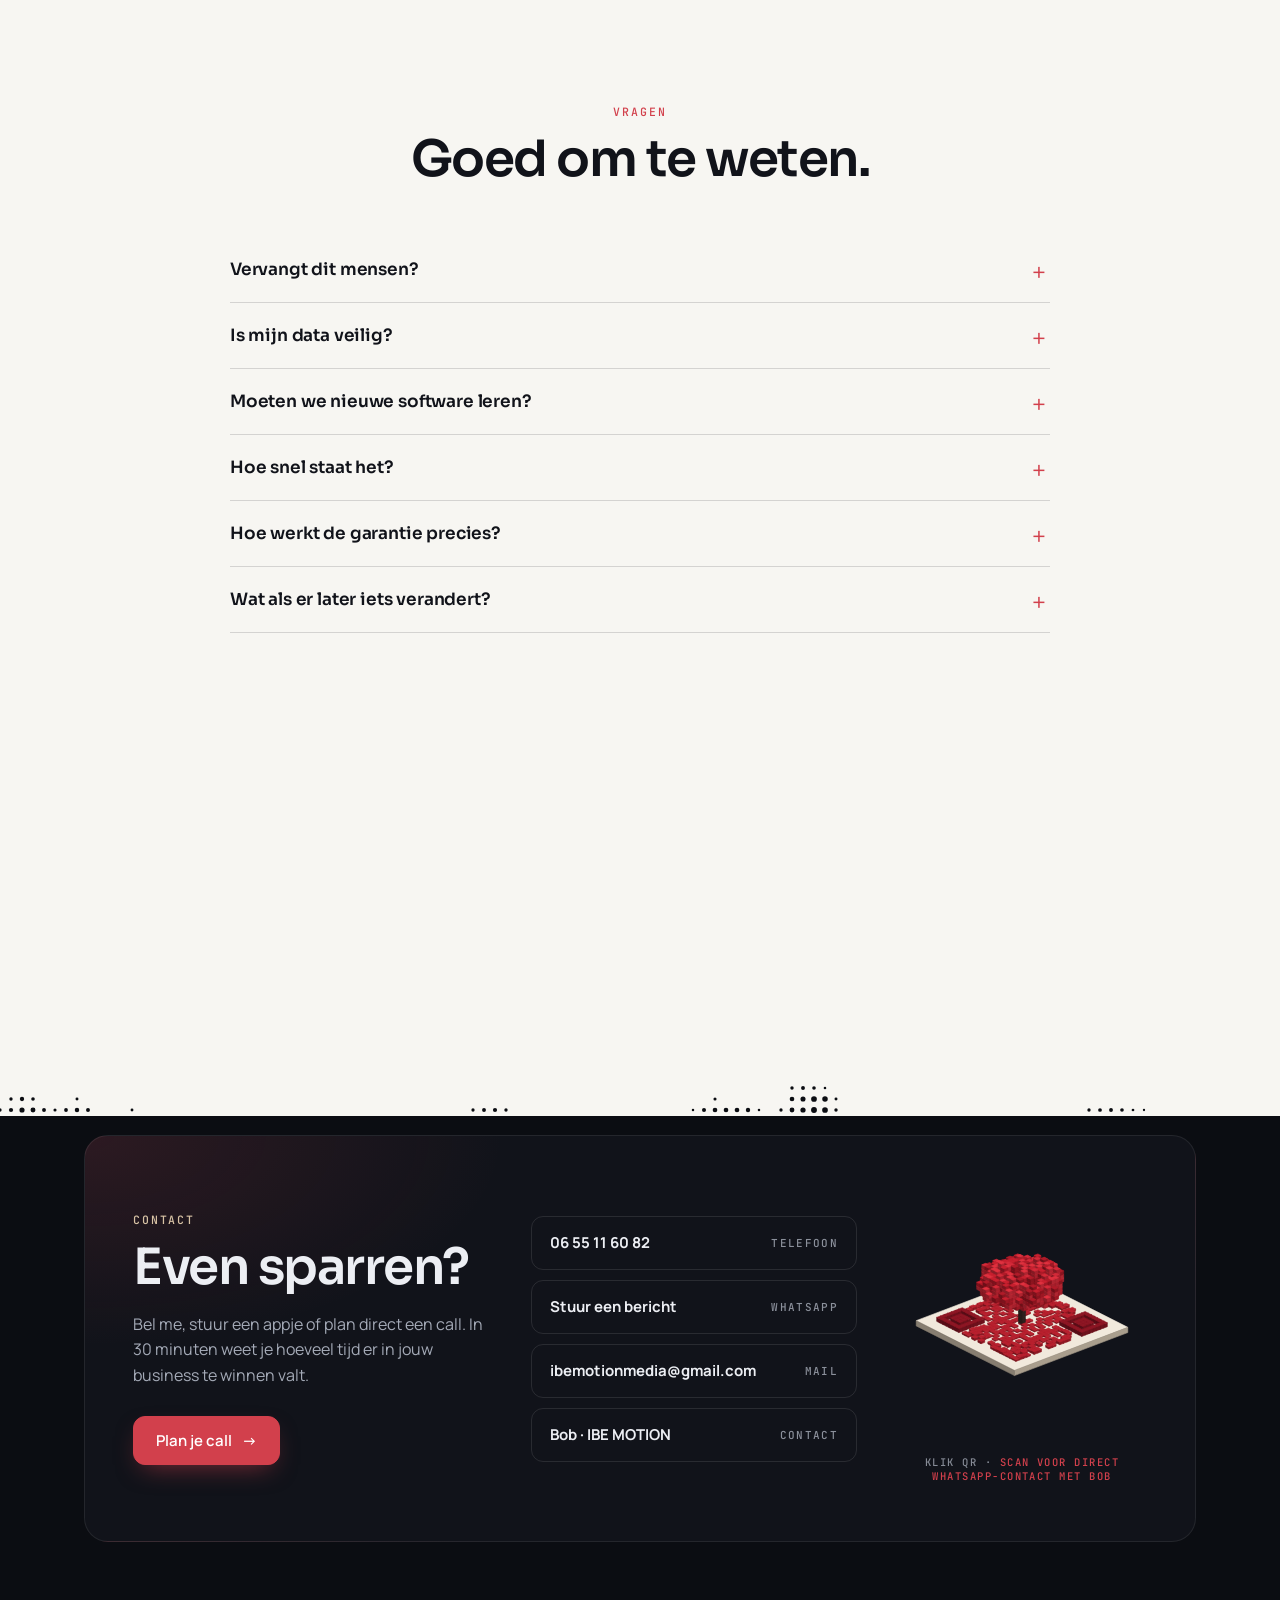
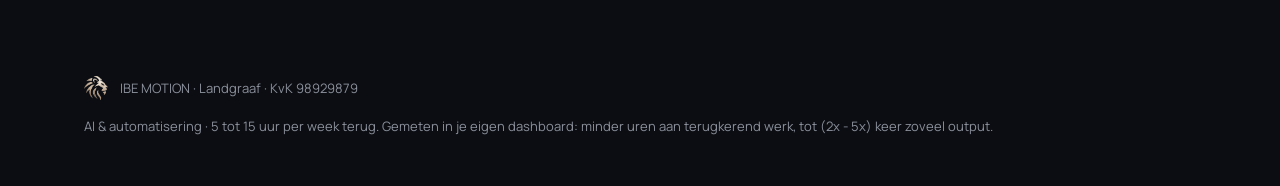
==== commit 36cee0f9: "AI-site: VSL-video (1080p en 720p) met stilstaand beeld" ====
--- a/ai-implementatie/index.html
+++ b/ai-implementatie/index.html
@@ -10,9 +10,9 @@
   <link rel="preconnect" href="https://fonts.googleapis.com">
   <link rel="preconnect" href="https://fonts.gstatic.com" crossorigin>
   <link href="https://fonts.googleapis.com/css2?family=Sora:wght@400;500;600;700&family=Manrope:wght@400;500;600;700&family=Doto:wght@600;800;900&family=JetBrains+Mono:wght@500;600&display=swap" rel="stylesheet">
-  <link rel="stylesheet" href="css/ai.css?v=20261110b">
-  <link rel="stylesheet" href="css/ibe-form.css?v=20261110b">
-  <link rel="stylesheet" href="css/ibe-fx.css?v=20261110b">
+  <link rel="stylesheet" href="css/ai.css?v=20261114a">
+  <link rel="stylesheet" href="css/ibe-form.css?v=20261114a">
+  <link rel="stylesheet" href="css/ibe-fx.css?v=20261114a">
 </head>
 <body>
 
@@ -43,6 +43,7 @@
     </div>
     <div class="vsl" id="vsl" data-land>
       <canvas id="vsl-dots" aria-hidden="true"></canvas>
+      <img class="vsl-poster" src="assets/vsl-poster.jpg" srcset="assets/vsl-poster-640.jpg 640w, assets/vsl-poster.jpg 1280w" sizes="(max-width: 980px) 100vw, 940px" alt="" loading="lazy" decoding="async" hidden>
       <span class="corner">IBE MOTION · AI</span><span class="corner r" id="vsl-len">Video · 3 min</span>
       <div class="vsl-in">
         <button class="play" id="vsl-play" aria-label="Video afspelen" data-i-attr="aria-label:vsl.aria"><svg width="30" height="30" viewBox="0 0 24 24" fill="#fff"><path d="M7 4.5v15l13-7.5z"/></svg></button>
@@ -180,21 +181,21 @@
 </footer>
 </div>
 
-<script src="js/config.js?v=20261110b"></script>
-<script src="js/en.js?v=20261110b"></script>
-<script src="js/i18n.js?v=20261110b"></script>
-<script src="js/lion-mask.js?v=20261110b"></script>
-<script src="js/ibe-dots.js?v=20261110b"></script>
-<script src="js/ibe-fx.js?v=20261110b"></script>
-<script src="js/ibe-qr.js?v=20261110b"></script>
-<script src="js/jspdf.umd.min.js?v=20261110b"></script>
-<script src="js/ibe-form.js?v=20261110b"></script>
+<script src="js/config.js?v=20261114a"></script>
+<script src="js/en.js?v=20261114a"></script>
+<script src="js/i18n.js?v=20261114a"></script>
+<script src="js/lion-mask.js?v=20261114a"></script>
+<script src="js/ibe-dots.js?v=20261114a"></script>
+<script src="js/ibe-fx.js?v=20261114a"></script>
+<script src="js/ibe-qr.js?v=20261114a"></script>
+<script src="js/jspdf.umd.min.js?v=20261114a"></script>
+<script src="js/ibe-form.js?v=20261114a"></script>
 <script>
 const T = IBEI18n.t; // T('Nederlands', 'English')
 
 
 window.__formData = null; // de intake staat niet meer op deze pagina; onboarding.html heeft zijn eigen formulier
 </script>
-<script src="js/ai.js?v=20261110b"></script>
+<script src="js/ai.js?v=20261114a"></script>
 </body>
 </html>
--- a/ai-implementatie/css/ai.css
+++ b/ai-implementatie/css/ai.css
@@ -94,6 +94,13 @@
 .vsl small { color: #a4aab7; font-size: 14px; }
 .vsl .corner { position: absolute; top: 16px; left: 18px; font: 500 10.5px var(--font-mono); letter-spacing: .16em; color: #a4aab7; text-transform: uppercase; }
 .vsl .corner.r { left: auto; right: 18px; }
+.vsl .vsl-poster { position: absolute; inset: 0; width: 100%; height: 100%; object-fit: cover; }
+/* Met stilstaand beeld: afspeelknop in het midden, titel linksonder op een donkere verloop zodat het gezicht zichtbaar blijft */
+.vsl.has-poster canvas { display: none; }
+.vsl.has-poster .vsl-in { background: linear-gradient(to top, rgba(13,15,20,.82), rgba(13,15,20,.25) 45%, rgba(13,15,20,.05)); justify-content: flex-end; align-items: flex-start; text-align: left; padding: 28px 32px; }
+.vsl.has-poster .play { position: absolute; left: 50%; top: 50%; transform: translate(-50%, -50%); }
+.vsl.has-poster .play:hover { transform: translate(-50%, -50%) scale(1.06); }
+.vsl.has-poster .corner { color: #fff; text-shadow: 0 1px 6px rgba(0,0,0,.5); }
 .vsl video, .vsl iframe { position: absolute; inset: 0; width: 100%; height: 100%; border: 0; background: #000; }
 .trust { display: flex; justify-content: center; gap: 28px; flex-wrap: wrap; margin-top: 30px; color: var(--text-2); font-size: 14.5px; }
 .trust span { display: flex; align-items: center; gap: 8px; }
@@ -612,3 +619,11 @@
   .btn.cta-float { display: inline-flex; position: fixed; right: 16px; bottom: calc(16px + env(safe-area-inset-bottom)); z-index: 200; border-color: rgba(255,255,255,.28); } /* lichte rand: blijft zichtbaar op de donkere vlakken */
   footer { padding-bottom: calc(84px + env(safe-area-inset-bottom)); } /* de knop bedekt de laatste regels niet */
 }
+
+/* Telefoon: titel en tekst bij de video compacter, zodat de afspeelknop vrij blijft */
+@media (max-width: 560px) {
+  .vsl.has-poster .vsl-in { padding: 12px 14px; gap: 2px; }
+  .vsl.has-poster .play { top: 35%; width: 50px; height: 50px; }
+  .vsl.has-poster b { font-size: 14px; }
+  .vsl.has-poster small { font-size: 11.5px; }
+}
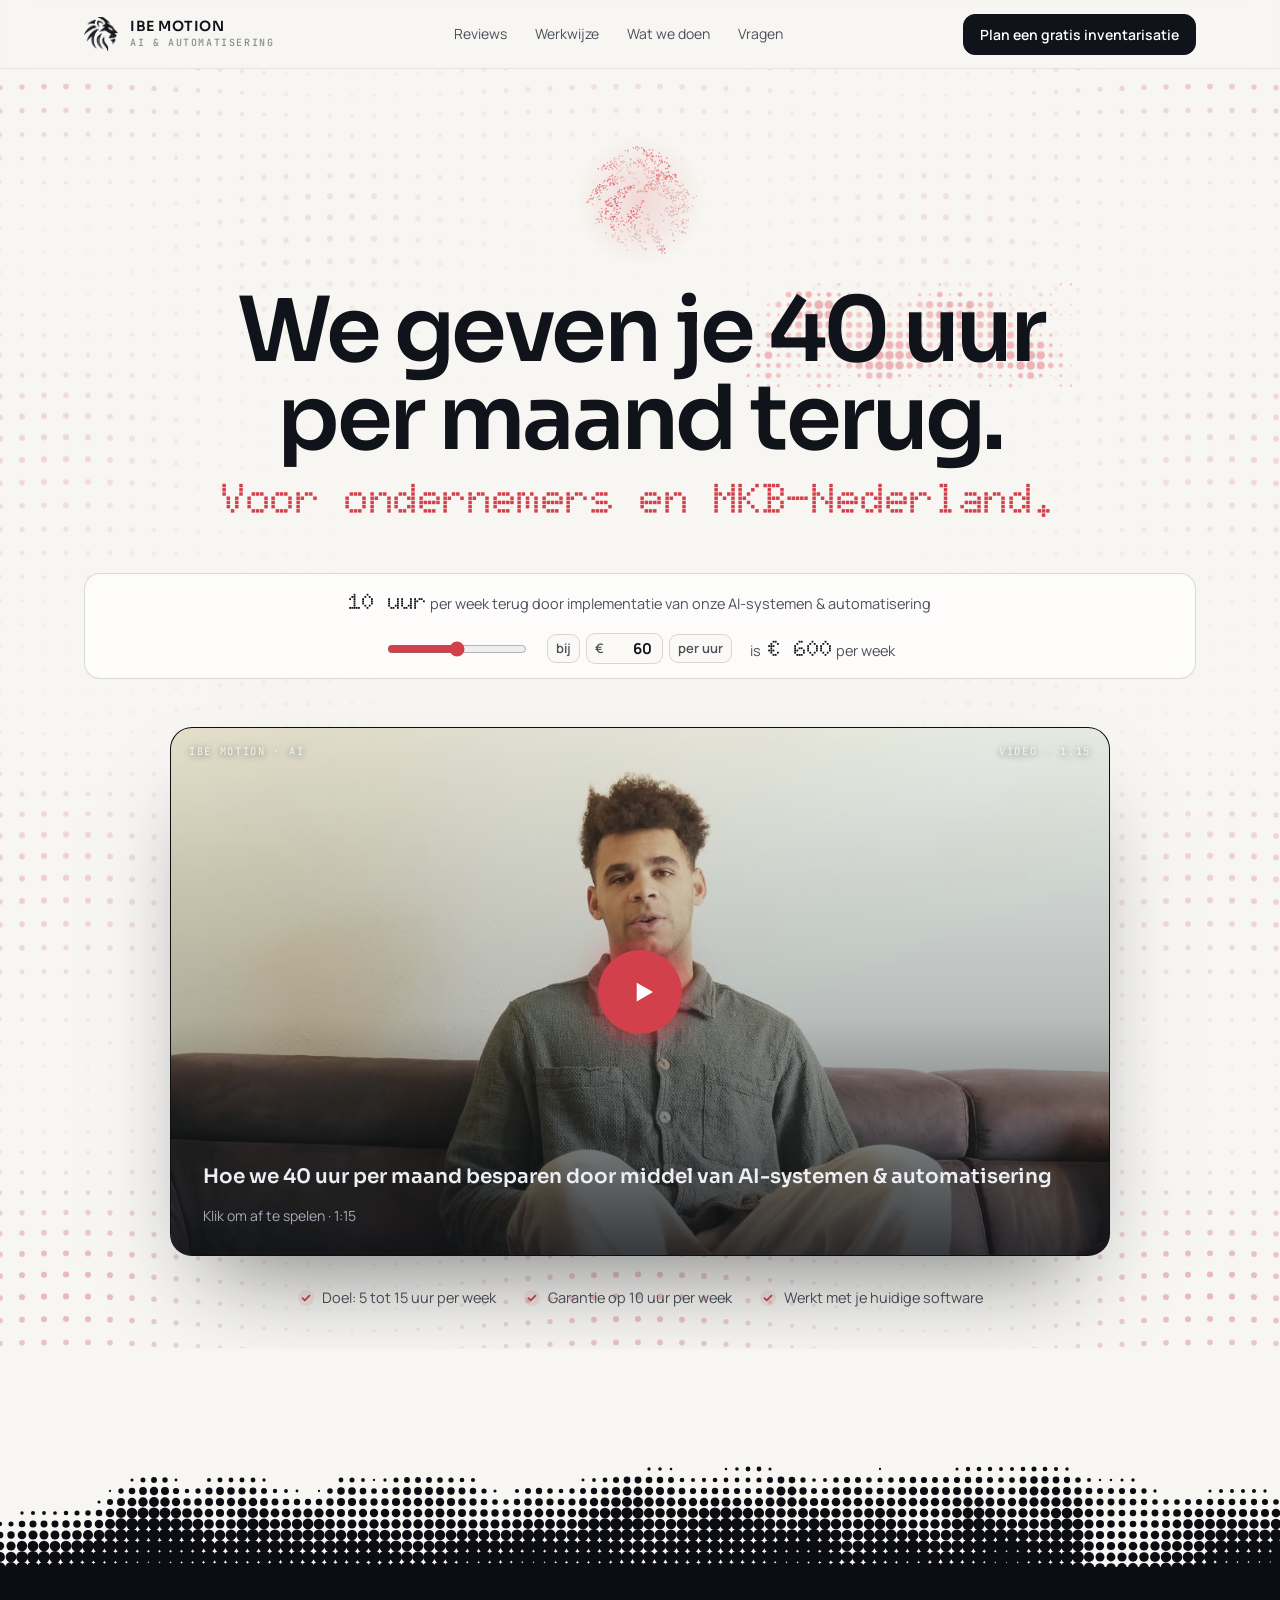
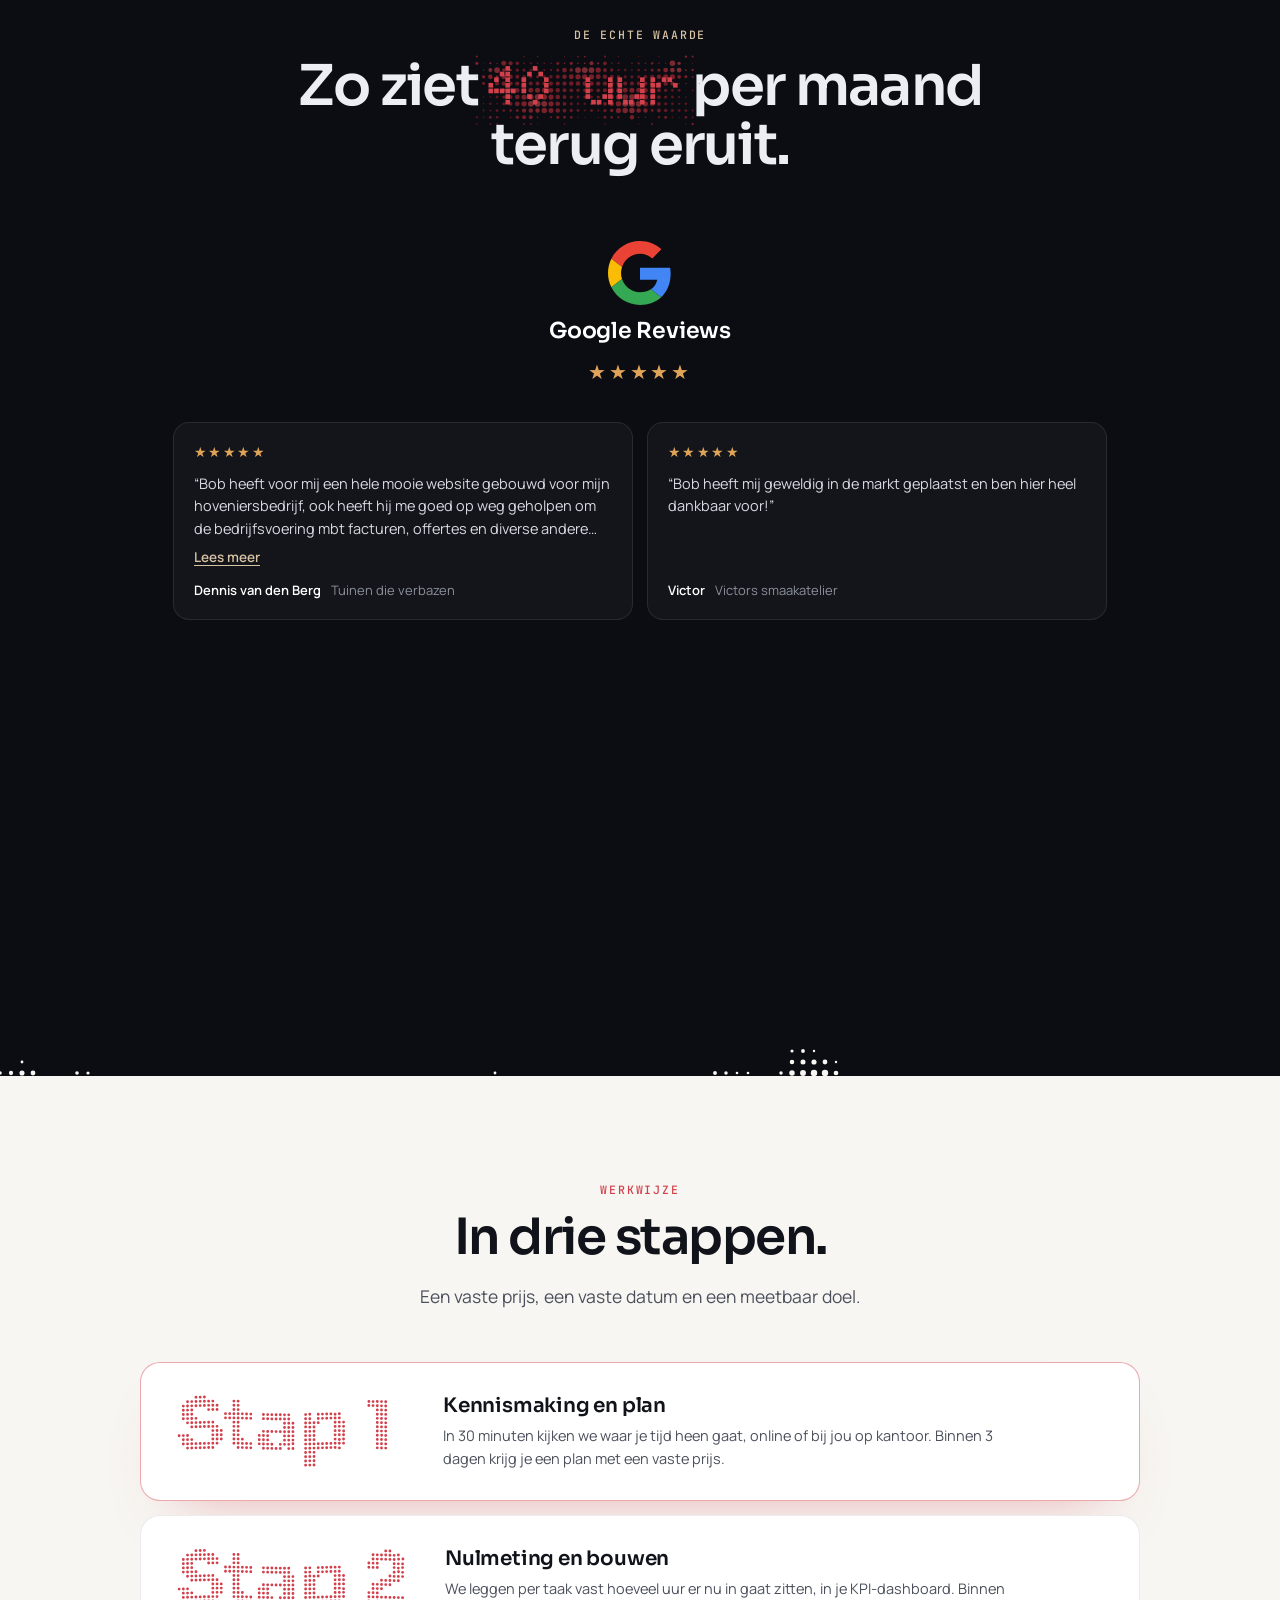
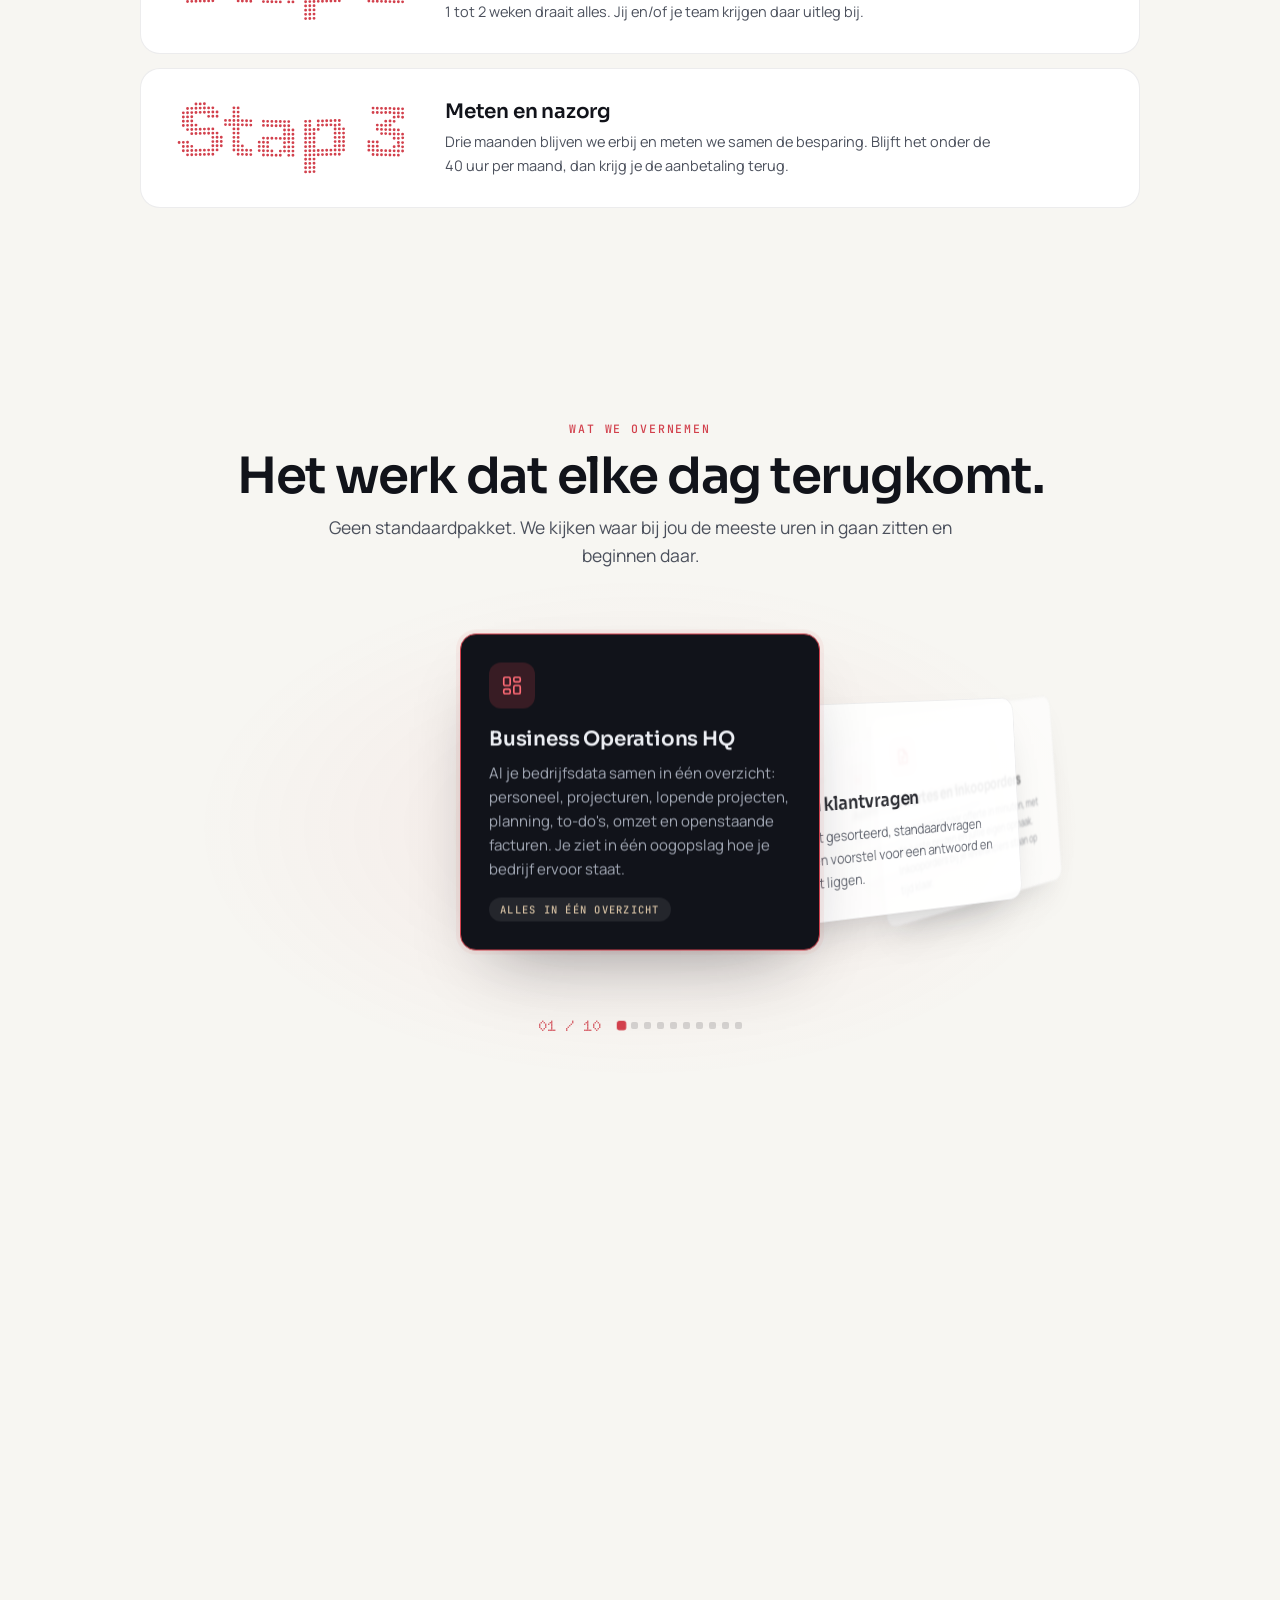
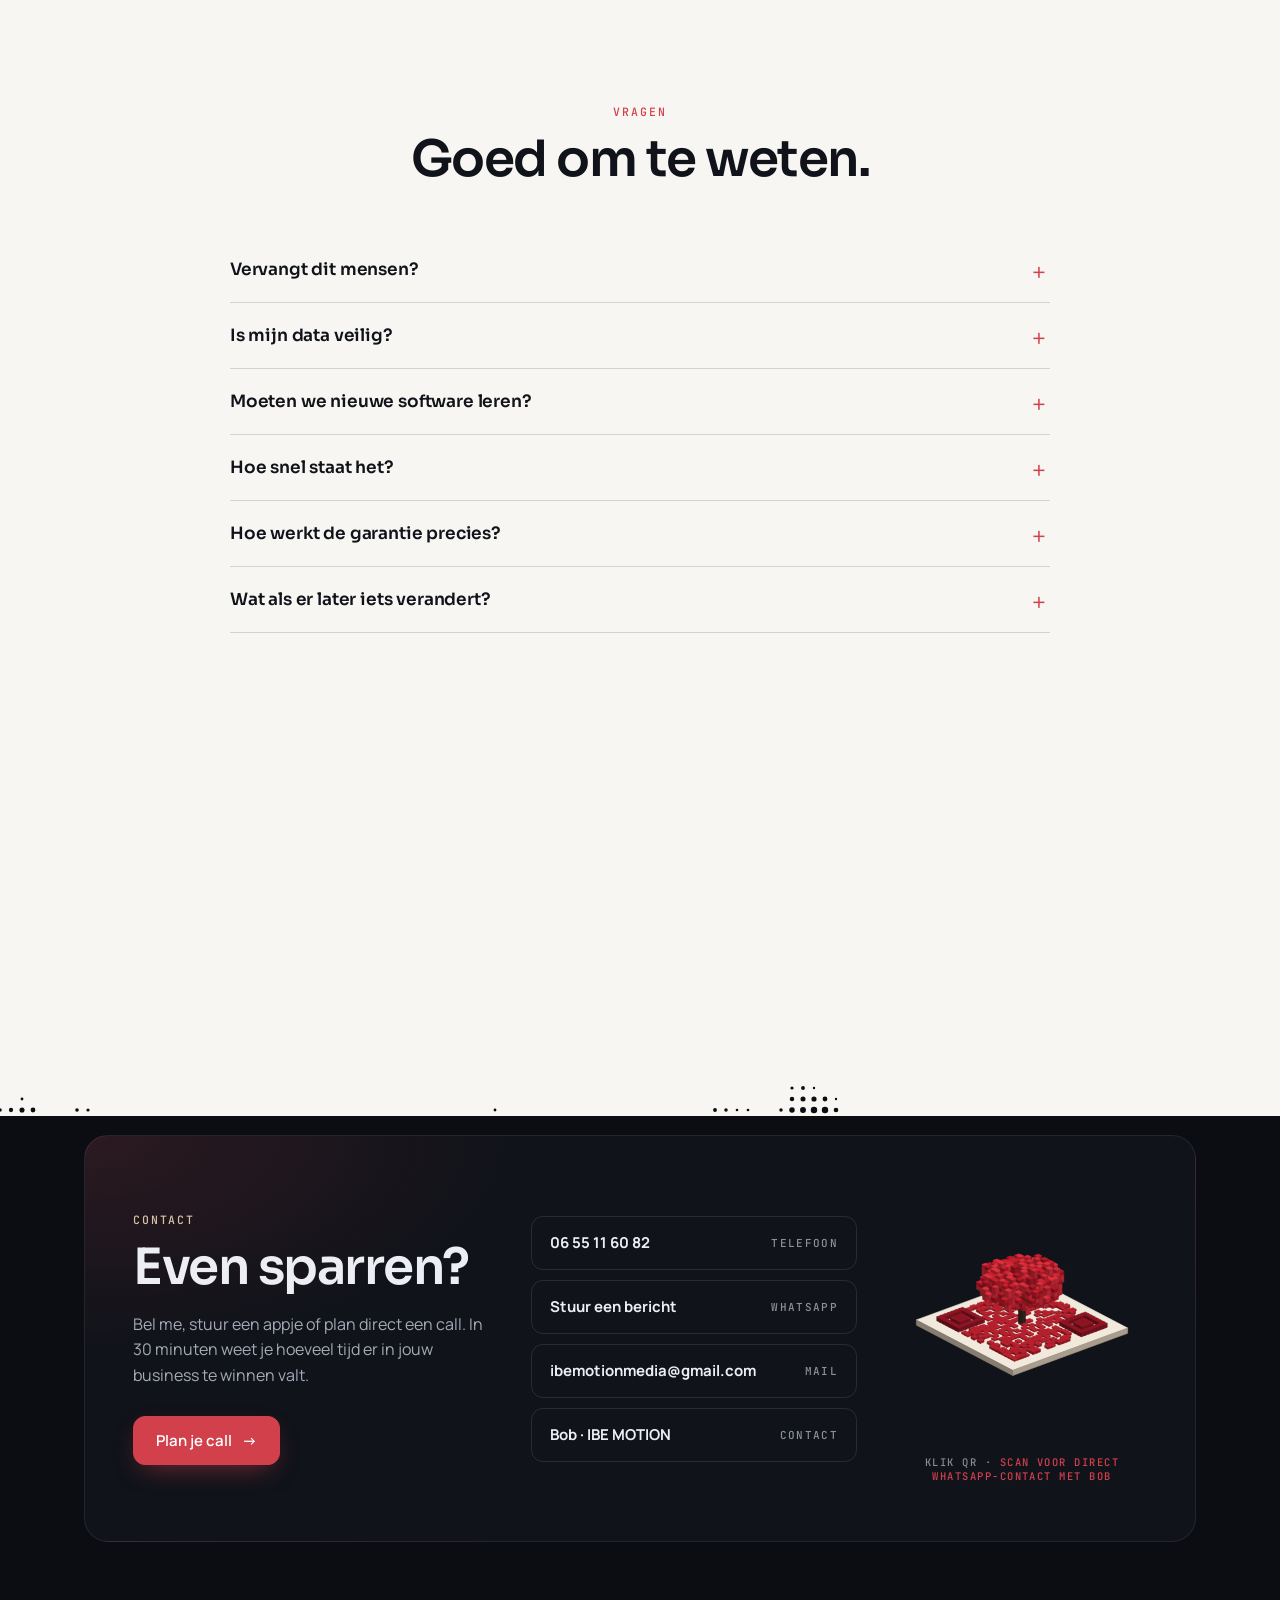
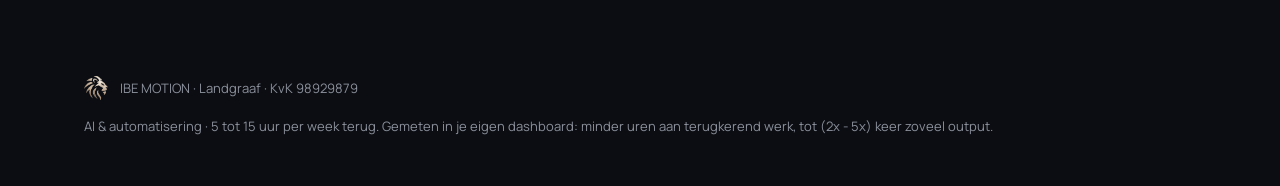
==== commit e6729cd8: "AI-site: nieuwe videotitel, afspeelknop op telefoon linksonder" ====
--- a/ai-implementatie/index.html
+++ b/ai-implementatie/index.html
@@ -10,9 +10,9 @@
   <link rel="preconnect" href="https://fonts.googleapis.com">
   <link rel="preconnect" href="https://fonts.gstatic.com" crossorigin>
   <link href="https://fonts.googleapis.com/css2?family=Sora:wght@400;500;600;700&family=Manrope:wght@400;500;600;700&family=Doto:wght@600;800;900&family=JetBrains+Mono:wght@500;600&display=swap" rel="stylesheet">
-  <link rel="stylesheet" href="css/ai.css?v=20261114a">
-  <link rel="stylesheet" href="css/ibe-form.css?v=20261114a">
-  <link rel="stylesheet" href="css/ibe-fx.css?v=20261114a">
+  <link rel="stylesheet" href="css/ai.css?v=20261114e">
+  <link rel="stylesheet" href="css/ibe-form.css?v=20261114e">
+  <link rel="stylesheet" href="css/ibe-fx.css?v=20261114e">
 </head>
 <body>
 
@@ -47,7 +47,7 @@
       <span class="corner">IBE MOTION · AI</span><span class="corner r" id="vsl-len">Video · 3 min</span>
       <div class="vsl-in">
         <button class="play" id="vsl-play" aria-label="Video afspelen" data-i-attr="aria-label:vsl.aria"><svg width="30" height="30" viewBox="0 0 24 24" fill="#fff"><path d="M7 4.5v15l13-7.5z"/></svg></button>
-        <b data-i="vsl.title">Hoe we 40 uur per maand vrijmaken</b>
+        <b data-i="vsl.title">Hoe we 40 uur per maand besparen door middel van AI-systemen &amp; automatisering</b>
         <small id="vsl-sub" data-i="vsl.sub">De video staat hier binnenkort. Tot die tijd vertel ik het je graag zelf.</small>
       </div>
     </div>
@@ -181,21 +181,21 @@
 </footer>
 </div>
 
-<script src="js/config.js?v=20261114a"></script>
-<script src="js/en.js?v=20261114a"></script>
-<script src="js/i18n.js?v=20261114a"></script>
-<script src="js/lion-mask.js?v=20261114a"></script>
-<script src="js/ibe-dots.js?v=20261114a"></script>
-<script src="js/ibe-fx.js?v=20261114a"></script>
-<script src="js/ibe-qr.js?v=20261114a"></script>
-<script src="js/jspdf.umd.min.js?v=20261114a"></script>
-<script src="js/ibe-form.js?v=20261114a"></script>
+<script src="js/config.js?v=20261114e"></script>
+<script src="js/en.js?v=20261114e"></script>
+<script src="js/i18n.js?v=20261114e"></script>
+<script src="js/lion-mask.js?v=20261114e"></script>
+<script src="js/ibe-dots.js?v=20261114e"></script>
+<script src="js/ibe-fx.js?v=20261114e"></script>
+<script src="js/ibe-qr.js?v=20261114e"></script>
+<script src="js/jspdf.umd.min.js?v=20261114e"></script>
+<script src="js/ibe-form.js?v=20261114e"></script>
 <script>
 const T = IBEI18n.t; // T('Nederlands', 'English')
 
 
 window.__formData = null; // de intake staat niet meer op deze pagina; onboarding.html heeft zijn eigen formulier
 </script>
-<script src="js/ai.js?v=20261114a"></script>
+<script src="js/ai.js?v=20261114e"></script>
 </body>
 </html>
--- a/ai-implementatie/css/ai.css
+++ b/ai-implementatie/css/ai.css
@@ -98,8 +98,8 @@
 /* Met stilstaand beeld: afspeelknop in het midden, titel linksonder op een donkere verloop zodat het gezicht zichtbaar blijft */
 .vsl.has-poster canvas { display: none; }
 .vsl.has-poster .vsl-in { background: linear-gradient(to top, rgba(13,15,20,.82), rgba(13,15,20,.25) 45%, rgba(13,15,20,.05)); justify-content: flex-end; align-items: flex-start; text-align: left; padding: 28px 32px; }
-.vsl.has-poster .play { position: absolute; left: 50%; top: 50%; transform: translate(-50%, -50%); }
-.vsl.has-poster .play:hover { transform: translate(-50%, -50%) scale(1.06); }
+.vsl.has-poster .play { position: absolute; left: 50%; top: 50%; transform: translate(-50%, -50%); transition: scale .2s; } /* alleen het vergroten animeert, niet het centreren bij het laden */
+.vsl.has-poster .play:hover { transform: translate(-50%, -50%); scale: 1.06; }
 .vsl.has-poster .corner { color: #fff; text-shadow: 0 1px 6px rgba(0,0,0,.5); }
 .vsl video, .vsl iframe { position: absolute; inset: 0; width: 100%; height: 100%; border: 0; background: #000; }
 .trust { display: flex; justify-content: center; gap: 28px; flex-wrap: wrap; margin-top: 30px; color: var(--text-2); font-size: 14.5px; }
@@ -623,7 +623,11 @@
 /* Telefoon: titel en tekst bij de video compacter, zodat de afspeelknop vrij blijft */
 @media (max-width: 560px) {
   .vsl.has-poster .vsl-in { padding: 12px 14px; gap: 2px; }
-  .vsl.has-poster .play { top: 35%; width: 50px; height: 50px; }
+  .vsl.has-poster .play, .vsl.has-poster .play:hover { position: static; transform: none; width: 46px; height: 46px; margin-bottom: 8px; } /* knop linksonder boven de titel: vrij van het gezicht en de tekst */
   .vsl.has-poster b { font-size: 14px; }
   .vsl.has-poster small { font-size: 11.5px; }
 }
+/* Kleine telefoon: de lange videotitel loopt over drie regels */
+@media (max-width: 400px) {
+  .vsl.has-poster b { font-size: 13px; line-height: 1.3; }
+}
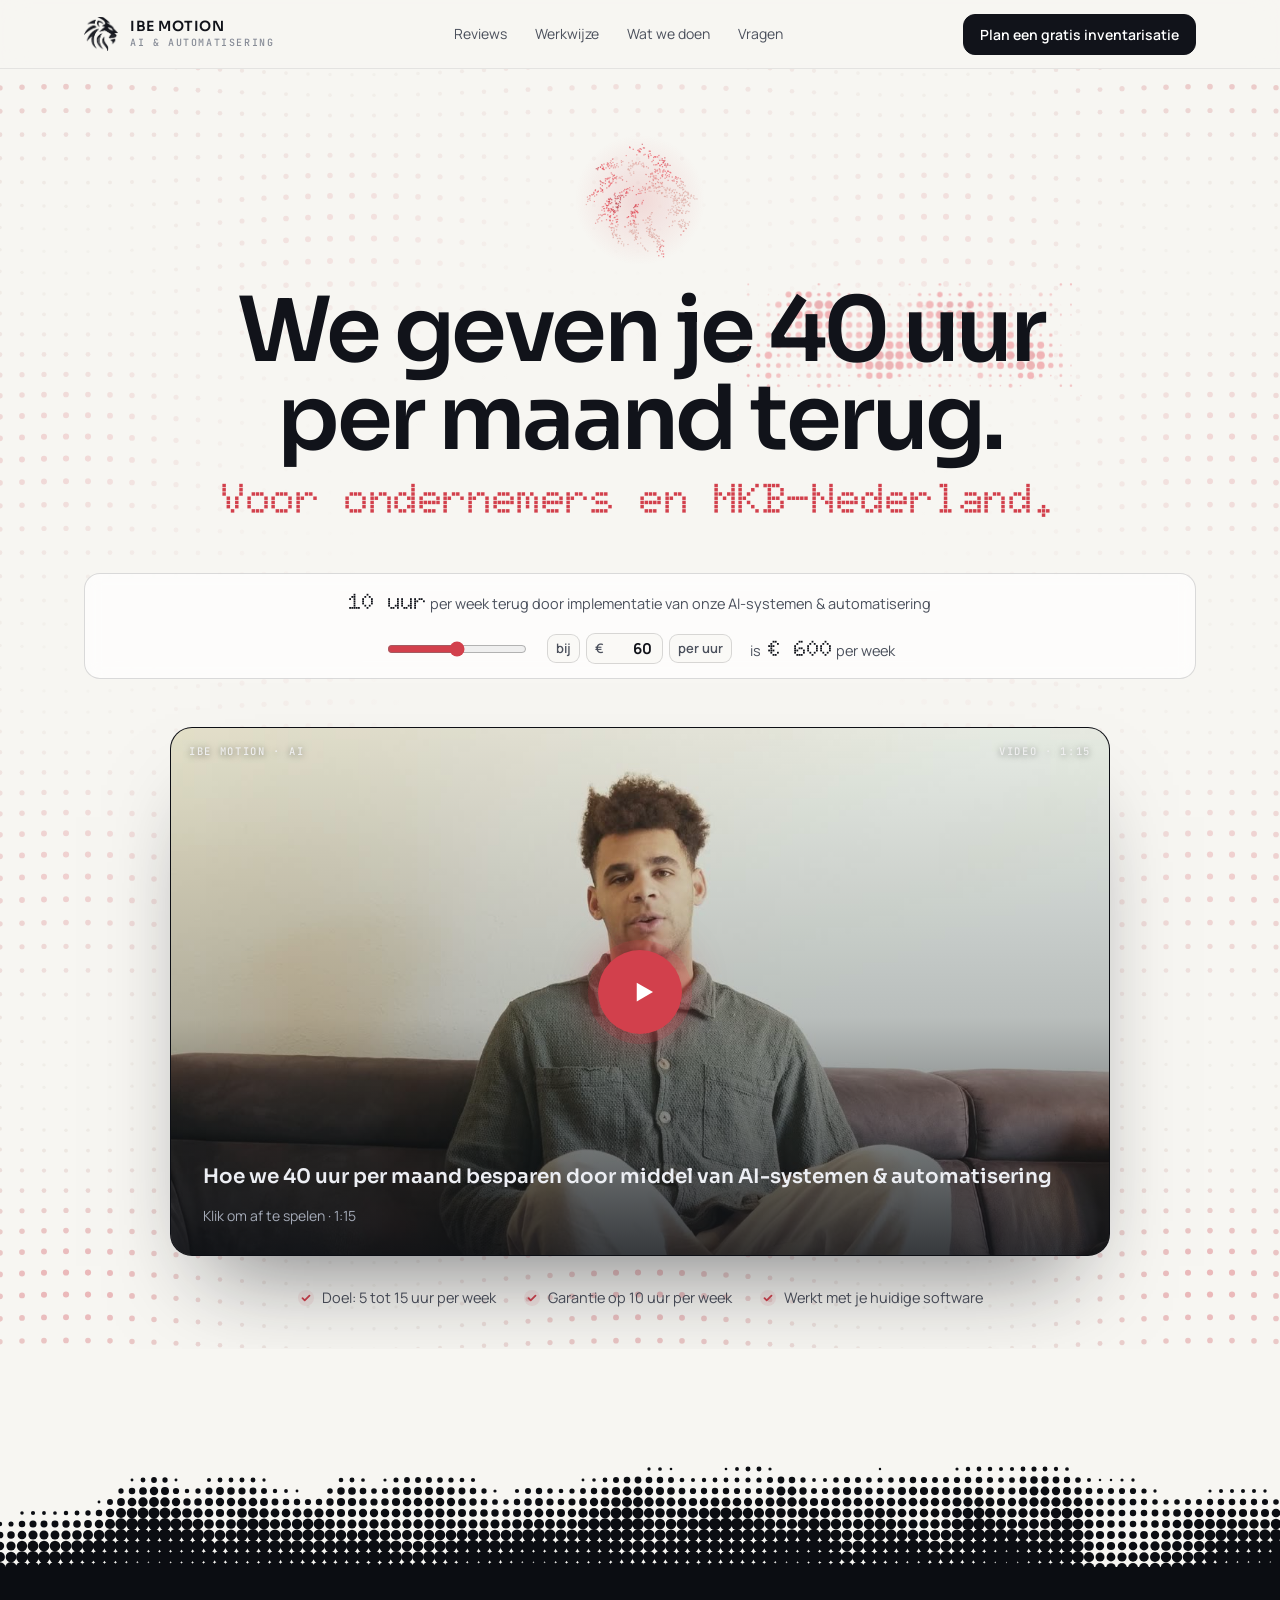
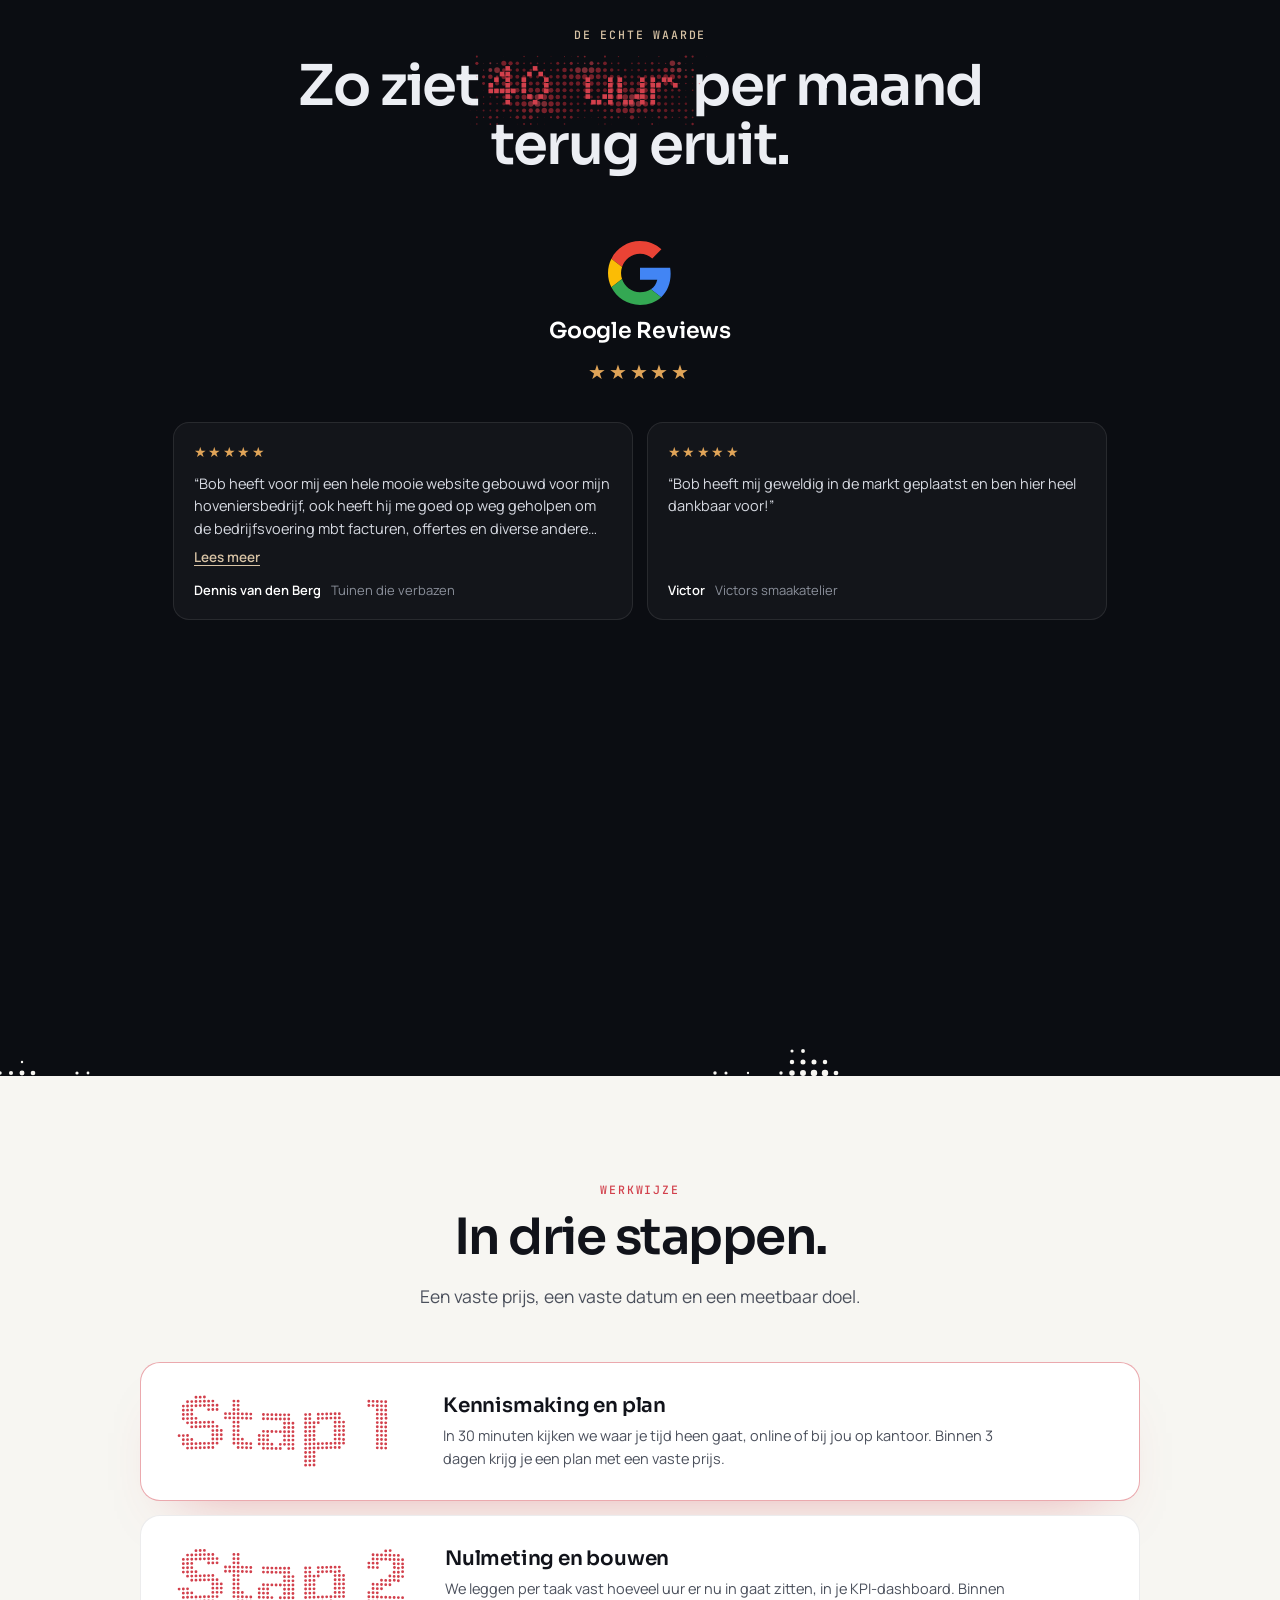
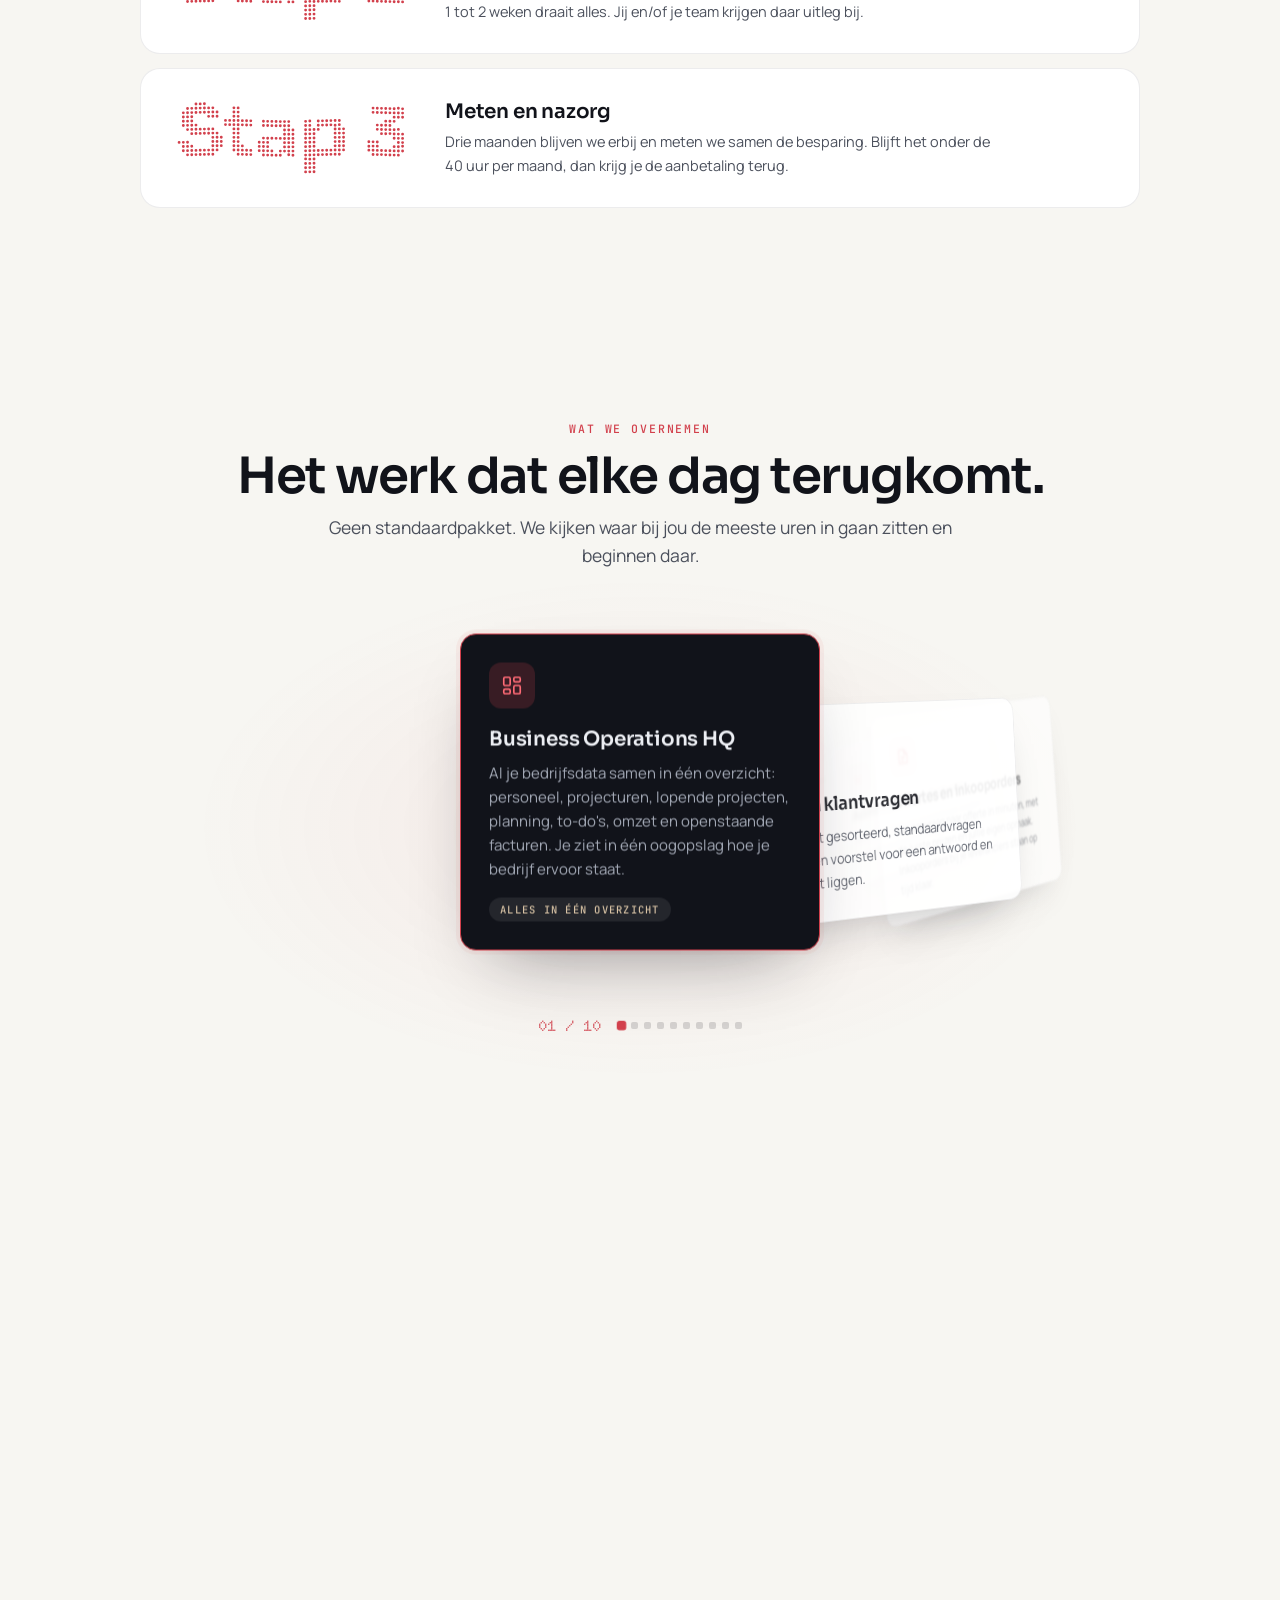
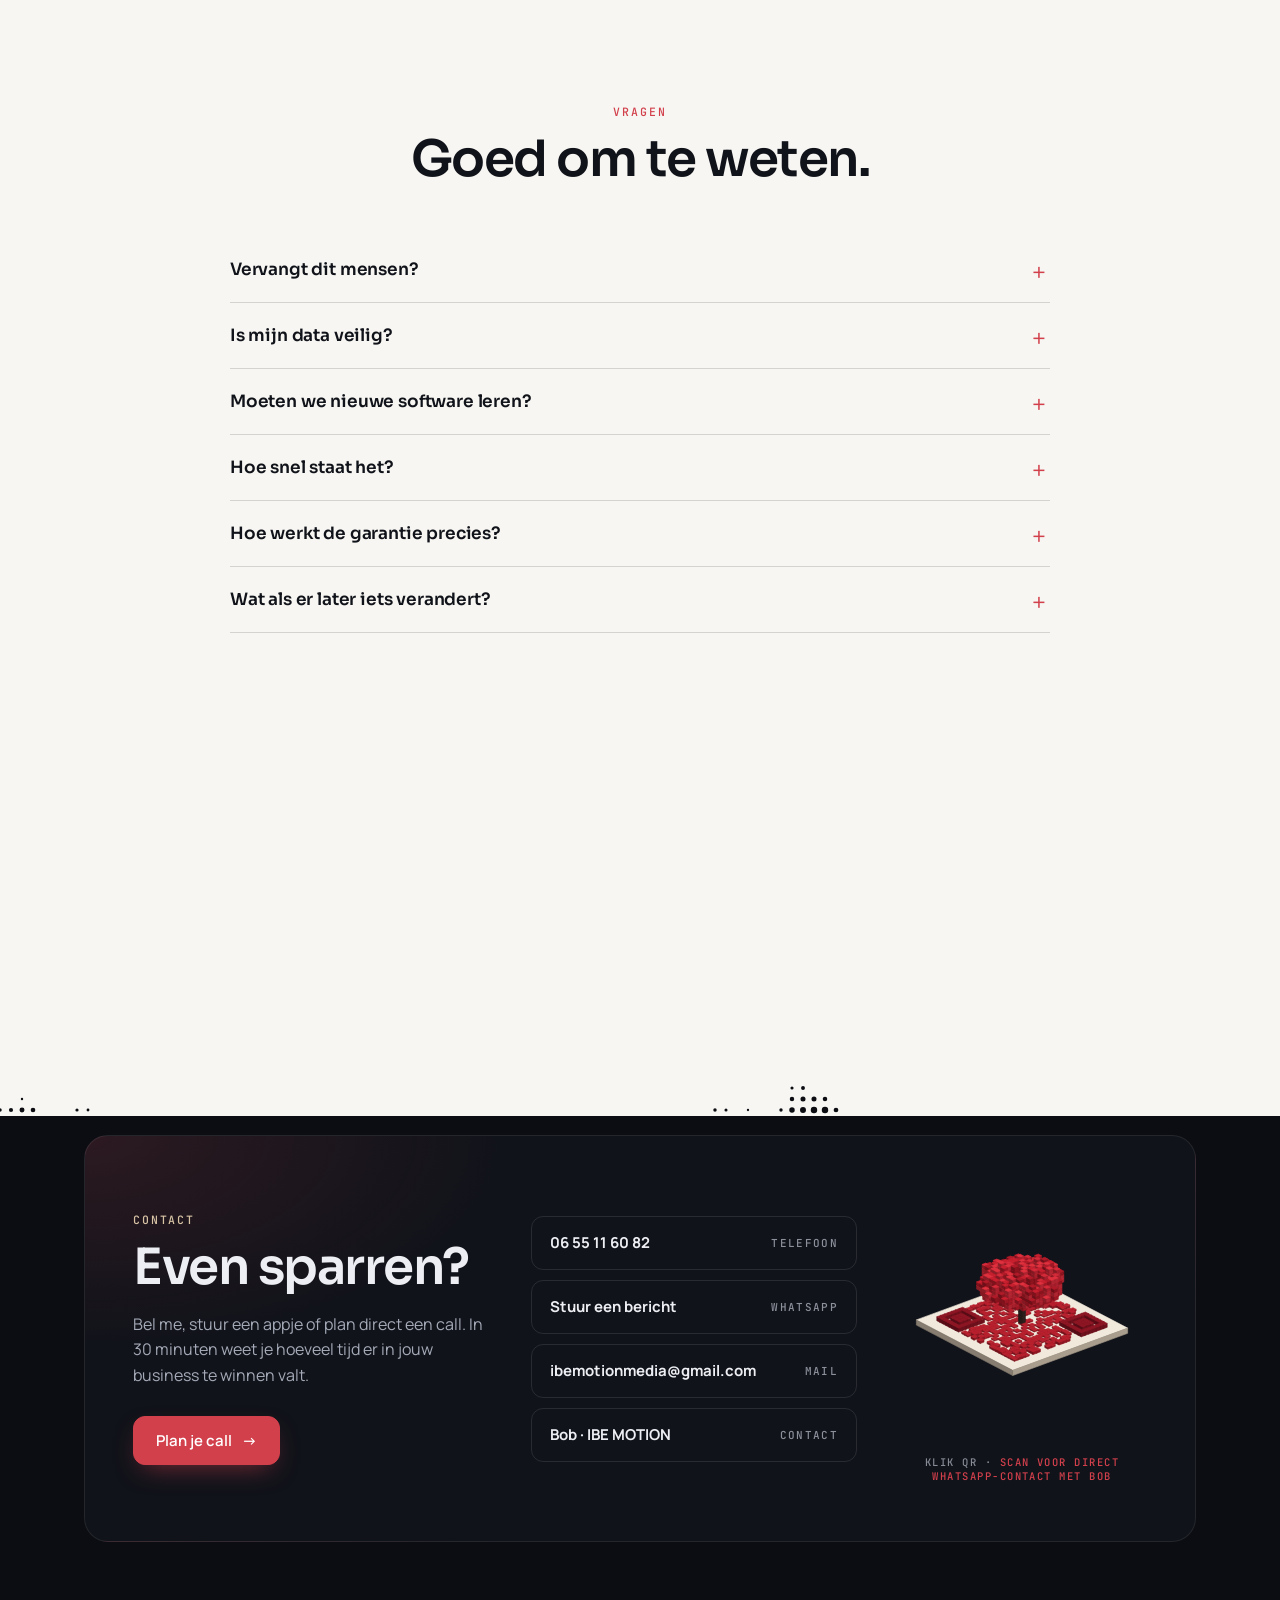
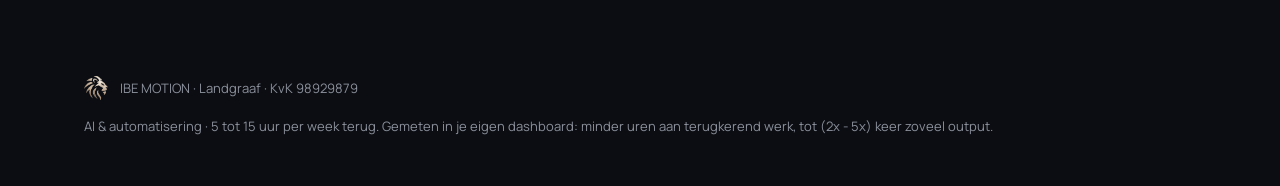
==== commit c0d1b861: "AI-site: Trustpilot-verificatie" ====
--- a/ai-implementatie/index.html
+++ b/ai-implementatie/index.html
@@ -3,6 +3,7 @@
 <head>
   <meta charset="utf-8">
   <meta name="viewport" content="width=device-width, initial-scale=1">
+  <meta name="trustpilot-one-time-domain-verification-id" content="9106a02a-8dbe-4658-8fba-fbc5ab0c83f6"/>
   <title data-i="t.title">AI &amp; automatisering · IBE MOTION</title>
   <meta name="description" data-i-attr="content:t.desc" content="We geven je 5 tot 15 uur per week terug, anders betaal je ons niks. IBE MOTION neemt het terugkerende werk op de computer over voor ondernemers en MKB-Nederland.">
   <link rel="icon" type="image/png" href="assets/favicon.png">
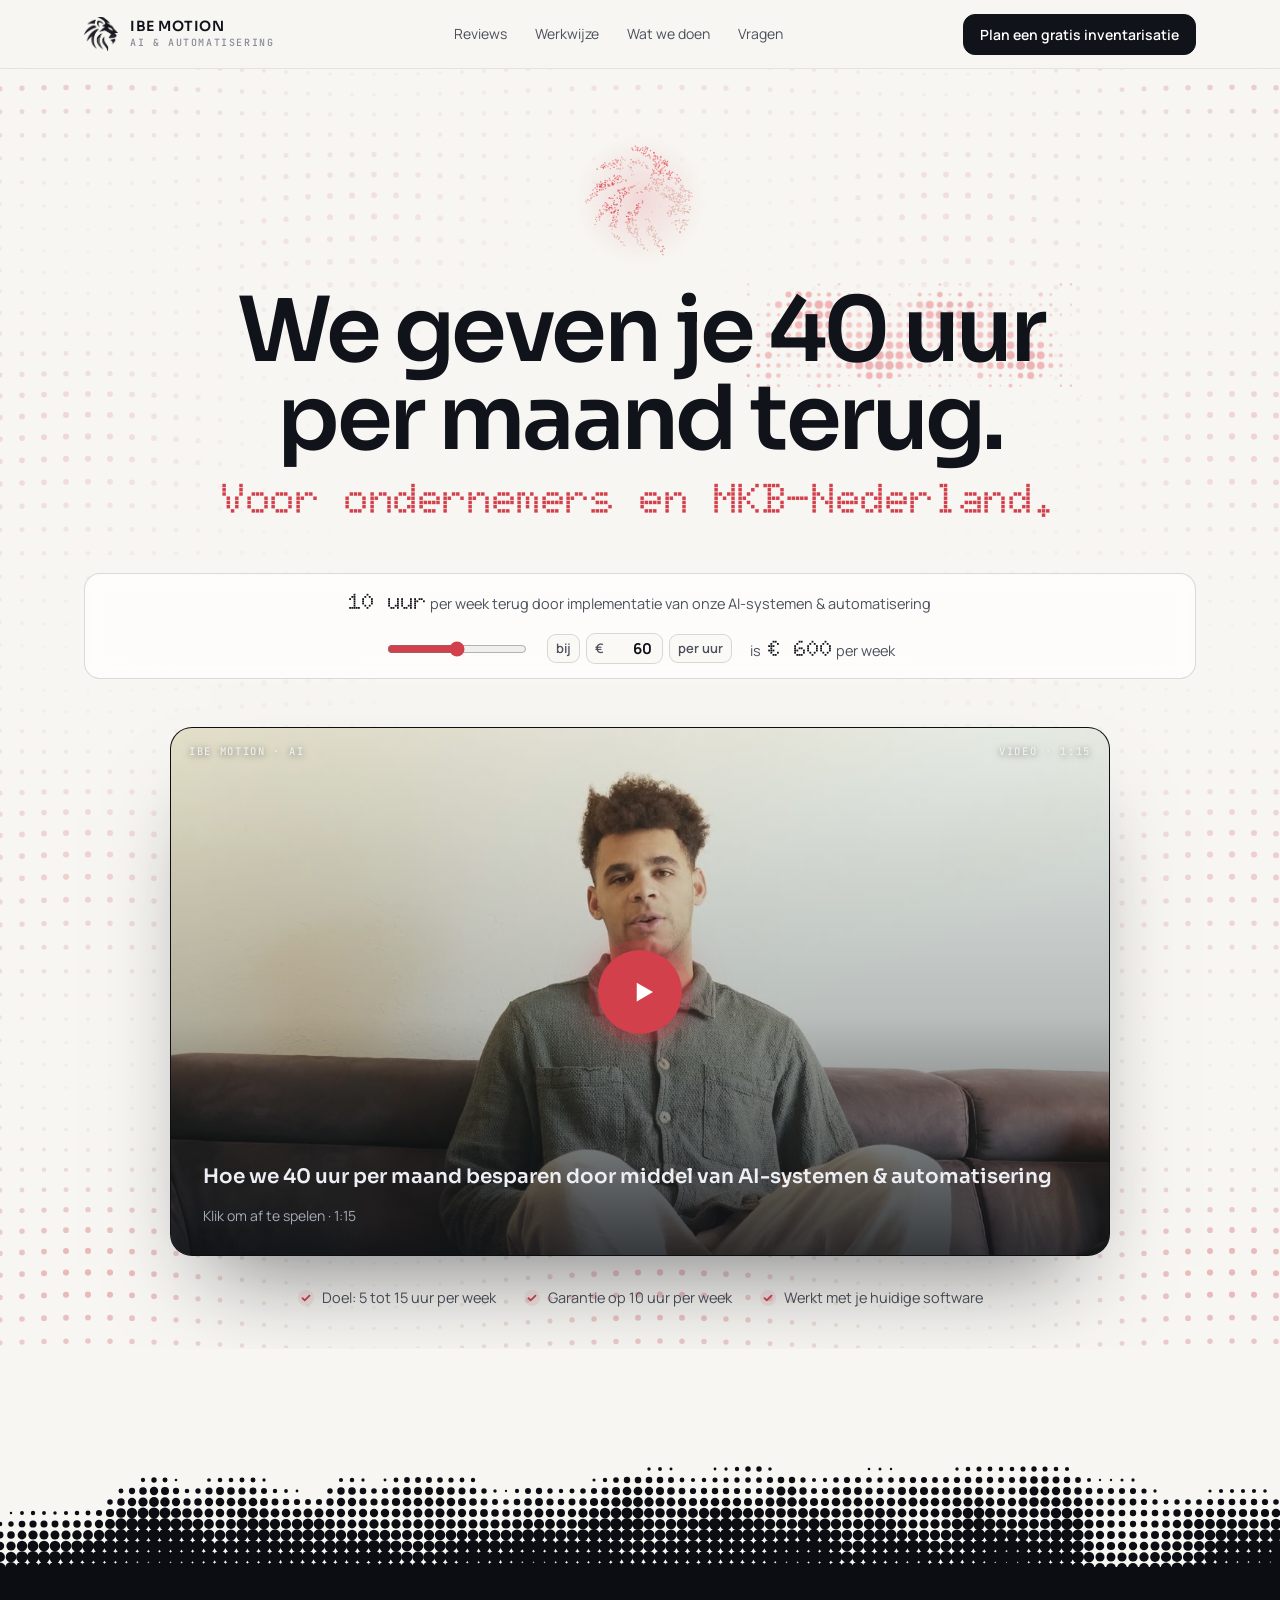
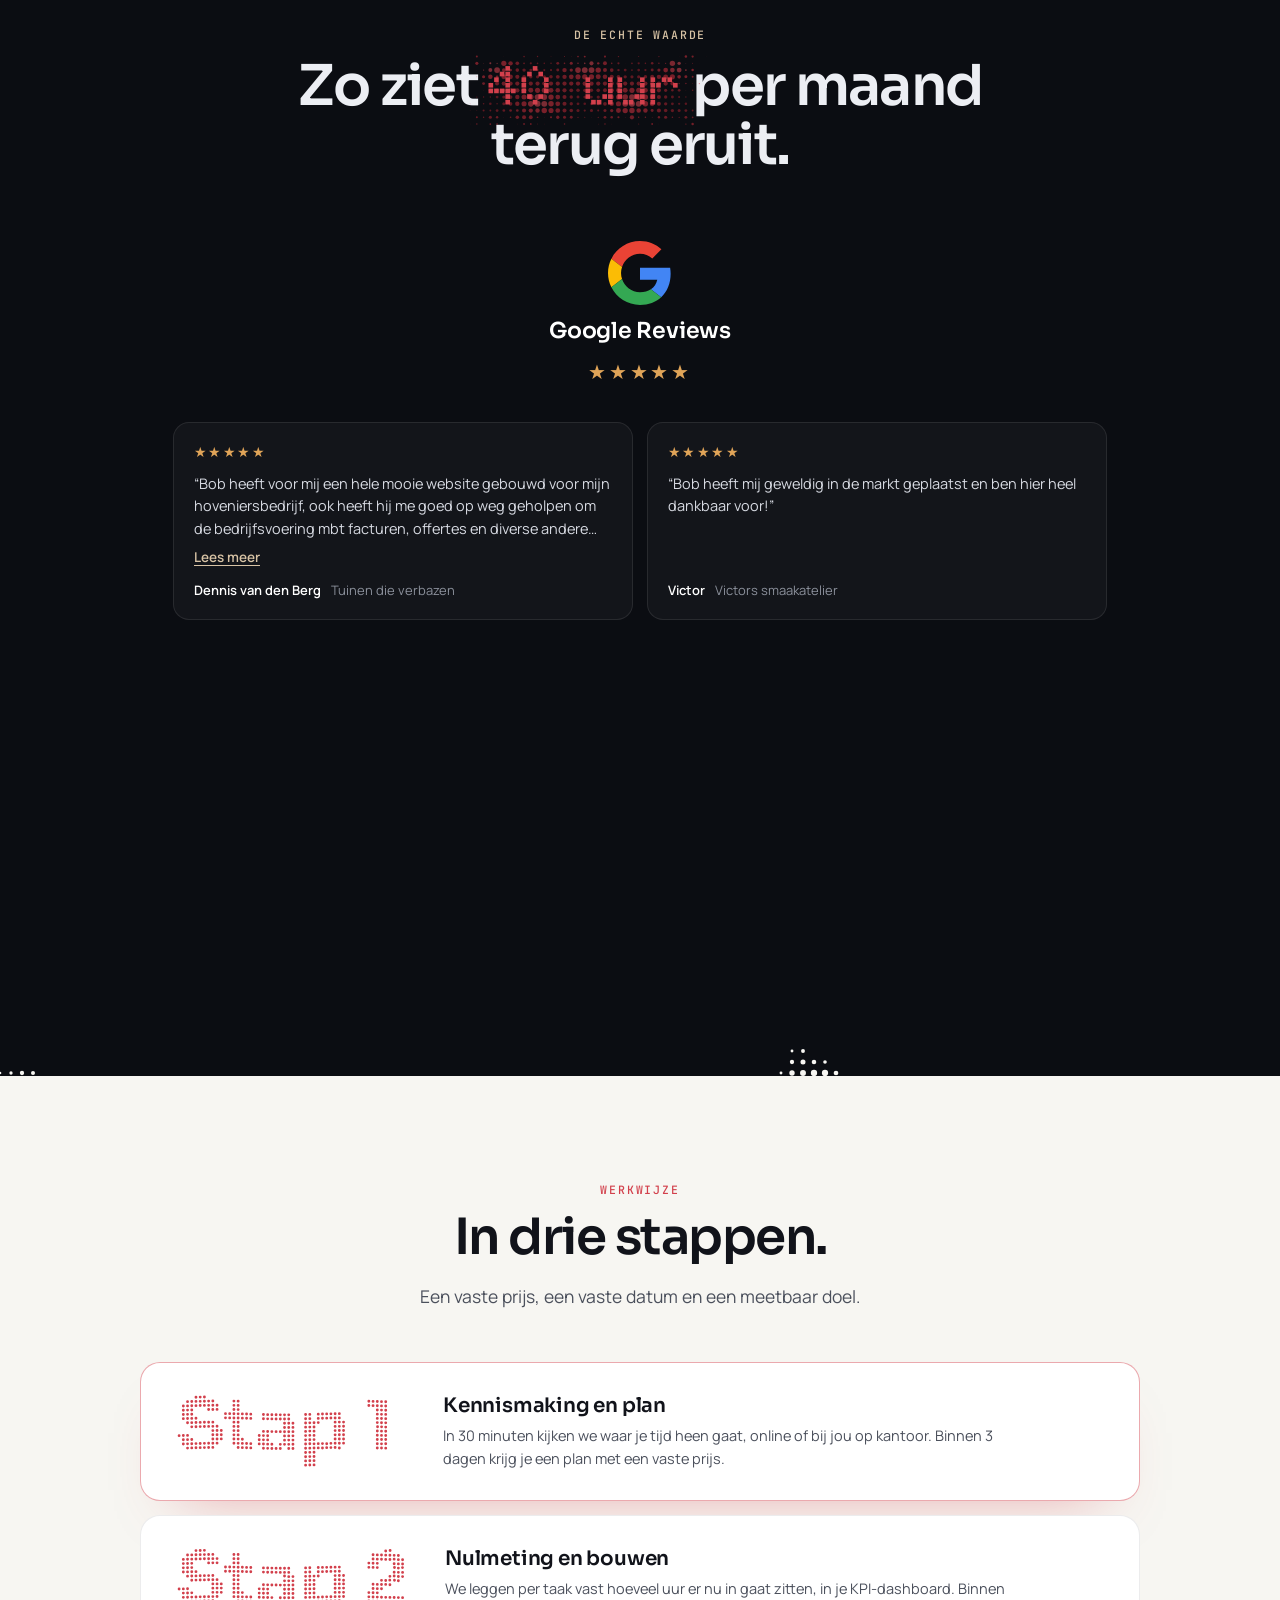
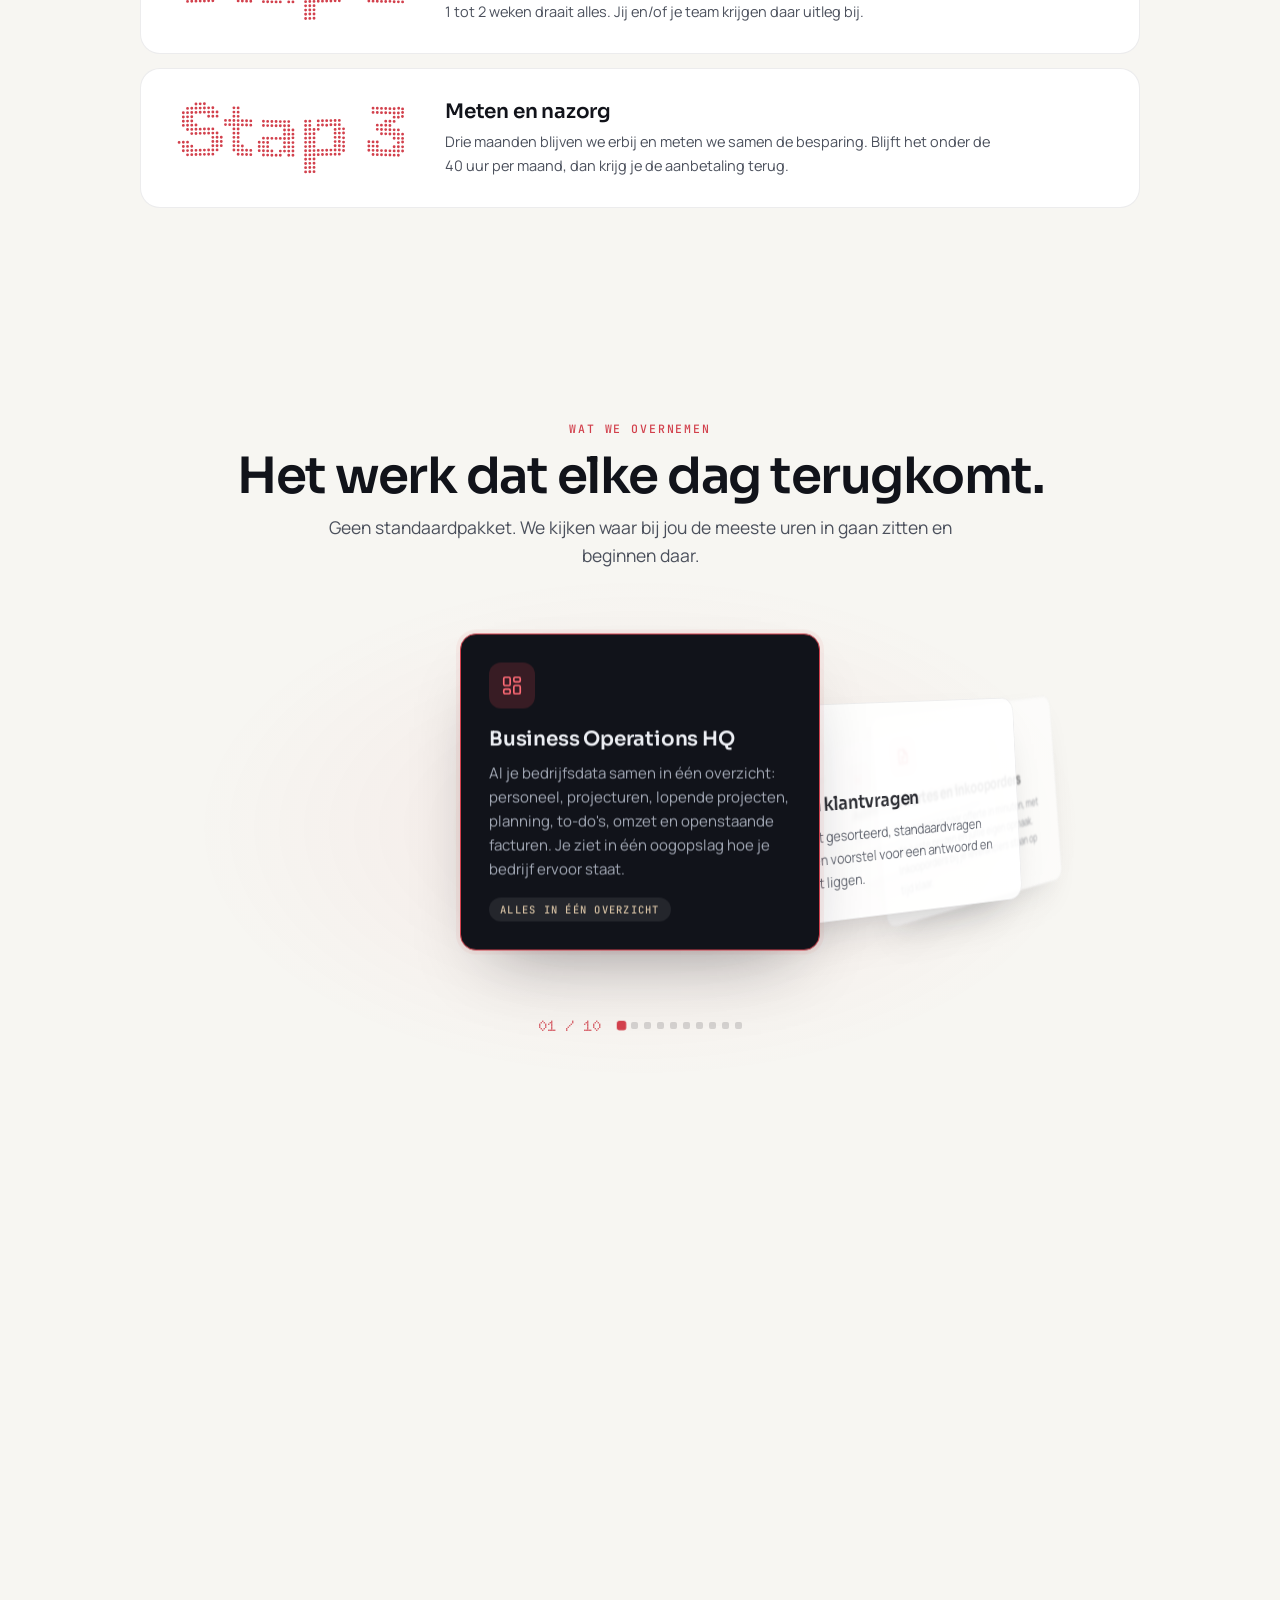
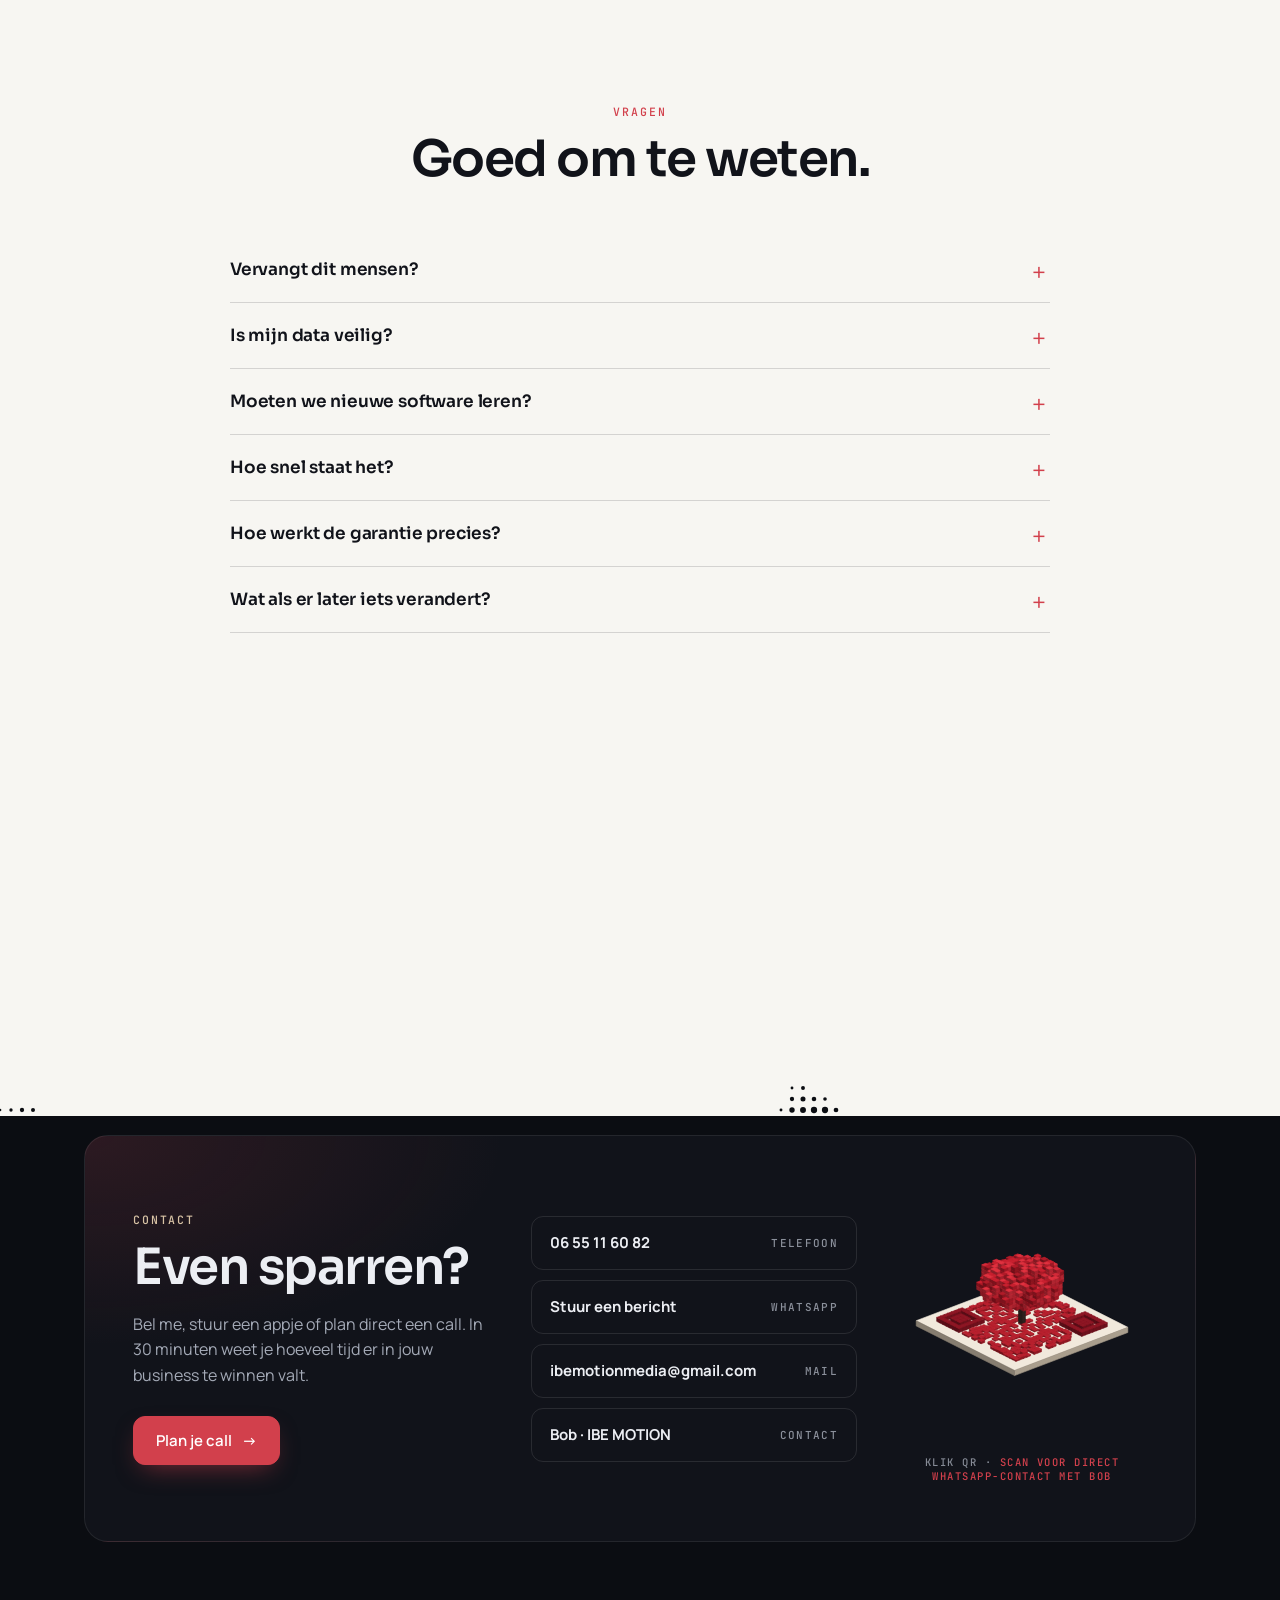
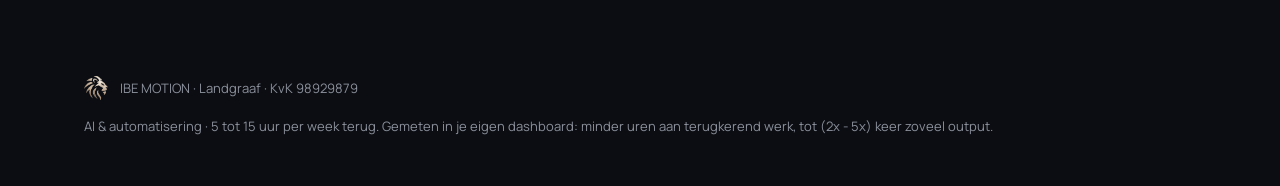
==== commit 97ef46d3: "AI-site: video start direct in de klik (Safari-fix)" ====
--- a/ai-implementatie/index.html
+++ b/ai-implementatie/index.html
@@ -11,9 +11,9 @@
   <link rel="preconnect" href="https://fonts.googleapis.com">
   <link rel="preconnect" href="https://fonts.gstatic.com" crossorigin>
   <link href="https://fonts.googleapis.com/css2?family=Sora:wght@400;500;600;700&family=Manrope:wght@400;500;600;700&family=Doto:wght@600;800;900&family=JetBrains+Mono:wght@500;600&display=swap" rel="stylesheet">
-  <link rel="stylesheet" href="css/ai.css?v=20261114e">
-  <link rel="stylesheet" href="css/ibe-form.css?v=20261114e">
-  <link rel="stylesheet" href="css/ibe-fx.css?v=20261114e">
+  <link rel="stylesheet" href="css/ai.css?v=20261118a">
+  <link rel="stylesheet" href="css/ibe-form.css?v=20261118a">
+  <link rel="stylesheet" href="css/ibe-fx.css?v=20261118a">
 </head>
 <body>
 
@@ -182,21 +182,21 @@
 </footer>
 </div>
 
-<script src="js/config.js?v=20261114e"></script>
-<script src="js/en.js?v=20261114e"></script>
-<script src="js/i18n.js?v=20261114e"></script>
-<script src="js/lion-mask.js?v=20261114e"></script>
-<script src="js/ibe-dots.js?v=20261114e"></script>
-<script src="js/ibe-fx.js?v=20261114e"></script>
-<script src="js/ibe-qr.js?v=20261114e"></script>
-<script src="js/jspdf.umd.min.js?v=20261114e"></script>
-<script src="js/ibe-form.js?v=20261114e"></script>
+<script src="js/config.js?v=20261118a"></script>
+<script src="js/en.js?v=20261118a"></script>
+<script src="js/i18n.js?v=20261118a"></script>
+<script src="js/lion-mask.js?v=20261118a"></script>
+<script src="js/ibe-dots.js?v=20261118a"></script>
+<script src="js/ibe-fx.js?v=20261118a"></script>
+<script src="js/ibe-qr.js?v=20261118a"></script>
+<script src="js/jspdf.umd.min.js?v=20261118a"></script>
+<script src="js/ibe-form.js?v=20261118a"></script>
 <script>
 const T = IBEI18n.t; // T('Nederlands', 'English')
 
 
 window.__formData = null; // de intake staat niet meer op deze pagina; onboarding.html heeft zijn eigen formulier
 </script>
-<script src="js/ai.js?v=20261114e"></script>
+<script src="js/ai.js?v=20261118a"></script>
 </body>
 </html>
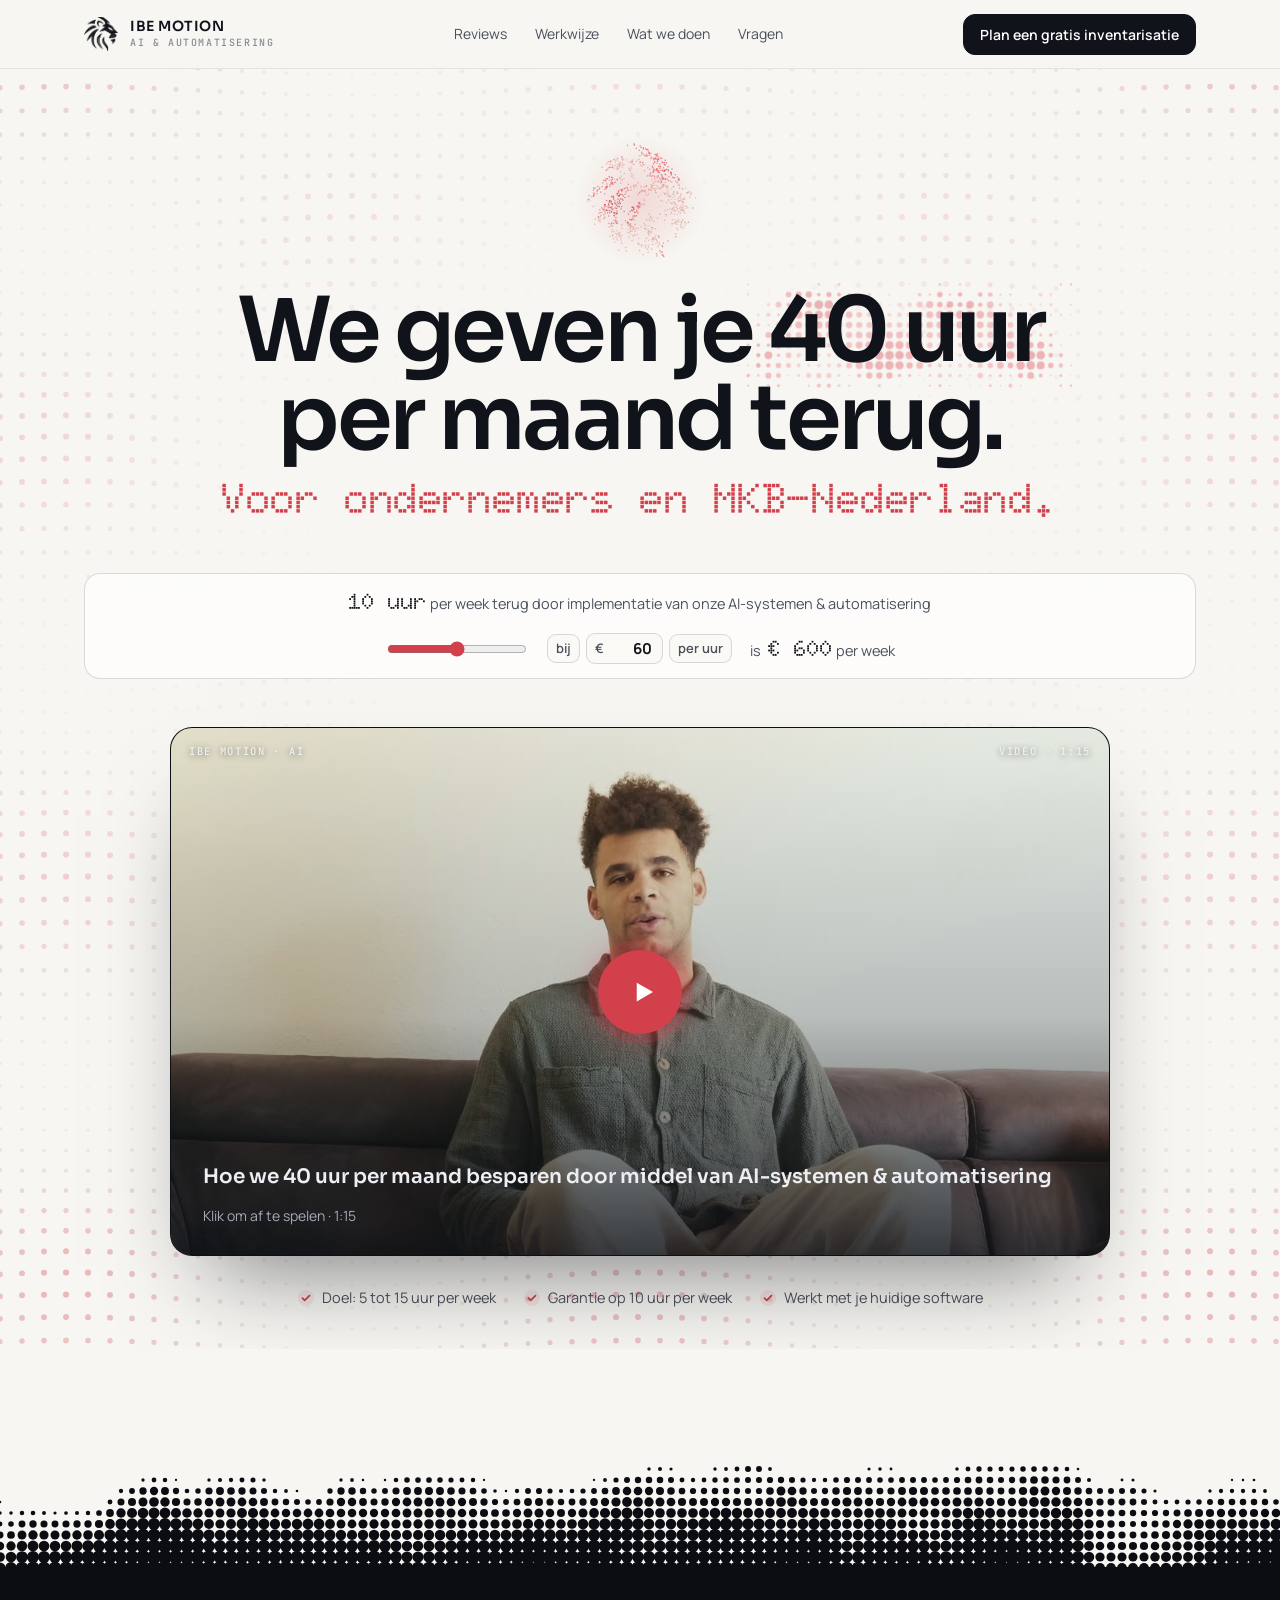
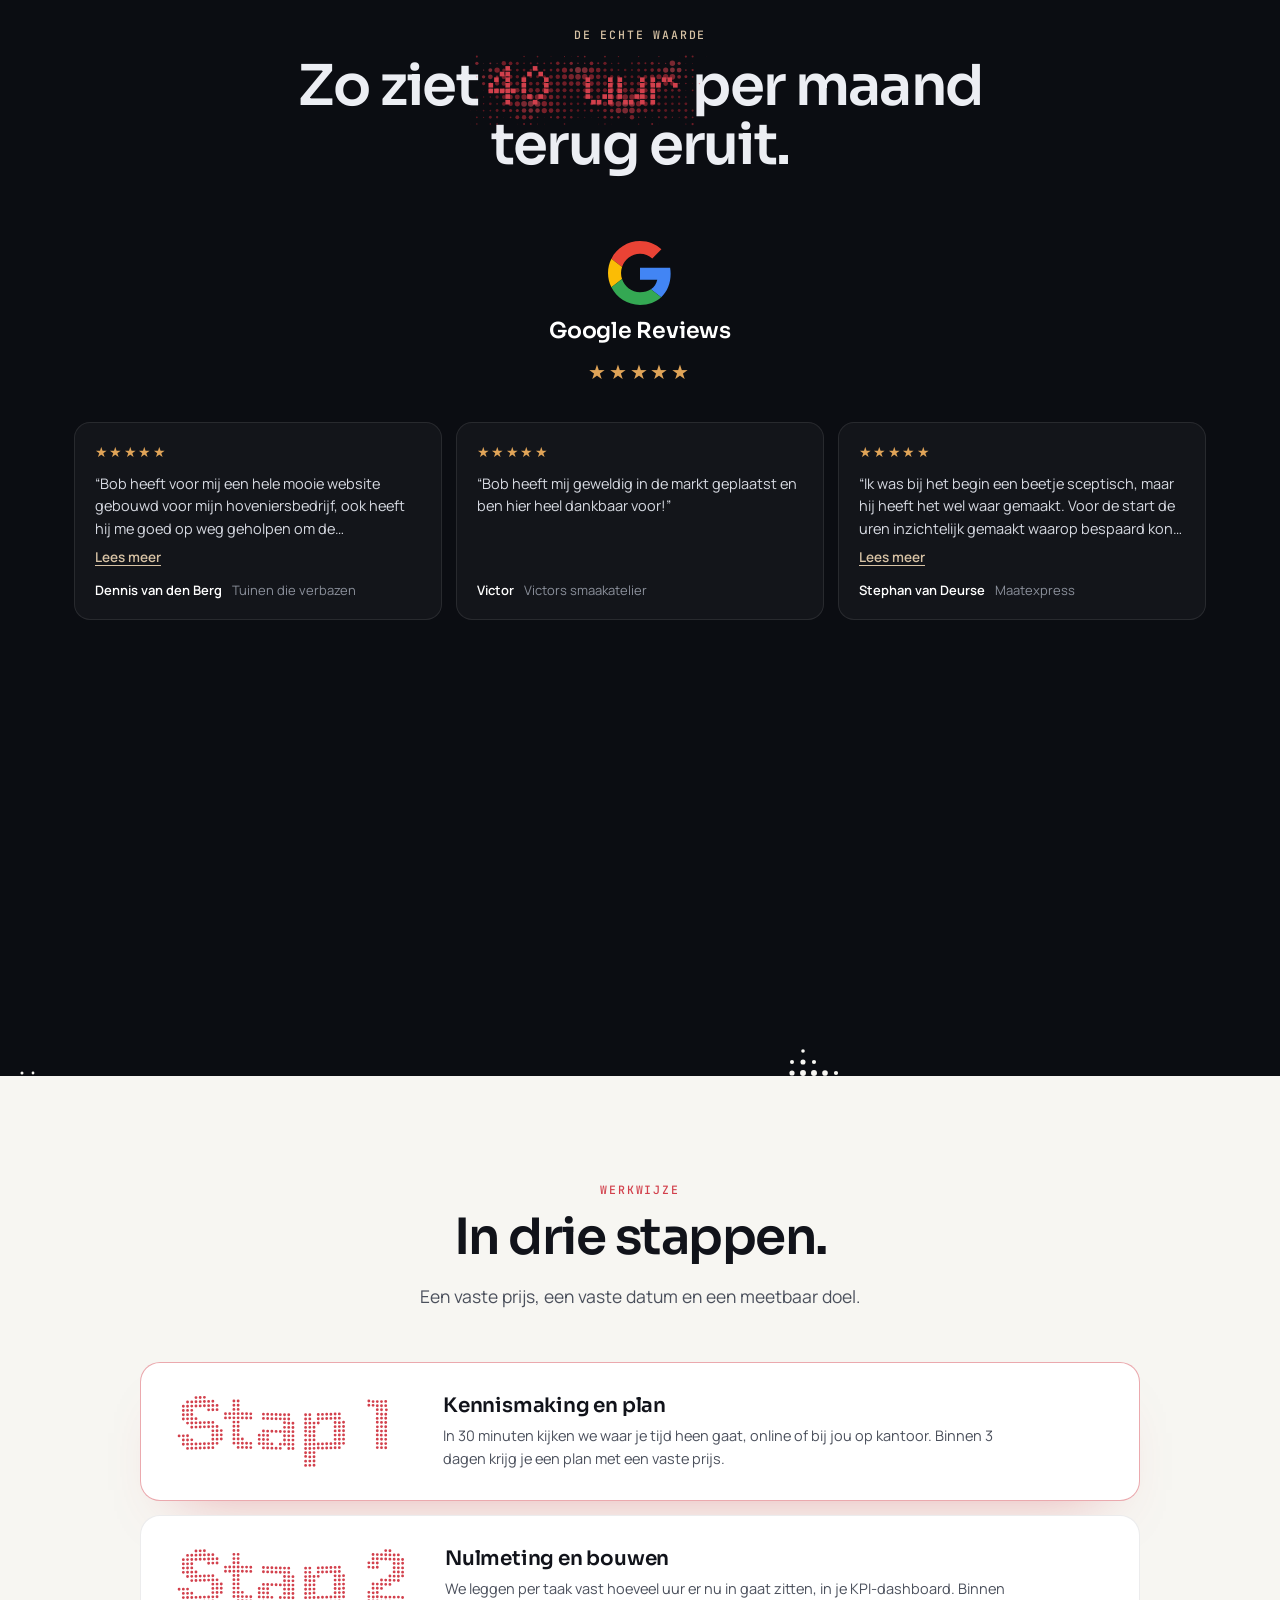
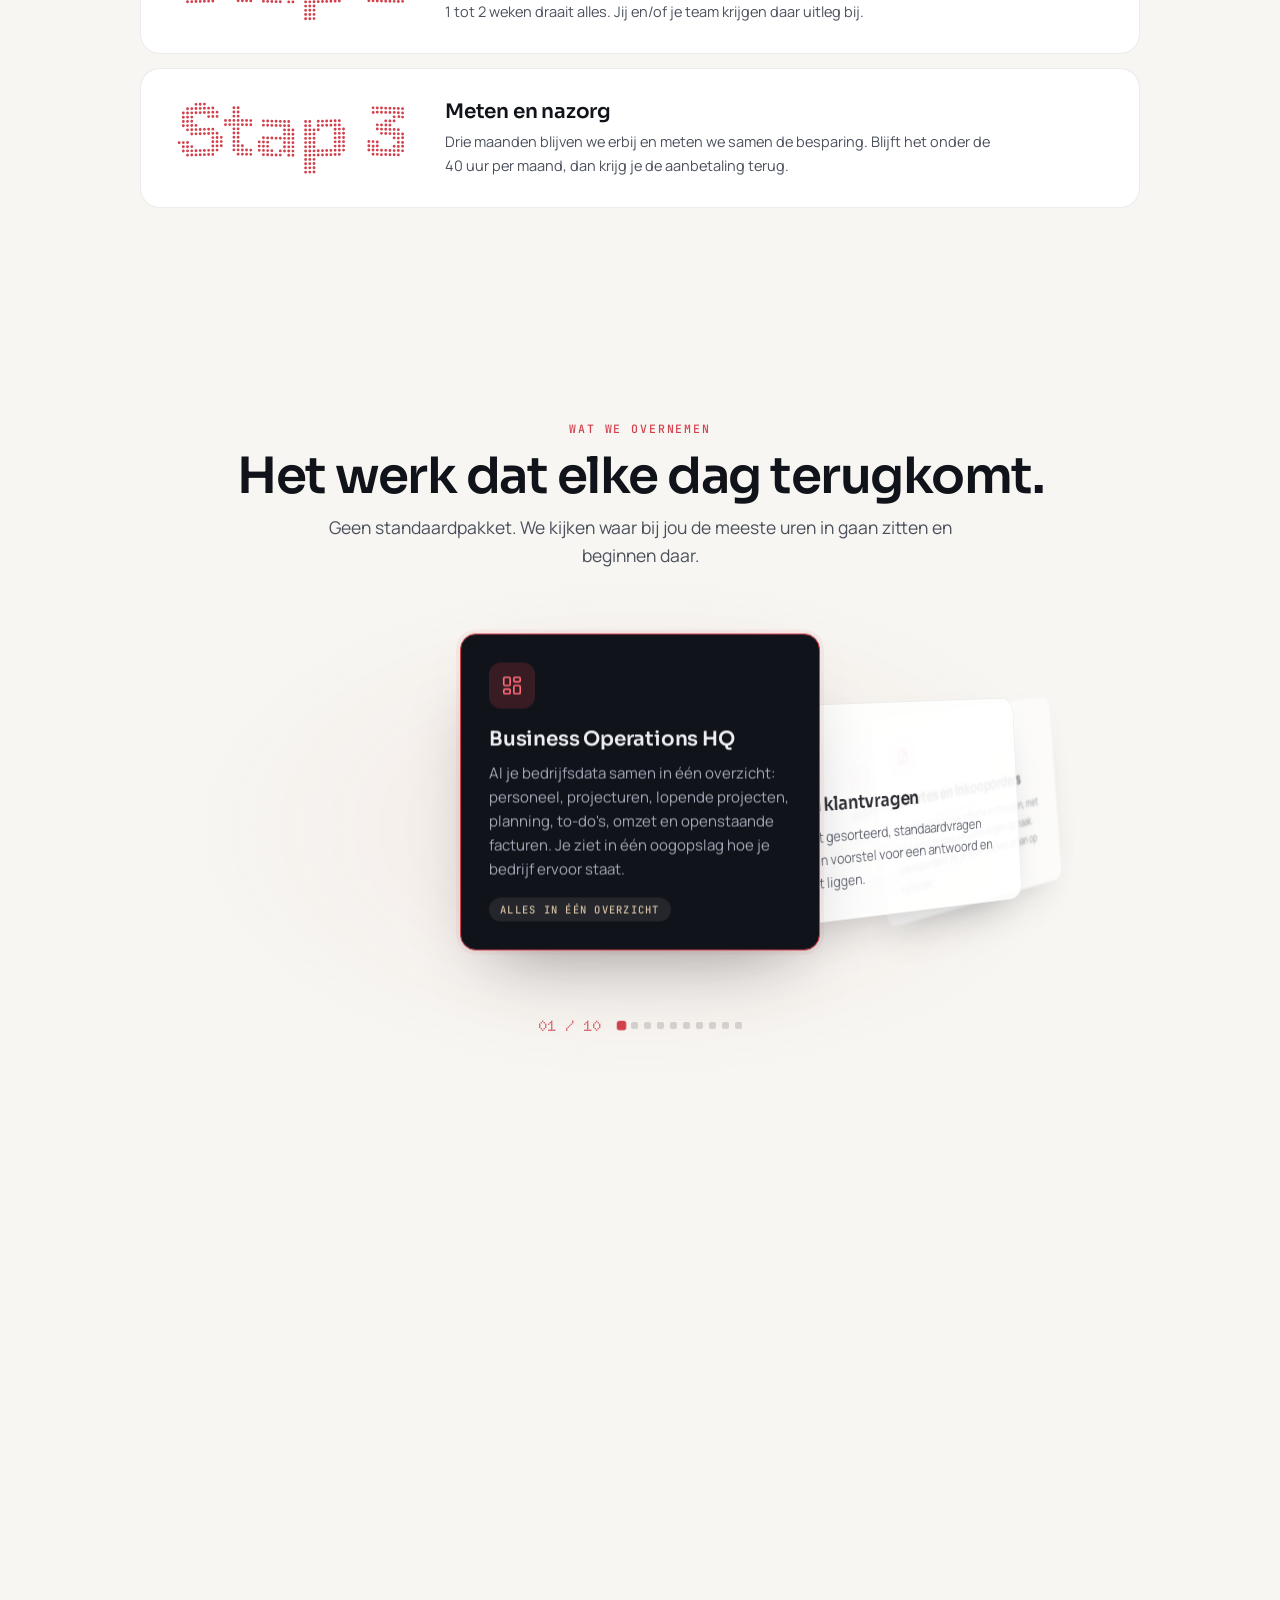
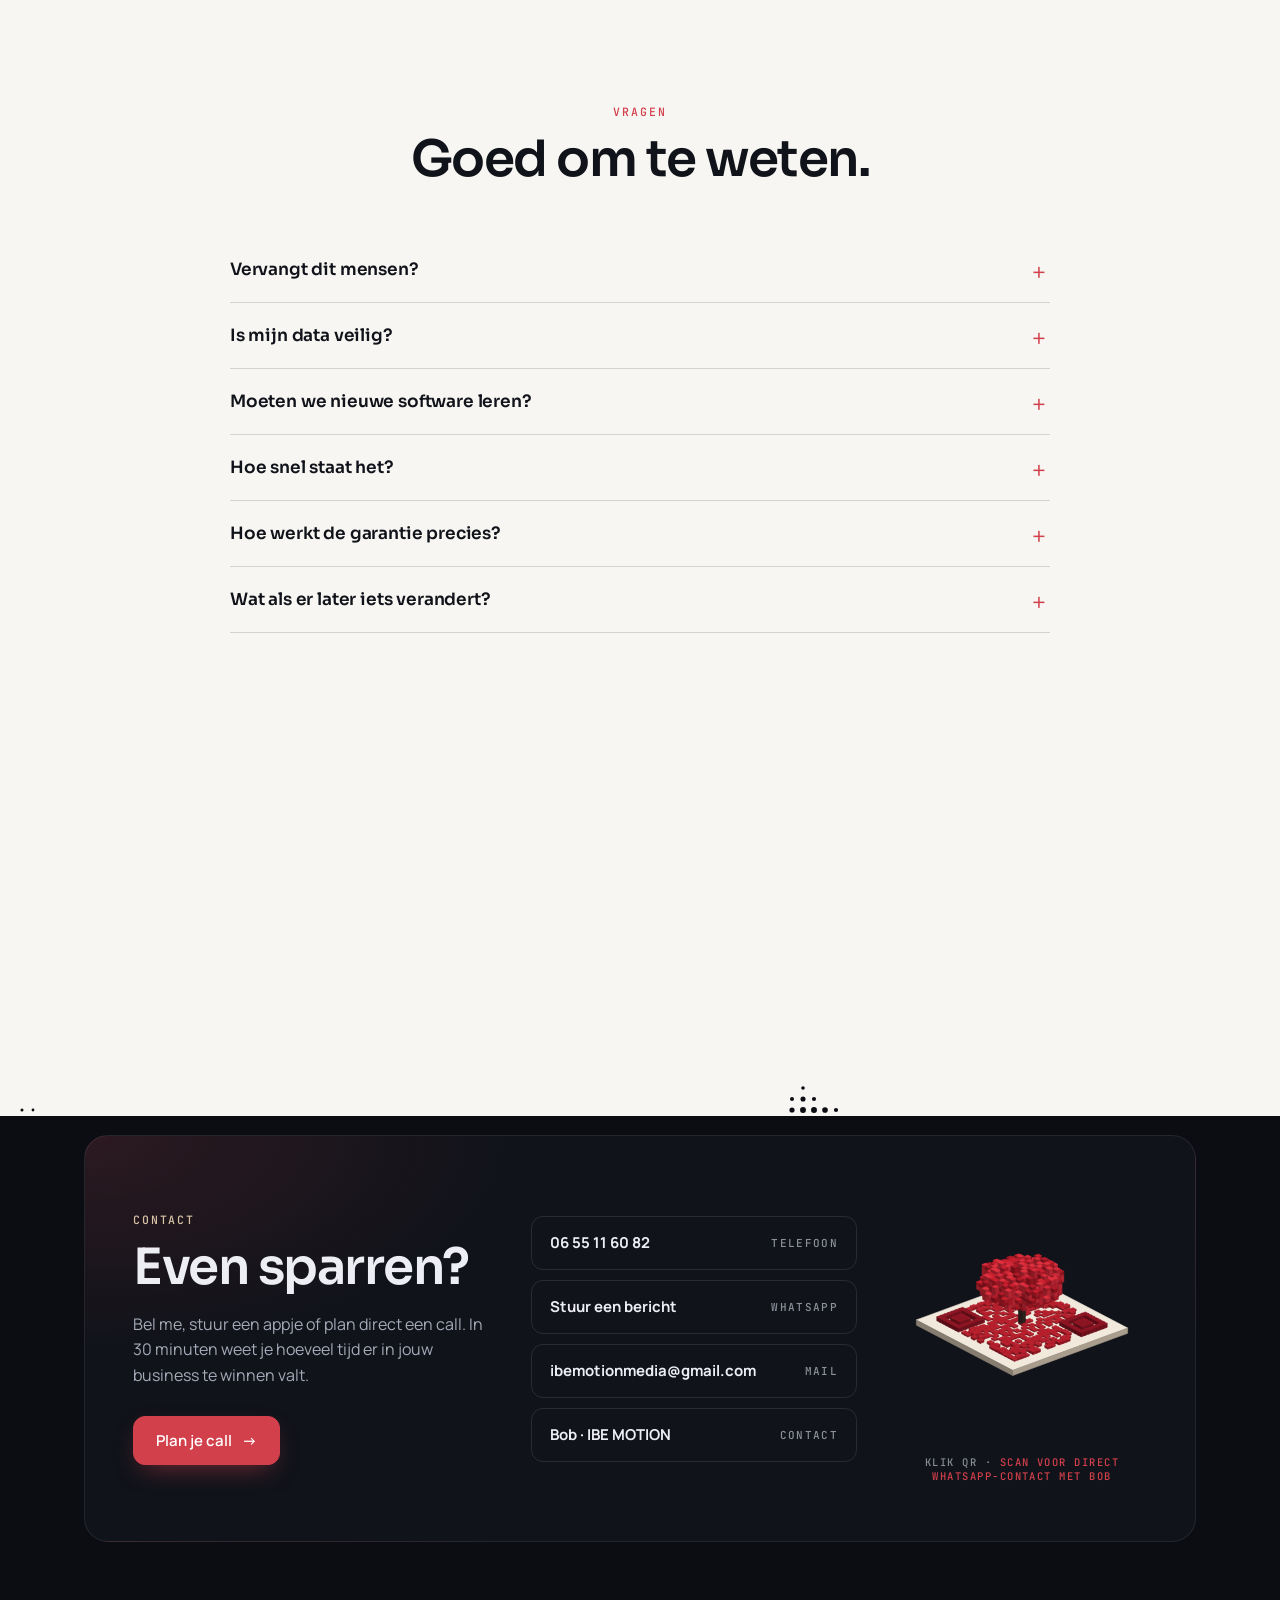
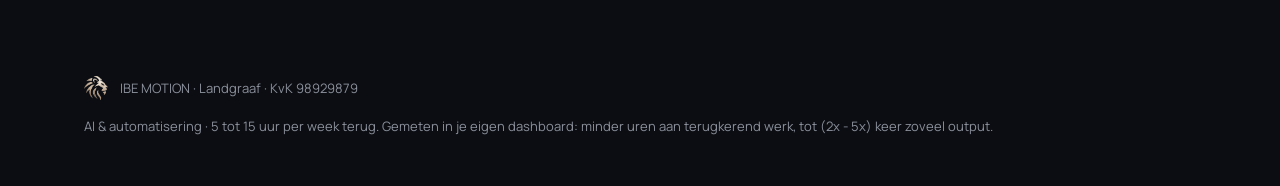
==== commit d070c806: "AI-site: review Stephan van Deurse (Maatexpress)" ====
--- a/ai-implementatie/index.html
+++ b/ai-implementatie/index.html
@@ -11,9 +11,9 @@
   <link rel="preconnect" href="https://fonts.googleapis.com">
   <link rel="preconnect" href="https://fonts.gstatic.com" crossorigin>
   <link href="https://fonts.googleapis.com/css2?family=Sora:wght@400;500;600;700&family=Manrope:wght@400;500;600;700&family=Doto:wght@600;800;900&family=JetBrains+Mono:wght@500;600&display=swap" rel="stylesheet">
-  <link rel="stylesheet" href="css/ai.css?v=20261118a">
-  <link rel="stylesheet" href="css/ibe-form.css?v=20261118a">
-  <link rel="stylesheet" href="css/ibe-fx.css?v=20261118a">
+  <link rel="stylesheet" href="css/ai.css?v=20261120a">
+  <link rel="stylesheet" href="css/ibe-form.css?v=20261120a">
+  <link rel="stylesheet" href="css/ibe-fx.css?v=20261120a">
 </head>
 <body>
 
@@ -182,21 +182,21 @@
 </footer>
 </div>
 
-<script src="js/config.js?v=20261118a"></script>
-<script src="js/en.js?v=20261118a"></script>
-<script src="js/i18n.js?v=20261118a"></script>
-<script src="js/lion-mask.js?v=20261118a"></script>
-<script src="js/ibe-dots.js?v=20261118a"></script>
-<script src="js/ibe-fx.js?v=20261118a"></script>
-<script src="js/ibe-qr.js?v=20261118a"></script>
-<script src="js/jspdf.umd.min.js?v=20261118a"></script>
-<script src="js/ibe-form.js?v=20261118a"></script>
+<script src="js/config.js?v=20261120a"></script>
+<script src="js/en.js?v=20261120a"></script>
+<script src="js/i18n.js?v=20261120a"></script>
+<script src="js/lion-mask.js?v=20261120a"></script>
+<script src="js/ibe-dots.js?v=20261120a"></script>
+<script src="js/ibe-fx.js?v=20261120a"></script>
+<script src="js/ibe-qr.js?v=20261120a"></script>
+<script src="js/jspdf.umd.min.js?v=20261120a"></script>
+<script src="js/ibe-form.js?v=20261120a"></script>
 <script>
 const T = IBEI18n.t; // T('Nederlands', 'English')
 
 
 window.__formData = null; // de intake staat niet meer op deze pagina; onboarding.html heeft zijn eigen formulier
 </script>
-<script src="js/ai.js?v=20261118a"></script>
+<script src="js/ai.js?v=20261120a"></script>
 </body>
 </html>
--- a/ai-implementatie/css/ai.css
+++ b/ai-implementatie/css/ai.css
@@ -602,7 +602,7 @@
 }
 
 /* Vaste reviewkaartjes onder het Google-logo: naast elkaar op desktop, onder elkaar op telefoon */
-.rv-static { display: flex; justify-content: center; gap: 14px; width: 100%; max-width: 982px; margin: 0 auto; padding: 0 24px; }
+.rv-static { display: flex; justify-content: center; gap: 14px; width: 100%; max-width: 1180px; margin: 0 auto; padding: 0 24px; }
 .rv-static .rv-card { flex: 1 1 0; min-width: 0; width: auto; max-width: 460px; display: flex; flex-direction: column; }
 .rv-static .rv-card footer { margin-top: auto; }
 .rv-text { display: -webkit-box; -webkit-box-orient: vertical; -webkit-line-clamp: 3; line-clamp: 3; overflow: hidden; }
@@ -611,7 +611,7 @@
 .rv-more:hover { color: #fff; }
 @media (pointer: coarse) { .rv-more { min-height: 40px; margin: -10px 0 6px; } }
 .rv-card footer { padding: 0; margin: 0; border: 0; background: none; text-align: left; }
-@media (max-width: 760px) { .rv-static { flex-direction: column; padding: 0 16px; } .rv-static .rv-card { flex: none; max-width: none; } }
+@media (max-width: 900px) { .rv-static { flex-direction: column; padding: 0 16px; } .rv-static .rv-card { flex: none; max-width: none; } }
 
 /* Telefoon: de inventarisatie-knop staat vast rechtsonder, met dezelfde rode gloed als de knop in de nav */
 .cta-float { display: none; }
